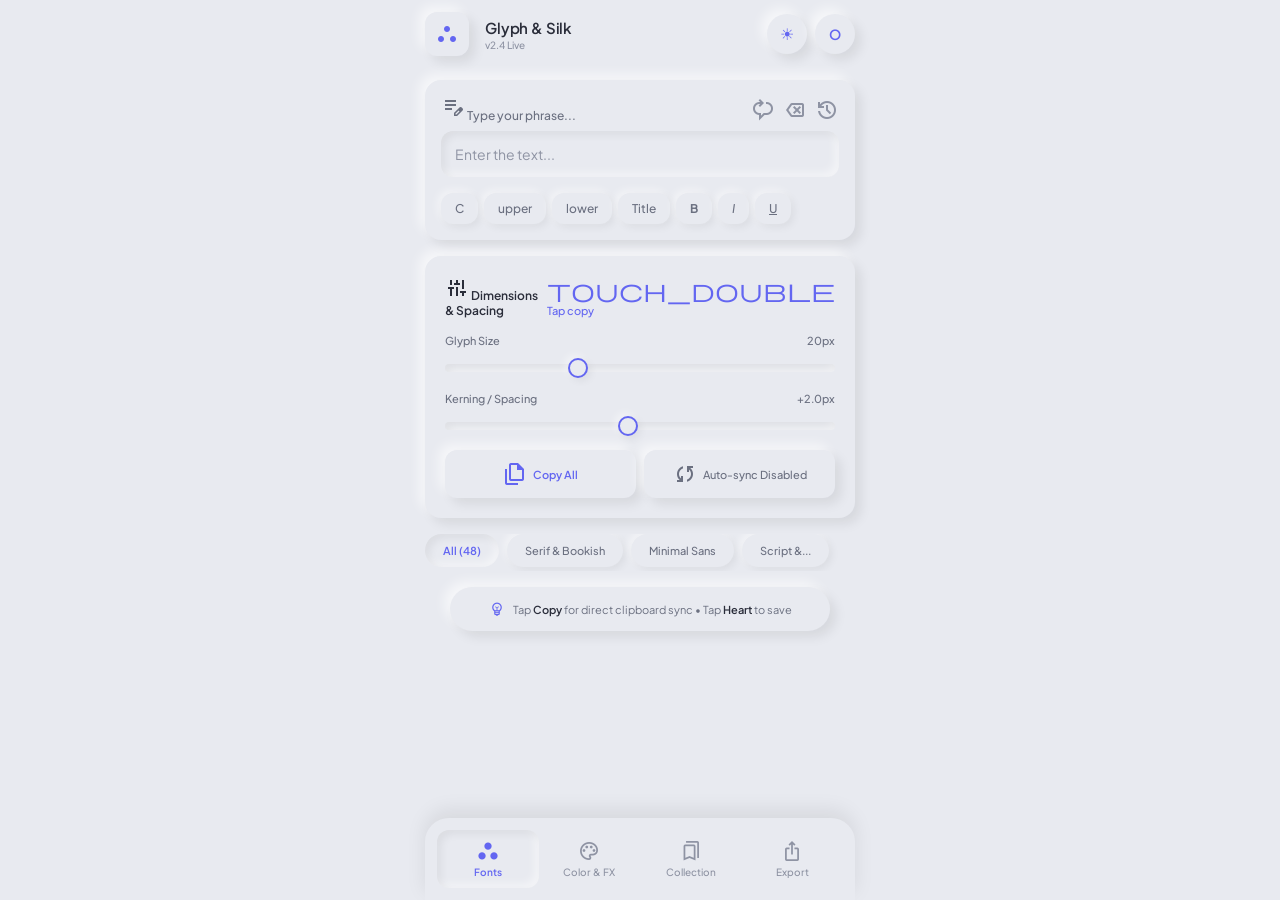
==== index.html @ 68646d67 "adding the theme modification option to all the pages" ====
<!doctype html>
<html lang="en" data-theme="dark">
  <head>
    <meta charset="UTF-8" />
    <meta name="viewport" content="width=device-width, initial-scale=1.0" />
    <title>Glyph & Silk</title>
    <link rel="stylesheet" href="style.css" />
    <!-- Google Fonts -->
    <link
      rel="stylesheet"
      href="https://fonts.googleapis.com/css2?family=Material+Symbols+Outlined:opsz,wght,FILL,GRAD@24,400,0,0"
    />
    <link rel="preconnect" href="https://fonts.googleapis.com" />
    <link rel="preconnect" href="https://fonts.gstatic.com" crossorigin />
    <link
      href="https://fonts.googleapis.com/css2?family=Plus+Jakarta+Sans:wght@400;500;600;700&family=Playfair+Display:ital,wght@0,400;0,700;1,400&family=Fira+Code:wght@400;500&family=Dancing+Script:wght@400;700&family=DM+Serif+Display:ital@0;1&family=Space+Grotesk:wght@400;700&display=swap"
      rel="stylesheet"
    />
  </head>
  <body>
    <div class="app">
      <!-- HEADER -->
      <header class="header">
        <div class="header-left">
          <div class="logo">
            <span class="material-symbols-outlined">atr</span>
          </div>
          <div>
            <h1>Glyph & Silk</h1>
            <p>v2.4 Live</p>
          </div>
        </div>
        <div class="header-right">
          <button class="theme-btn" id="themeToggle">☾</button>
          <div class="avatar">O</div>
        </div>
      </header>

      <!-- INPUT SECTION -->
      <div class="input-section">
        <div class="label-row">
          <span>
            <span class="material-symbols-outlined">edit_note</span>
            Type your phrase...
          </span>
          <div class="icons">
            <span class="material-symbols-outlined">quick_phrases</span>
            <span class="material-symbols-outlined">backspace</span>
            <span class="material-symbols-outlined">history</span>
          </div>
        </div>

        <input type="text" class="input-box" placeholder="Enter the text..." />

        <div class="formatting-row">
          <button id="c" class="cole">C</button>
          <button id="up" class="cole">upper</button>
          <button id="l" class="cole">lower</button>
          <button id="t" class="cole">Title</button>
          <button id="b" class="cole"><b>B</b></button>
          <button id="i" class="cole"><i>I</i></button>
          <button id="u" class="cole"><u>U</u></button>
        </div>
      </div>

      <!-- DIMENSIONS & SPACING -->
      <div class="card dimensions-card">
        <div class="card-header">
          <span>
            <span class="material-symbols-outlined">instant_mix</span>
            Dimensions & Spacing
          </span>
          <span class="tap-copy">
            <span class="material-symbols-outlined">touch_double</span>
            Tap copy
          </span>
        </div>

        <div class="slider-group">
          <div class="slider-label">
            <span>Glyph Size</span>
            <span>20px</span>
          </div>
          <input type="range" min="10" max="40" value="20" class="slider" />
        </div>

        <div class="slider-group">
          <div class="slider-label">
            <span>Kerning / Spacing</span>
            <span>+2.0px</span>
          </div>
          <input type="range" min="-5" max="10" value="2" class="slider" />
        </div>

        <div class="button-row">
          <button class="copy-all-btn">
            <span class="material-symbols-outlined">file_copy</span>
            Copy All
          </button>
          <button class="auto-sync-btn">
            <span class="material-symbols-outlined">sync</span>
            Auto-sync Disabled
          </button>
        </div>
      </div>

      <!-- FILTER TABS -->
      <div class="filter-tabs">
        <button class="active">All (48)</button>
        <button>Serif & Bookish</button>
        <button>Minimal Sans</button>
        <button>Script &...</button>
      </div>

      <!-- FONT LIST -->
      <div class="font-list" id="fontList"></div>

      <!-- BOTTOM TIP -->
      <div class="bottom-tip">
        <span class="material-symbols-outlined">emoji_objects</span>
        <span>
          Tap <b>Copy</b> for direct clipboard sync • Tap <b>Heart</b> to save
        </span>
      </div>

      <!-- BOTTOM NAV -->
      <nav class="bottom-nav">
        <a href="index.html" class="nav-item active">
          <span>
            <span class="material-symbols-outlined">atr</span>
          </span>
          <p>Fonts</p>
        </a>

        <a href="indexTheme.html" class="nav-item">
          <span>
            <span class="material-symbols-outlined">palette</span>
          </span>
          <p>Color & FX</p>
        </a>

        <a href="indexCollection.html" class="nav-item">
          <span>
            <span class="material-symbols-outlined">bookmarks</span>
          </span>
          <p>Collection</p>
        </a>
        <div class="nav-item">
          <span>
            <span class="material-symbols-outlined">ios_share</span>
          </span>
          <p>Export</p>
        </div>
      </nav>
    </div>

    <script src="script.js"></script>
  </body>
</html>
---- style.css ----
/* RESET */
* {
  margin: 0;
  padding: 0;
  box-sizing: border-box;
}

/* ============================================================
   LIGHT THEME (default) — Neomorphic / Soft UI
   ============================================================ */
:root {
  --surface-base: #e8eaf0;
  --surface-raised: #e8eaf0;
  --surface-pressed: #e8eaf0;

  --text-primary: #2a2d3a;
  --text-secondary: #6b7080;
  --text-tertiary: #8e93a3;

  --primary: #6366f1;
  --secondary: #7c3aed;
  --tertiary: #7c3aed;
  --success: #10b981;
  --danger: #dc2626;

  --shadow-raised:
    6px 6px 12px rgba(0, 0, 0, 0.08), -6px -6px 12px rgba(255, 255, 255, 0.6);
  --shadow-inset:
    inset 4px 4px 8px rgba(0, 0, 0, 0.06),
    inset -4px -4px 8px rgba(255, 255, 255, 0.5);
  --shadow-soft:
    3px 3px 8px rgba(0, 0, 0, 0.06), -3px -3px 8px rgba(255, 255, 255, 0.5);

  --r-sm: 0.25rem;
  --r-md: 0.75rem;
  --r-lg: 1rem;
  --r-xl: 1.5rem;
  --r-full: 9999px;

  --space-xs: 0.25rem;
  --space-sm: 0.5rem;
  --space-md: 1rem;
  --space-lg: 1.5rem;
  --space-xl: 2.5rem;
}

/* ============================================================
   DARK THEME — Neomorphic / Soft UI
   ============================================================ */
[data-theme="dark"] {
  --surface-base: #1a1d26;
  --surface-raised: #1a1d26;
  --surface-pressed: #1a1d26;

  --text-primary: #e8eaf0;
  --text-secondary: #9aa0b0;
  --text-tertiary: #6b7080;

  --primary: #818cf8;
  --secondary: #a855f7;
  --tertiary: #a855f7;
  --success: #34d399;
  --danger: #f87171;

  --shadow-raised:
    6px 6px 12px rgba(0, 0, 0, 0.6), -6px -6px 12px rgba(255, 255, 255, 0.04);
  --shadow-inset:
    inset 4px 4px 8px rgba(0, 0, 0, 0.65),
    inset -4px -4px 8px rgba(255, 255, 255, 0.03);
  --shadow-soft:
    3px 3px 8px rgba(0, 0, 0, 0.5), -3px -3px 8px rgba(255, 255, 255, 0.03);
}

/* ============================================================
   BASE
   ============================================================ */
body {
  background: var(--surface-base);
  color: var(--text-primary);
  font-family: "Plus Jakarta Sans", sans-serif;
  min-height: 100vh;
  display: flex;
  justify-content: center;
  padding: 12px;
  transition:
    background 0.3s ease,
    color 0.3s ease;
}

.app {
  width: 100%;
  max-width: 430px;
  padding-bottom: 100px;
}

/* ============================================================
   HEADER
   ============================================================ */
.header {
  display: flex;
  justify-content: space-between;
  align-items: center;
  margin-bottom: var(--space-lg);
}

.header-left {
  display: flex;
  align-items: center;
  gap: var(--space-md);
}

.material-symbols-outlined {
  font-size: 16px;
  display: flex;
  justify-content: center;
  align-items: center;
}

.logo {
  width: 44px;
  height: 44px;
  background: var(--surface-raised);
  border-radius: var(--r-md);
  display: flex;
  align-items: center;
  justify-content: center;
  color: var(--primary);
  font-size: 14px;
  font-weight: 700;
  box-shadow: var(--shadow-raised);
}

.header h1 {
  font-size: 15px;
  font-weight: 600;
  color: var(--text-primary);
  letter-spacing: -0.01em;
}

.header p {
  font-size: 10px;
  color: var(--text-tertiary);
  margin-top: 2px;
  font-weight: 500;
}

.header-right {
  display: flex;
  align-items: center;
  gap: var(--space-sm);
}

.theme-btn {
  width: 40px;
  height: 40px;
  border-radius: var(--r-full);
  border: none;
  background: var(--surface-raised);
  color: var(--primary);
  font-size: 16px;
  cursor: pointer;
  box-shadow: var(--shadow-raised);
  transition: all 0.15s ease;
}

.theme-btn:active {
  box-shadow: var(--shadow-inset);
}

.avatar {
  width: 40px;
  height: 40px;
  background: var(--surface-raised);
  border-radius: var(--r-full);
  display: flex;
  align-items: center;
  justify-content: center;
  font-weight: 600;
  color: var(--primary);
  font-size: 14px;
  box-shadow: var(--shadow-raised);
}

/* ============================================================
   INPUT SECTION
   ============================================================ */
.input-section {
  background: var(--surface-raised);
  border-radius: var(--r-lg);
  box-shadow: var(--shadow-raised);
  padding: var(--space-md);
  margin-bottom: var(--space-md);
}

.label-row {
  display: flex;
  justify-content: space-between;
  align-items: center;
  font-size: 12px;
  color: var(--text-secondary);
  margin-bottom: var(--space-sm);
  font-weight: 500;
}

.icons {
  display: flex;
  gap: var(--space-sm);
  color: var(--text-tertiary);
}

.input-box {
  width: 100%;
  background: var(--surface-base);
  border: none;
  border-radius: var(--r-md);
  padding: 14px;
  font-size: 14px;
  color: var(--text-primary);
  margin-bottom: var(--space-md);
  box-shadow: var(--shadow-inset);
  font-family: inherit;
}

.input-box:focus {
  outline: none;
  box-shadow: var(--shadow-inset);
}

.input-box::placeholder {
  color: var(--text-tertiary);
}

.formatting-row {
  display: flex;
  gap: 6px;
  flex-wrap: wrap;
}

.formatting-row button {
  background: var(--surface-raised);
  border: none;
  color: var(--text-secondary);
  padding: 8px 14px;
  border-radius: var(--r-md);
  font-size: 12px;
  cursor: pointer;
  font-family: inherit;
  font-weight: 500;
  box-shadow: var(--shadow-soft);
  transition: all 0.15s ease;
}

.formatting-row button:active {
  box-shadow: var(--shadow-inset);
  color: var(--primary);
}

.formatting-row .as-btn {
  background: var(--surface-raised);
  color: var(--primary);
  box-shadow: var(--shadow-inset);
}

/* ============================================================
   CARD
   ============================================================ */
.card {
  background: var(--surface-raised);
  border-radius: var(--r-lg);
  padding: 20px;
  margin-bottom: var(--space-md);
  box-shadow: var(--shadow-raised);
}

.card-header {
  display: flex;
  justify-content: space-between;
  align-items: center;
  font-size: 12px;
  font-weight: 600;
  color: var(--text-primary);
  margin-bottom: var(--space-md);
}

.tap-copy {
  font-size: 11px;
  color: var(--primary);
  font-weight: 500;
}

.slider-group {
  margin-bottom: var(--space-md);
}

.slider-label {
  display: flex;
  justify-content: space-between;
  font-size: 11px;
  color: var(--text-secondary);
  margin-bottom: var(--space-sm);
  font-weight: 500;
}

.slider {
  width: 100%;
  height: 8px;
  -webkit-appearance: none;
  background: var(--surface-base);
  border-radius: var(--r-full);
  outline: none;
  box-shadow: var(--shadow-inset);
}

.slider::-webkit-slider-thumb {
  -webkit-appearance: none;
  width: 20px;
  height: 20px;
  background: var(--surface-raised);
  border-radius: 50%;
  cursor: pointer;
  box-shadow: var(--shadow-soft);
  border: 2px solid var(--primary);
}

.button-row {
  display: flex;
  gap: var(--space-sm);
}

.copy-all-btn {
  flex: 1;
  background: var(--surface-raised);
  color: var(--primary);
  border: none;
  padding: 12px;
  border-radius: var(--r-md);
  font-size: 11px;
  font-weight: 600;
  cursor: pointer;
  font-family: inherit;
  box-shadow: var(--shadow-raised);
  display: flex;
  align-items: center;
  justify-content: center;
  gap: 6px;
}

.copy-all-btn:active {
  box-shadow: var(--shadow-inset);
}

.auto-sync-btn {
  flex: 1;
  background: var(--surface-raised);
  color: var(--text-secondary);
  border: none;
  padding: 12px;
  border-radius: var(--r-md);
  font-size: 11px;
  font-weight: 500;
  cursor: pointer;
  font-family: inherit;
  box-shadow: var(--shadow-raised);
  display: flex;
  align-items: center;
  justify-content: center;
  gap: 6px;
}

.auto-sync-btn:active {
  box-shadow: var(--shadow-inset);
}

/* ============================================================
   FILTER TABS
   ============================================================ */
.filter-tabs {
  display: flex;
  gap: var(--space-sm);
  margin-bottom: var(--space-md);
  overflow-x: auto;
  padding-bottom: var(--space-xs);
}

.filter-tabs button {
  white-space: nowrap;
  background: var(--surface-raised);
  border: none;
  color: var(--text-secondary);
  padding: 10px 18px;
  border-radius: var(--r-full);
  font-size: 11px;
  font-weight: 500;
  cursor: pointer;
  font-family: inherit;
  box-shadow: var(--shadow-soft);
  transition: all 0.15s ease;
}

.filter-tabs button.active {
  color: var(--primary);
  box-shadow: var(--shadow-inset);
  font-weight: 600;
}

/* ============================================================
   FONT CARDS
   ============================================================ */
.font-card {
  background: var(--surface-raised);
  border-radius: var(--r-lg);
  padding: 20px;
  margin-bottom: var(--space-md);
  box-shadow: var(--shadow-raised);
}

.font-card-header {
  display: flex;
  align-items: center;
  gap: var(--space-sm);
  margin-bottom: var(--space-sm);
  font-size: 11px;
}

.font-title {
  display: flex;
  align-items: center;
  gap: 6px;
  color: var(--text-primary);
  font-weight: 600;
}

.dot {
  width: 6px;
  height: 6px;
  background: var(--primary);
  border-radius: 50%;
  display: inline-block;
}

.font-meta {
  color: var(--text-tertiary);
  margin-left: auto;
  font-size: 10px;
  font-weight: 500;
}

.font-actions {
  display: flex;
  gap: 4px;
}

.font-actions button {
  background: transparent;
  border: none;
  color: var(--text-tertiary);
  font-size: 14px;
  cursor: pointer;
  padding: 2px;
}

.font-actions button:hover {
  color: var(--primary);
}

.font-preview {
  background: var(--surface-base);
  border-radius: var(--r-md);
  padding: var(--space-md);
  margin-bottom: var(--space-md);
  font-size: 18px;
  color: var(--text-primary);
  box-shadow: var(--shadow-inset);
  text-align: center;
  line-height: 1.5;
  min-height: 80px;
  display: flex;
  align-items: center;
  justify-content: center;
}

/* ============================================================
   FONT STYLES
   ============================================================ */
.editorial-serif {
  font-family: "Playfair Display", serif;
  font-style: italic;
}

.silk-monospace {
  font-family: "Fira Code", monospace;
  font-size: 16px;
}

.whispering-script {
  font-family: "Dancing Script", cursive;
  font-size: 22px;
  color: var(--tertiary);
}

.small-caps-spaced {
  font-family: "Space Grotesk", sans-serif;
  font-weight: 500;
  letter-spacing: 2px;
  font-size: 14px;
}

.circled-minimal {
  font-family: "Plus Jakarta Sans", sans-serif;
  font-size: 14px;
  line-height: 1.8;
}

.fraktur-archival {
  font-family: "DM Serif Display", serif;
  font-size: 16px;
}

.double-struck {
  font-family: "Fira Code", monospace;
  font-size: 16px;
  font-weight: 500;
}

.font-footer {
  display: flex;
  justify-content: space-between;
  align-items: center;
  font-size: 10px;
  color: var(--text-tertiary);
}

.font-footer button {
  background: var(--surface-raised);
  border: none;
  color: var(--primary);
  padding: 8px 14px;
  border-radius: var(--r-md);
  font-size: 10px;
  font-weight: 600;
  cursor: pointer;
  font-family: inherit;
  box-shadow: var(--shadow-soft);
  transition: all 0.15s ease;
}

.font-footer button:active {
  box-shadow: var(--shadow-inset);
}

/* ============================================================
   BOTTOM TIP
   ============================================================ */
.bottom-tip {
  display: flex;
  align-items: center;
  justify-content: center;
  gap: var(--space-sm);
  padding: 14px 20px;
  margin: var(--space-md) auto;
  max-width: 380px;
  background: var(--surface-raised);
  color: var(--text-secondary);
  box-shadow: var(--shadow-raised);
  border-radius: var(--r-full);
  font-size: 11px;
  text-align: center;
}

.bottom-tip b {
  color: var(--text-primary);
  font-weight: 600;
}

.bottom-tip .material-symbols-outlined {
  color: var(--primary);
  font-size: 16px;
}

/* ============================================================
   BOTTOM NAV
   ============================================================ */
.bottom-nav {
  position: fixed;
  bottom: 0;
  left: 0;
  right: 0;
  display: grid;
  grid-template-columns: repeat(4, 1fr);
  background: var(--surface-raised);
  border-radius: var(--r-xl) var(--r-xl) 0 0;
  padding: 12px;
  z-index: 100;
  max-width: 430px;
  margin: 0 auto;
  box-shadow: 0 -8px 20px rgba(0, 0, 0, 0.08);
}

[data-theme="dark"] .bottom-nav {
  box-shadow: 0 -8px 20px rgba(0, 0, 0, 0.5);
}

.nav-item {
  text-align: center;
  padding: 10px 8px;
  border-radius: var(--r-md);
  cursor: pointer;
  transition: all 0.15s ease;
  text-decoration: none;
  color: inherit;
  display: block;
}

.nav-item span .material-symbols-outlined {
  font-size: 22px;
  display: block;
  margin-bottom: 4px;
  color: var(--text-tertiary);
}

.nav-item p {
  font-size: 10px;
  color: var(--text-tertiary);
  font-weight: 500;
}

.nav-item.active {
  box-shadow: var(--shadow-inset);
}

.nav-item.active span .material-symbols-outlined,
.nav-item.active p {
  color: var(--primary);
  font-weight: 600;
}
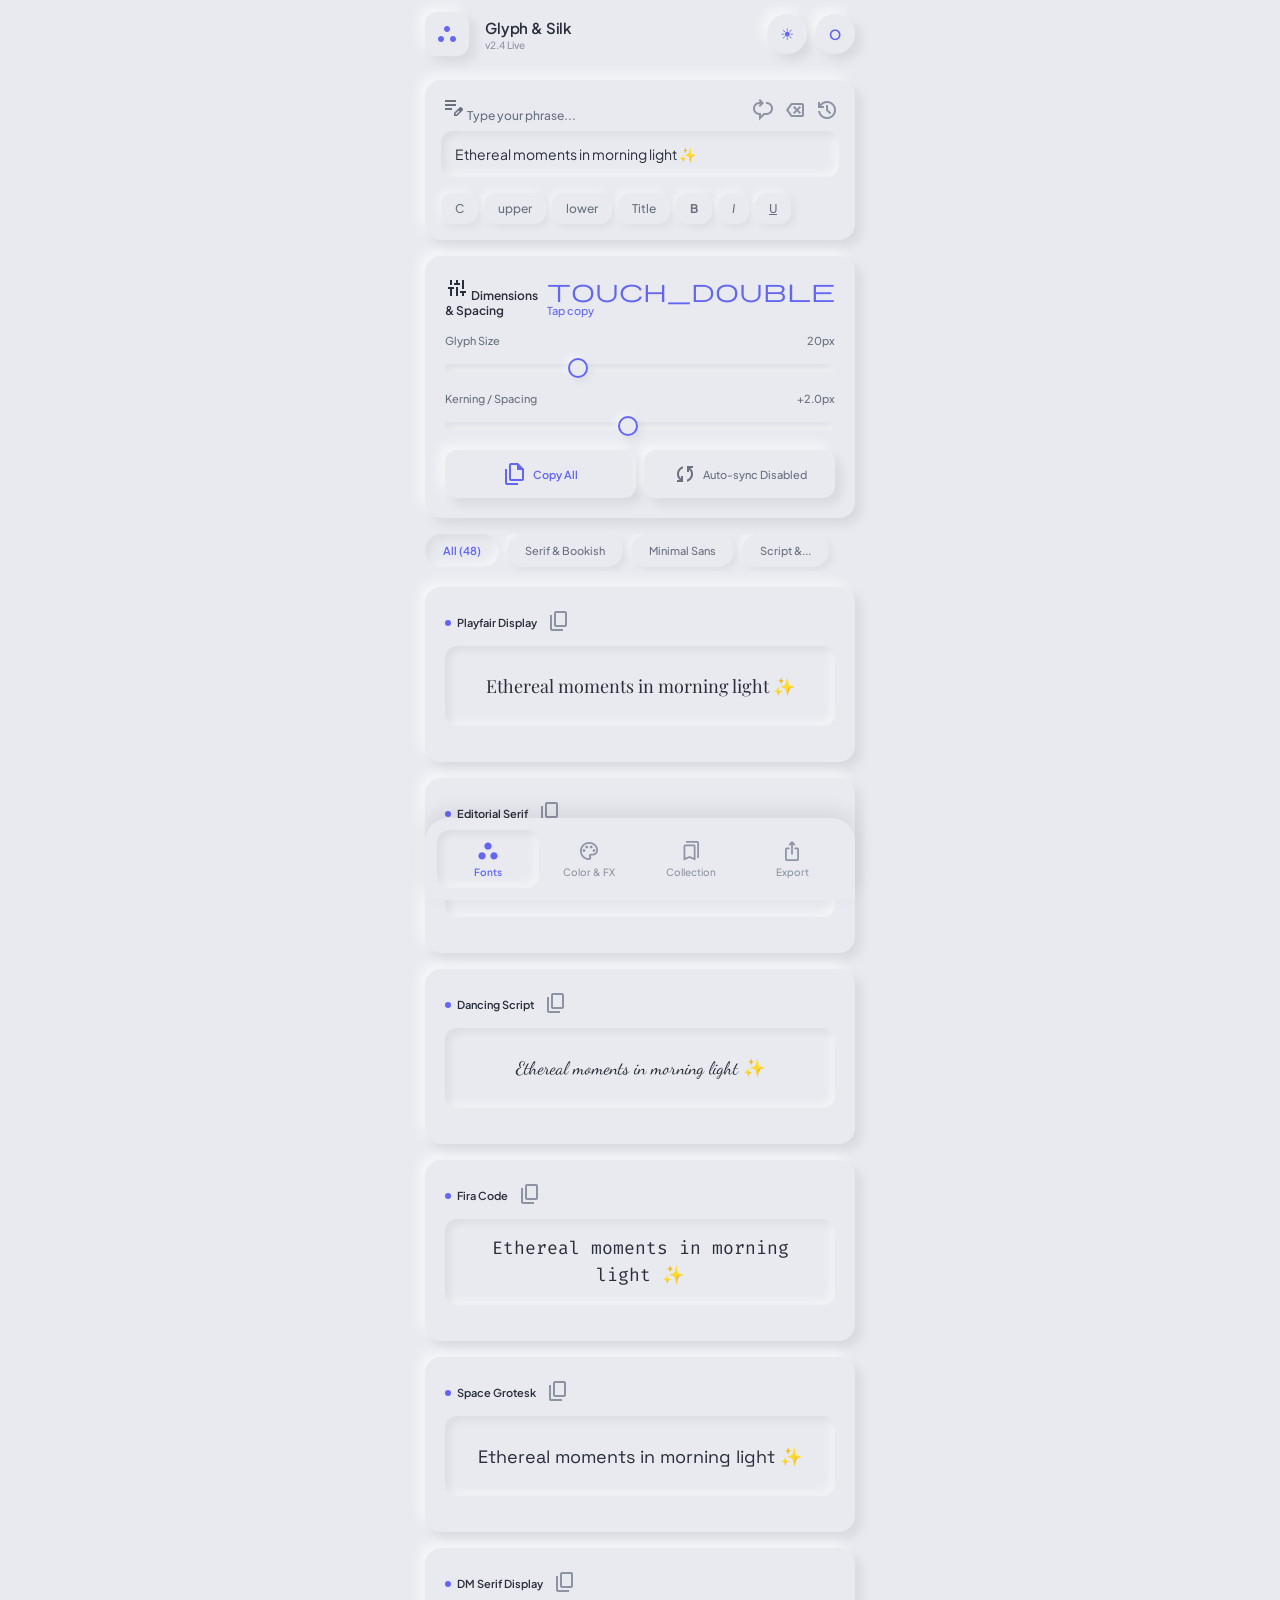
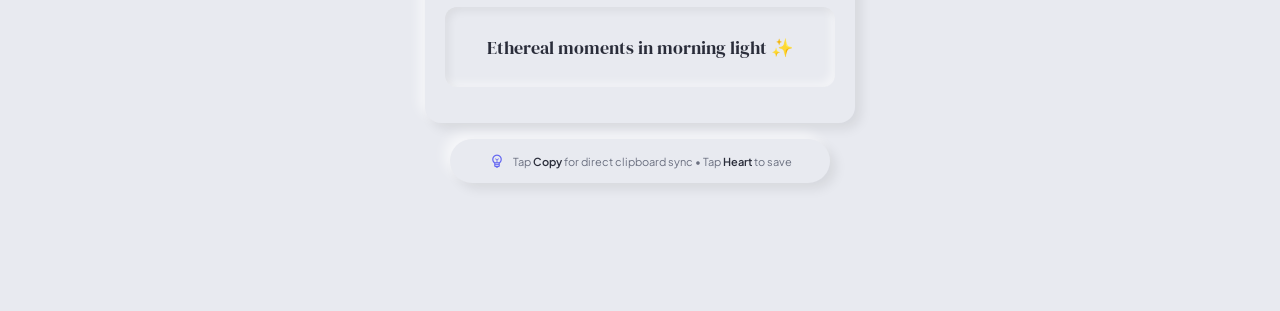
==== commit 75bf5836: "adding multiple fonts" ====
--- a/index.html
+++ b/index.html
@@ -50,7 +50,12 @@
           </div>
         </div>
 
-        <input type="text" class="input-box" placeholder="Enter the text..." />
+        <input
+          type="text"
+          id="textInput"
+          class="input-box"
+          placeholder="Enter the text..."
+        />
 
         <div class="formatting-row">
           <button id="c" class="cole">C</button>
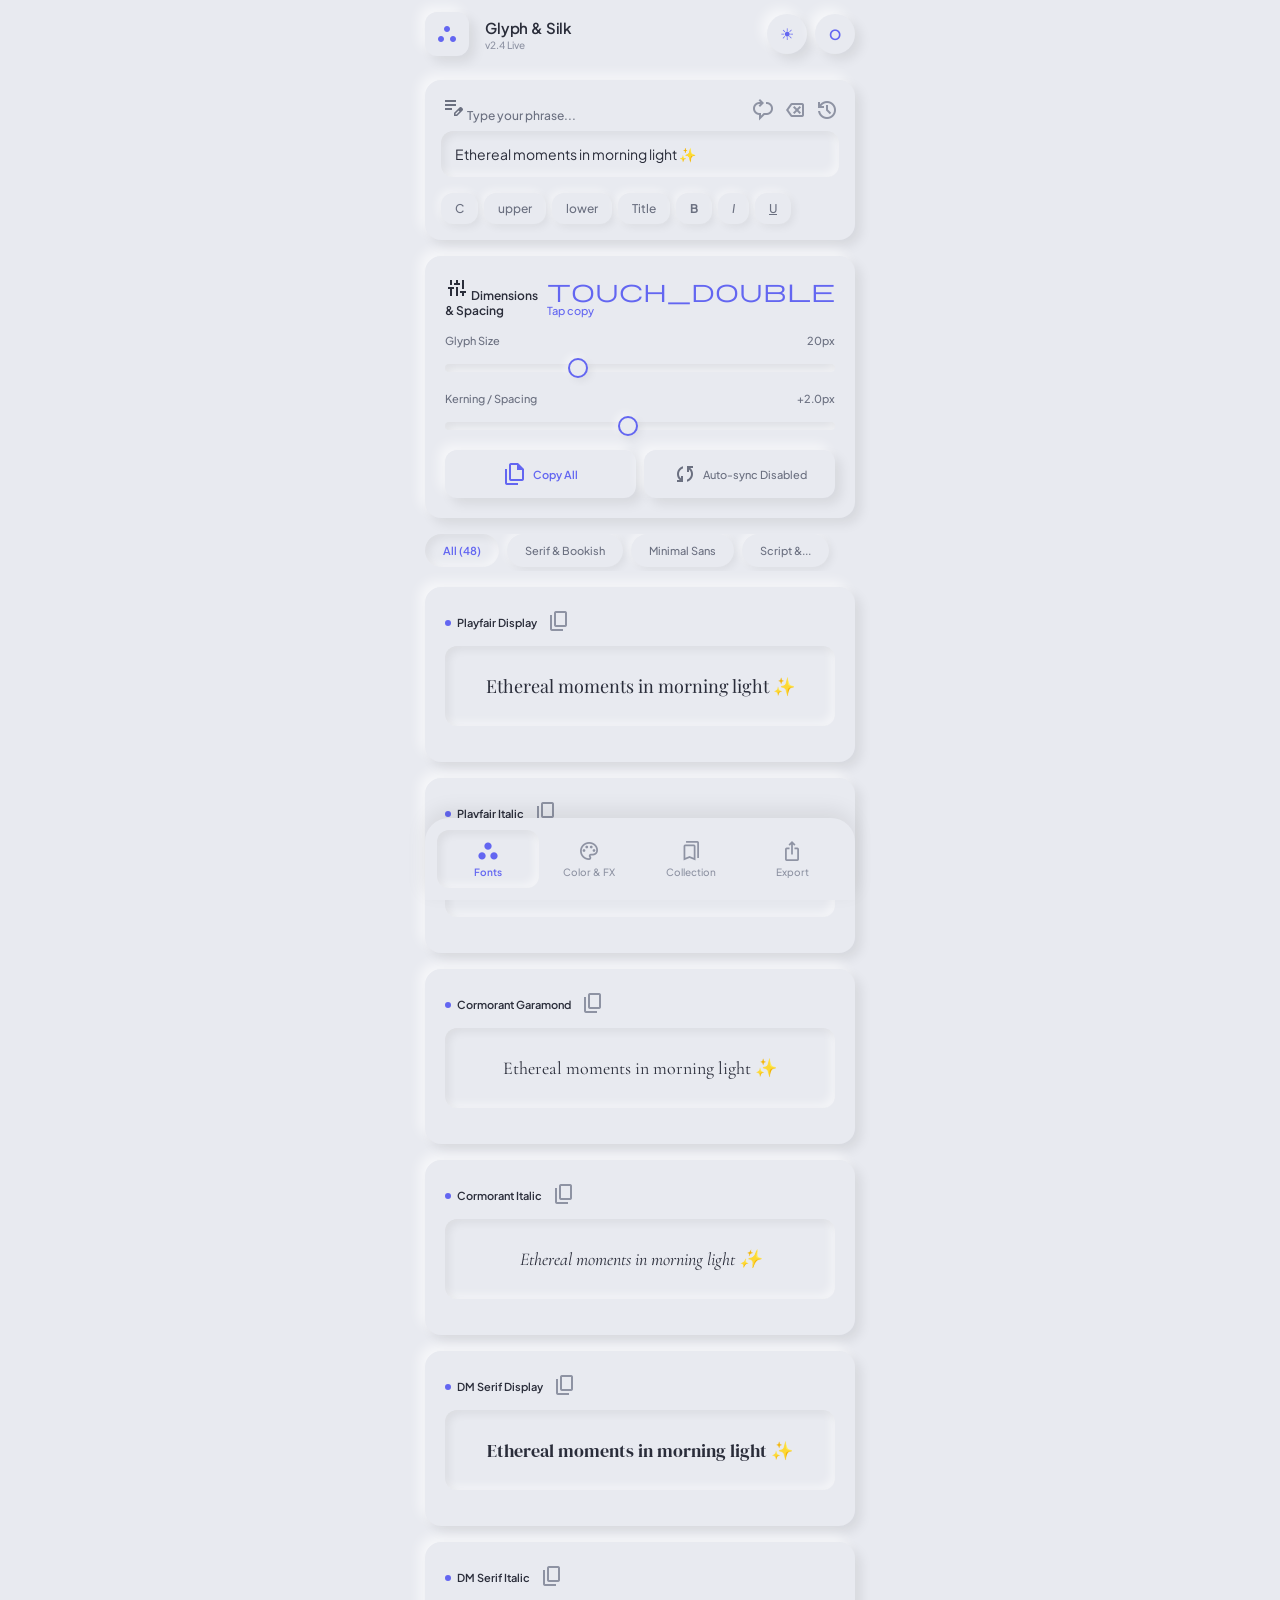
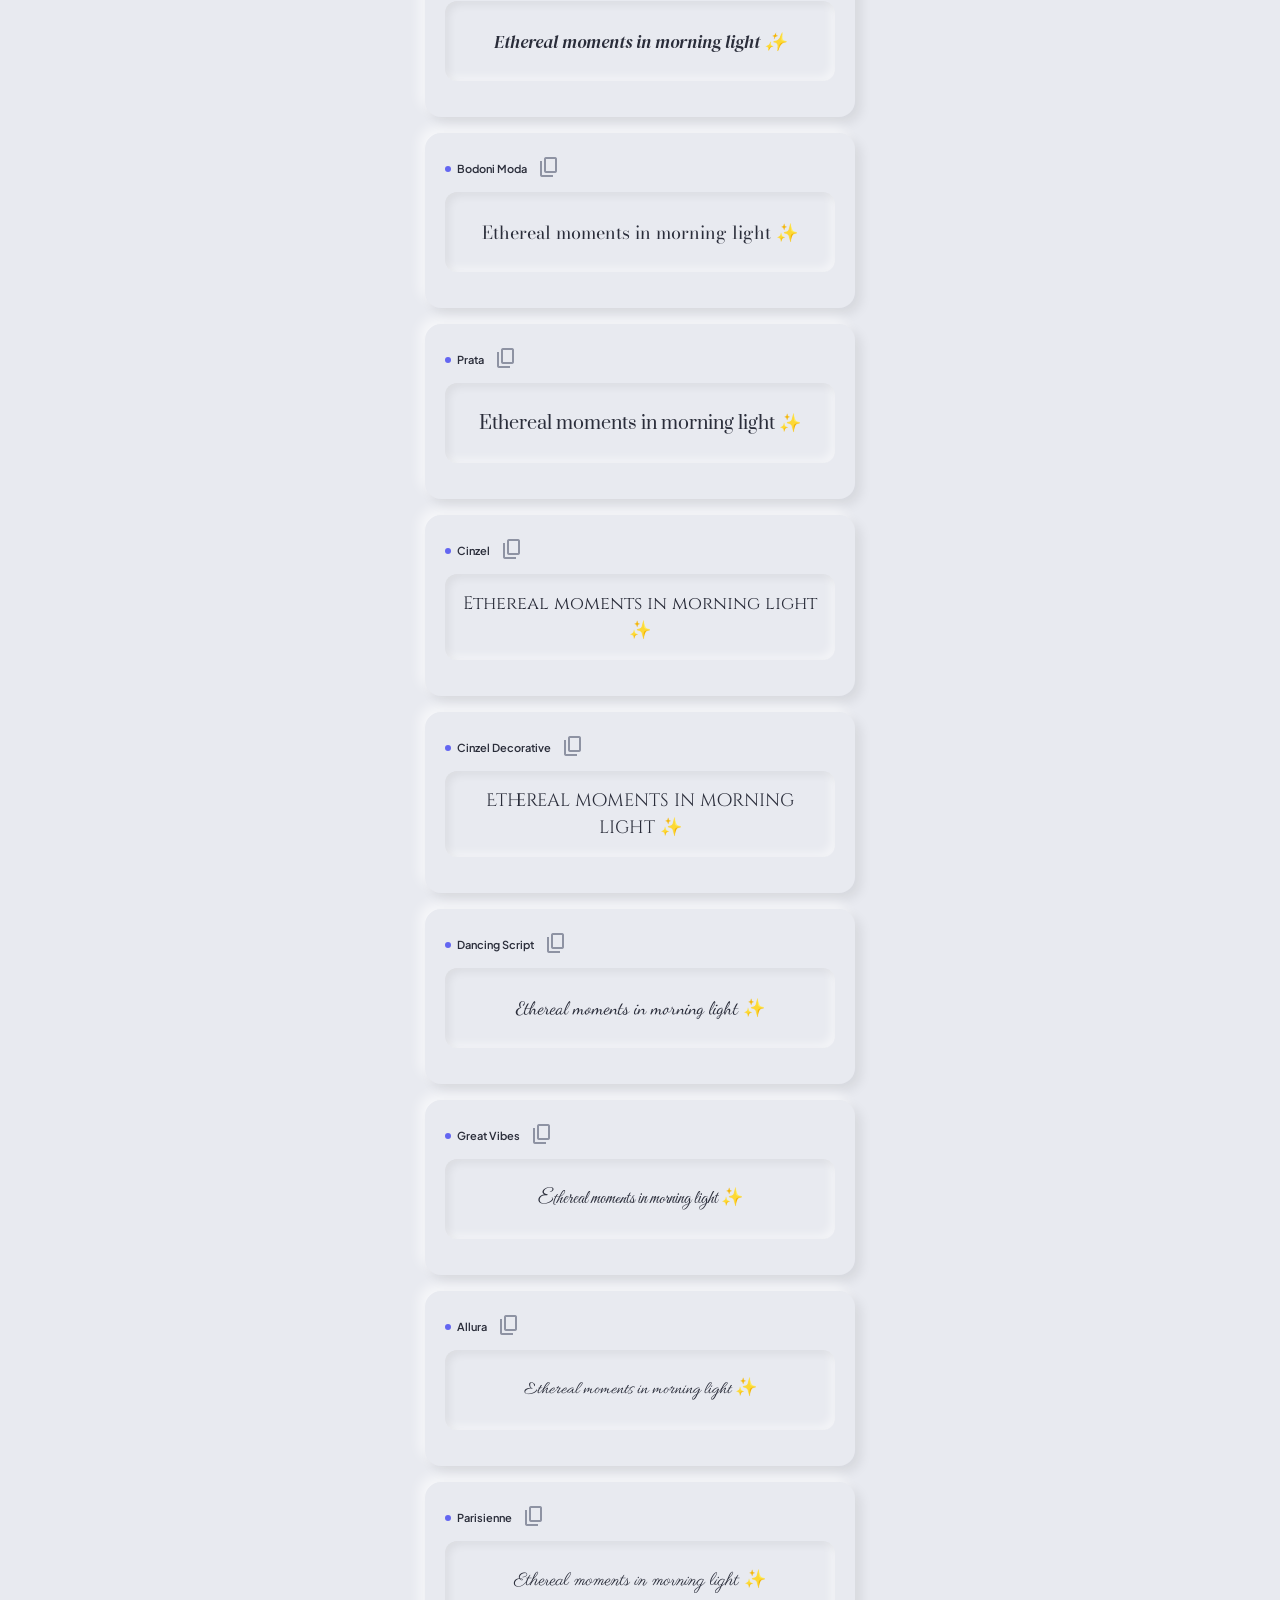
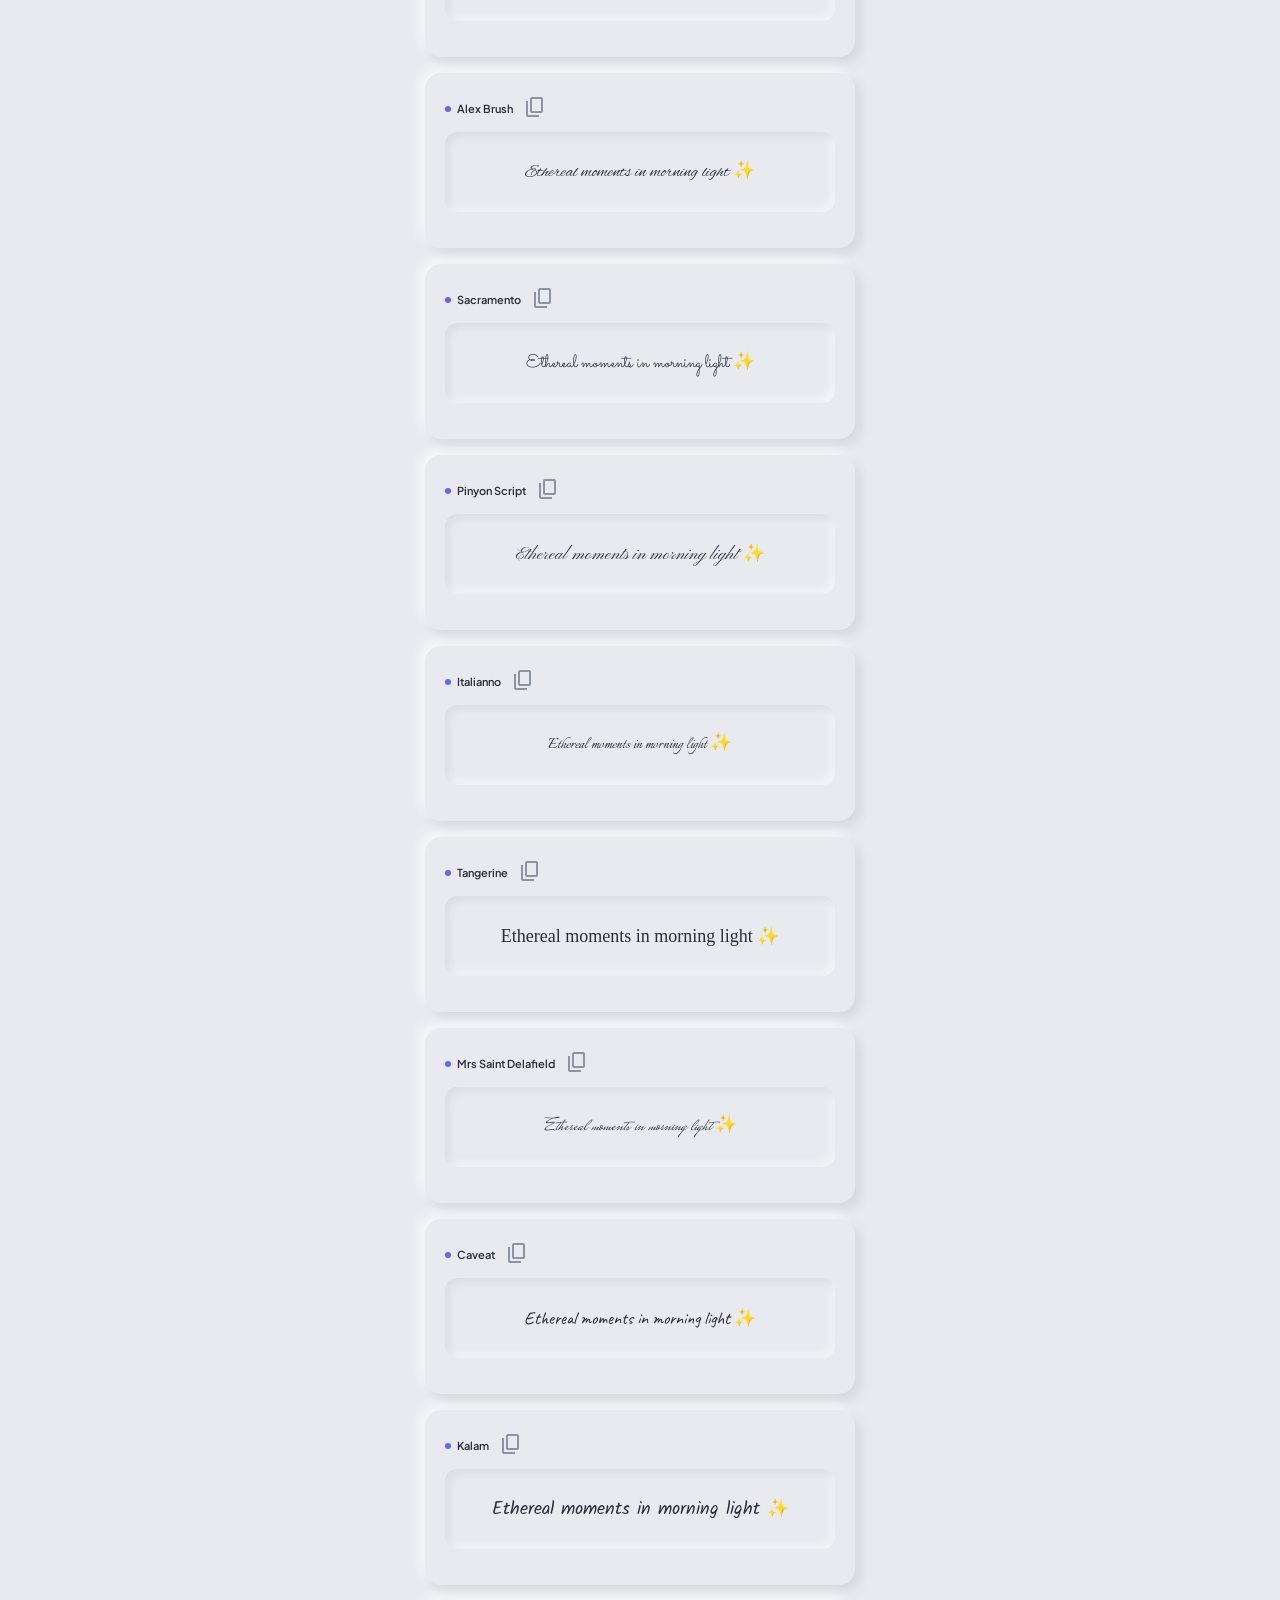
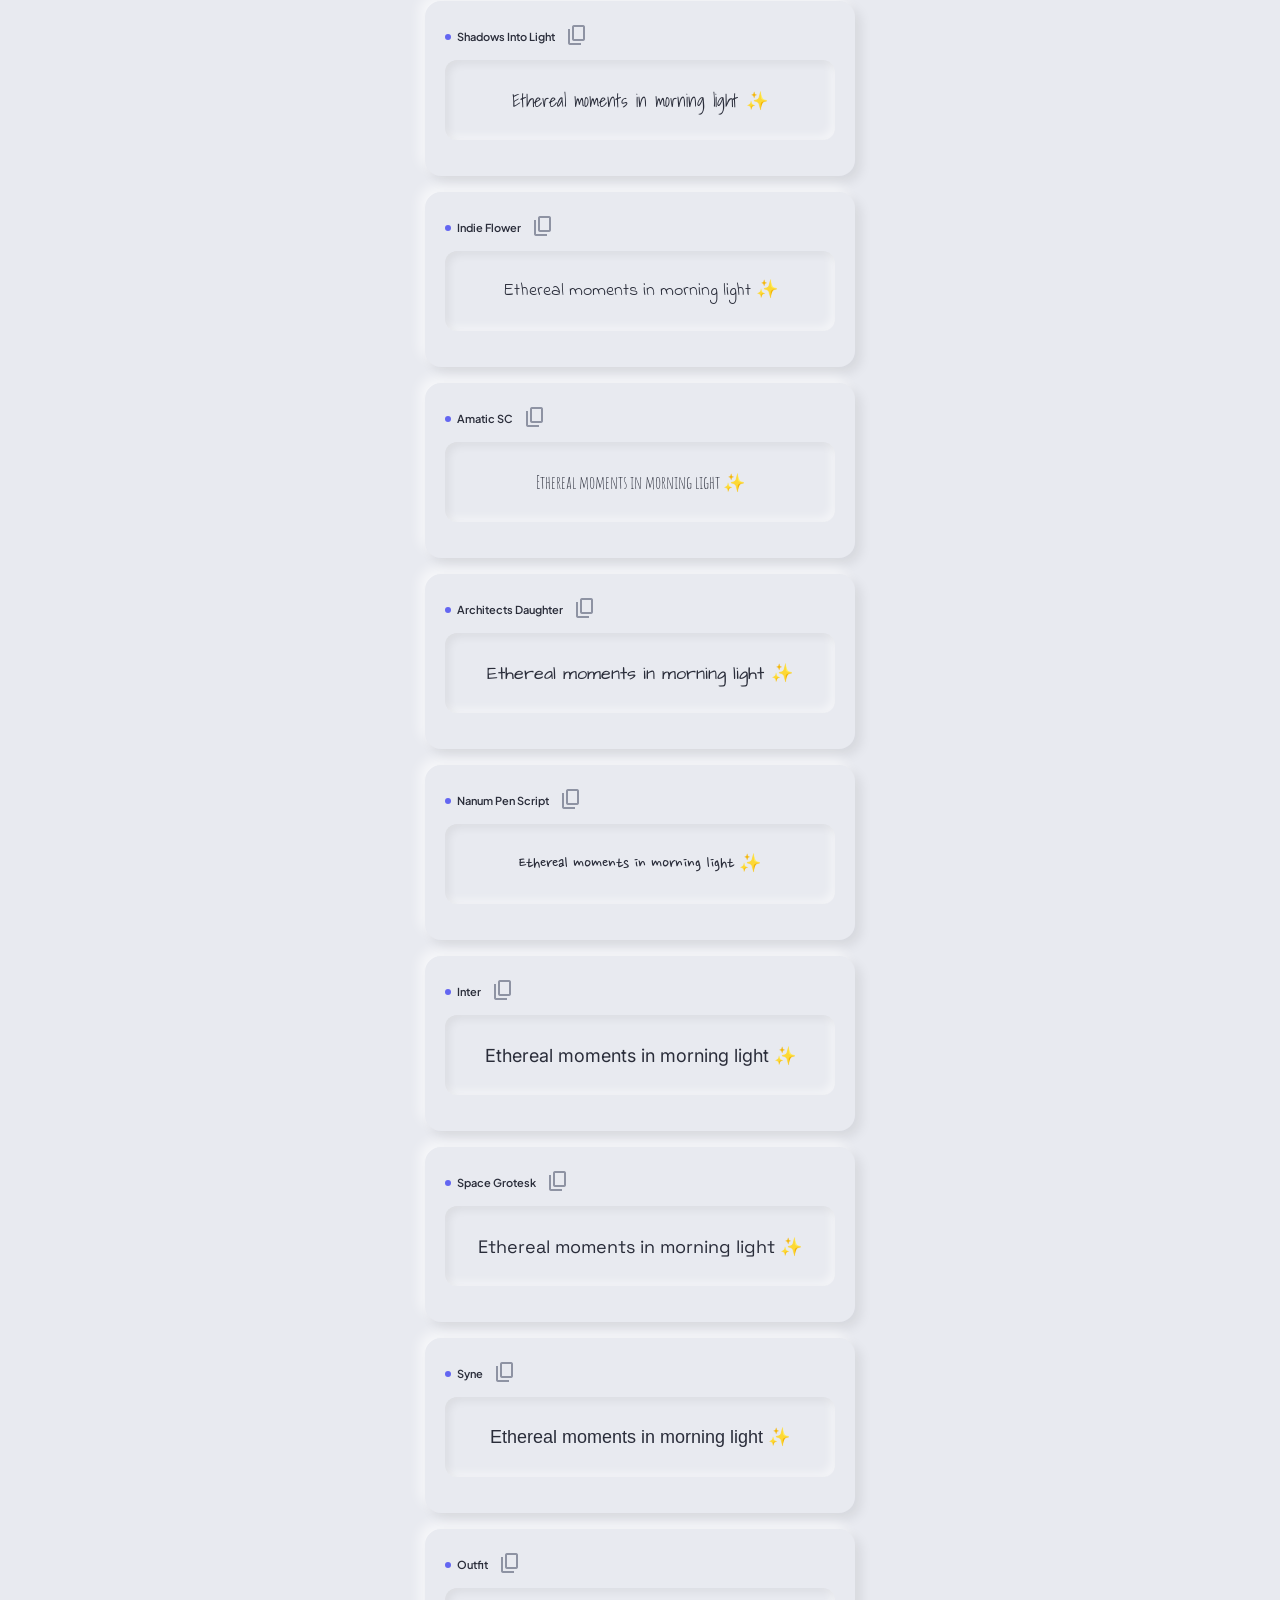
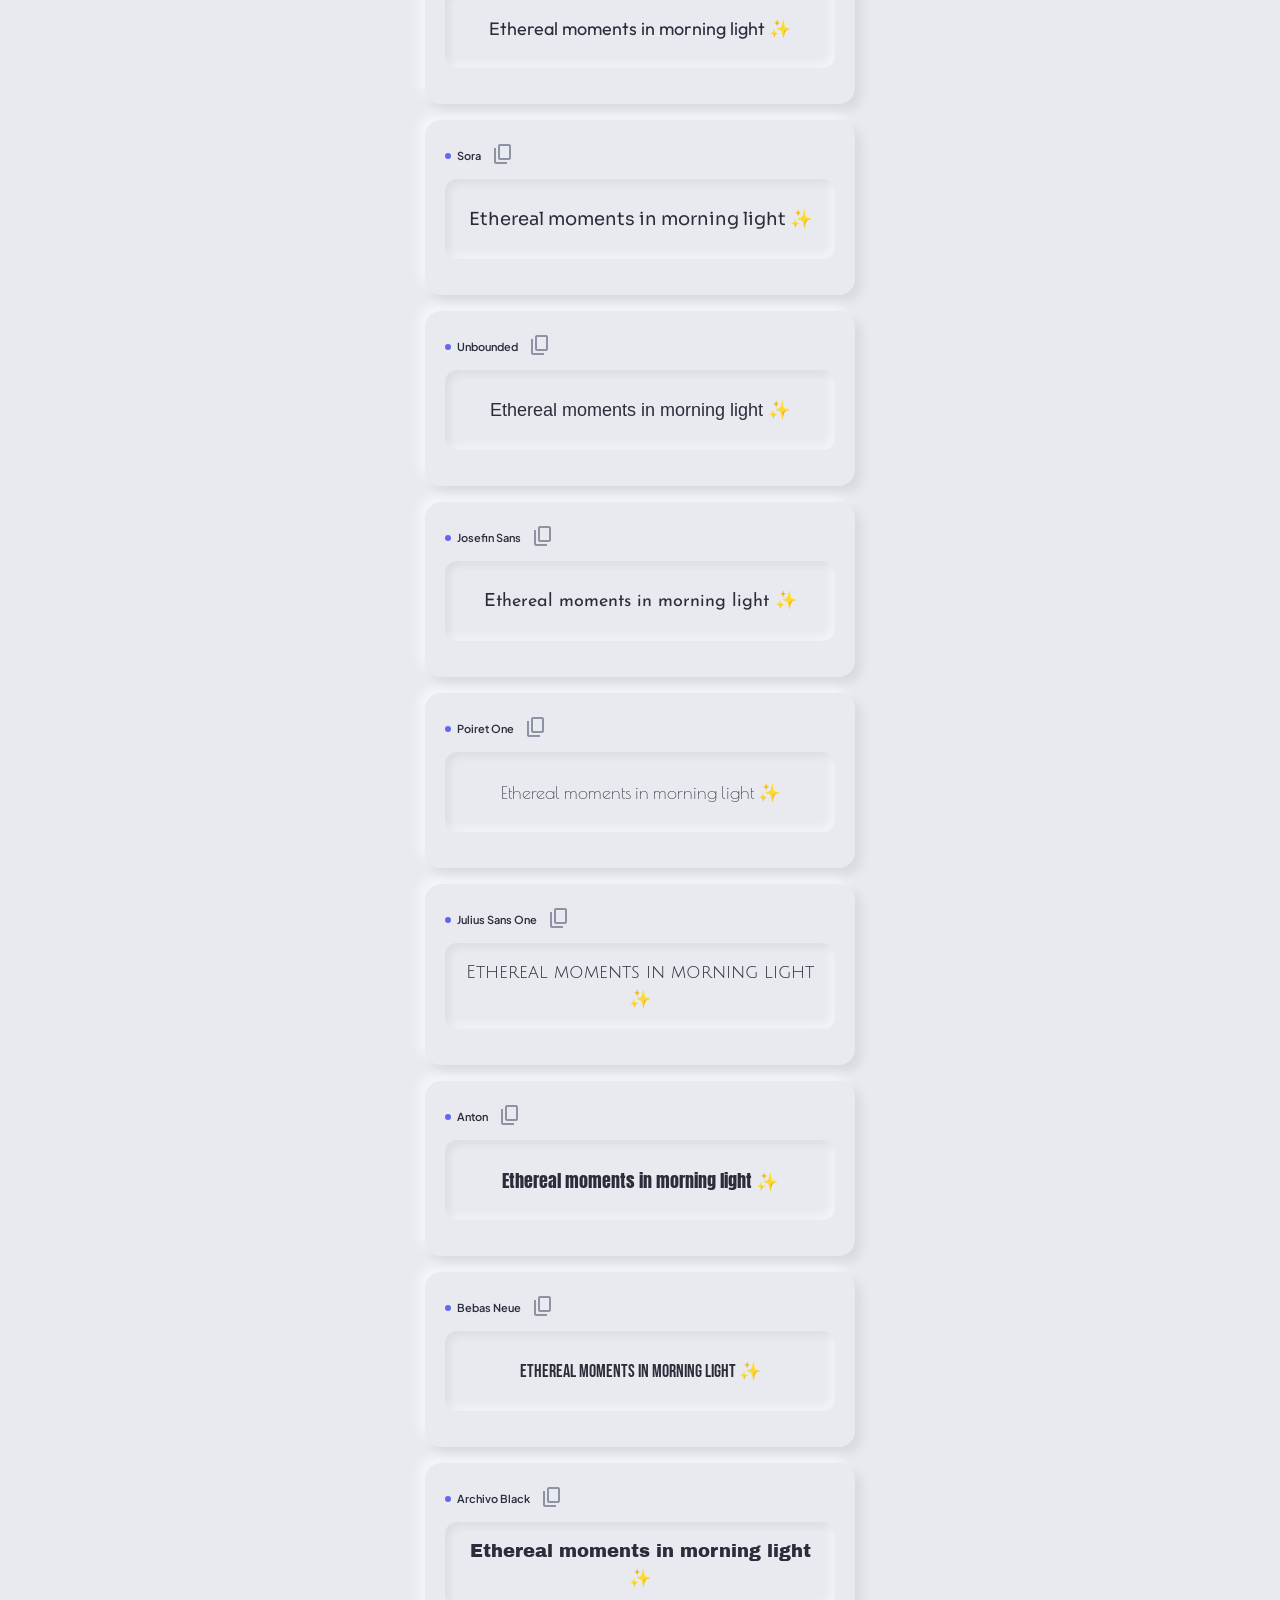
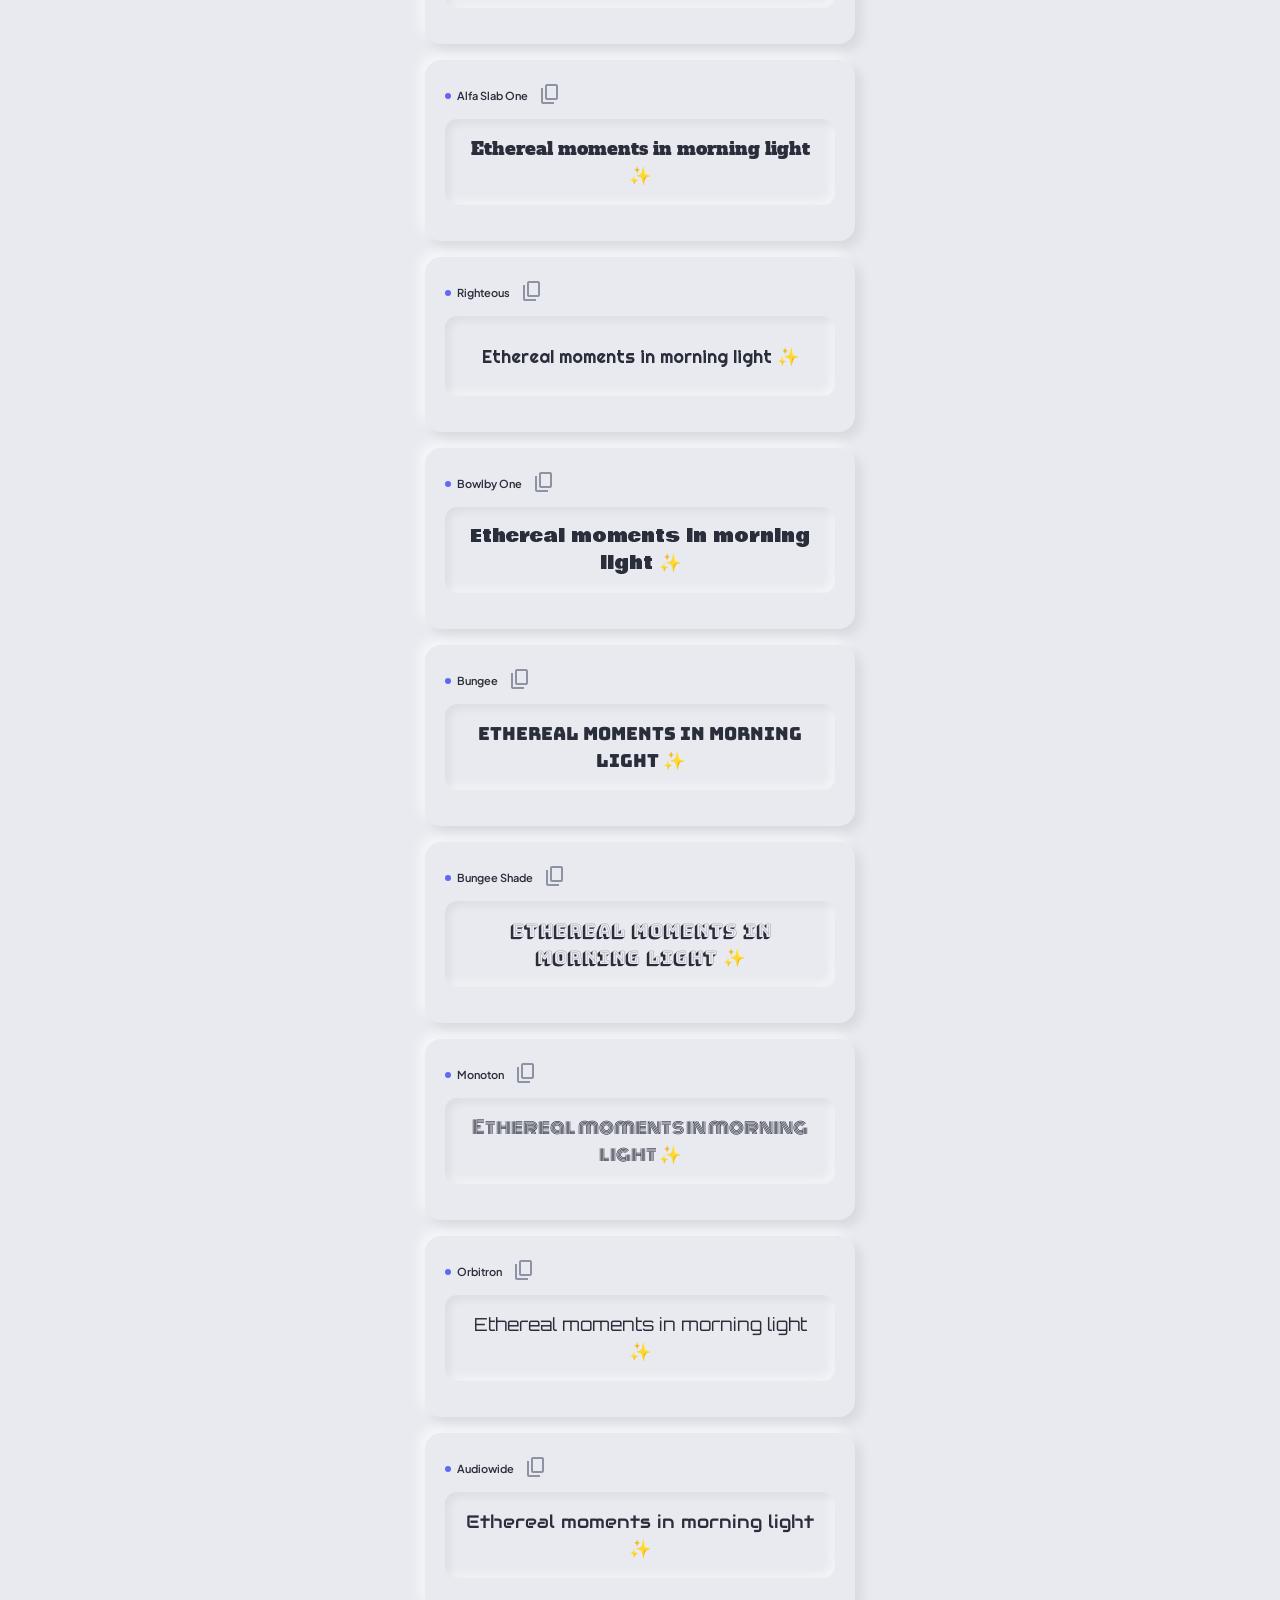
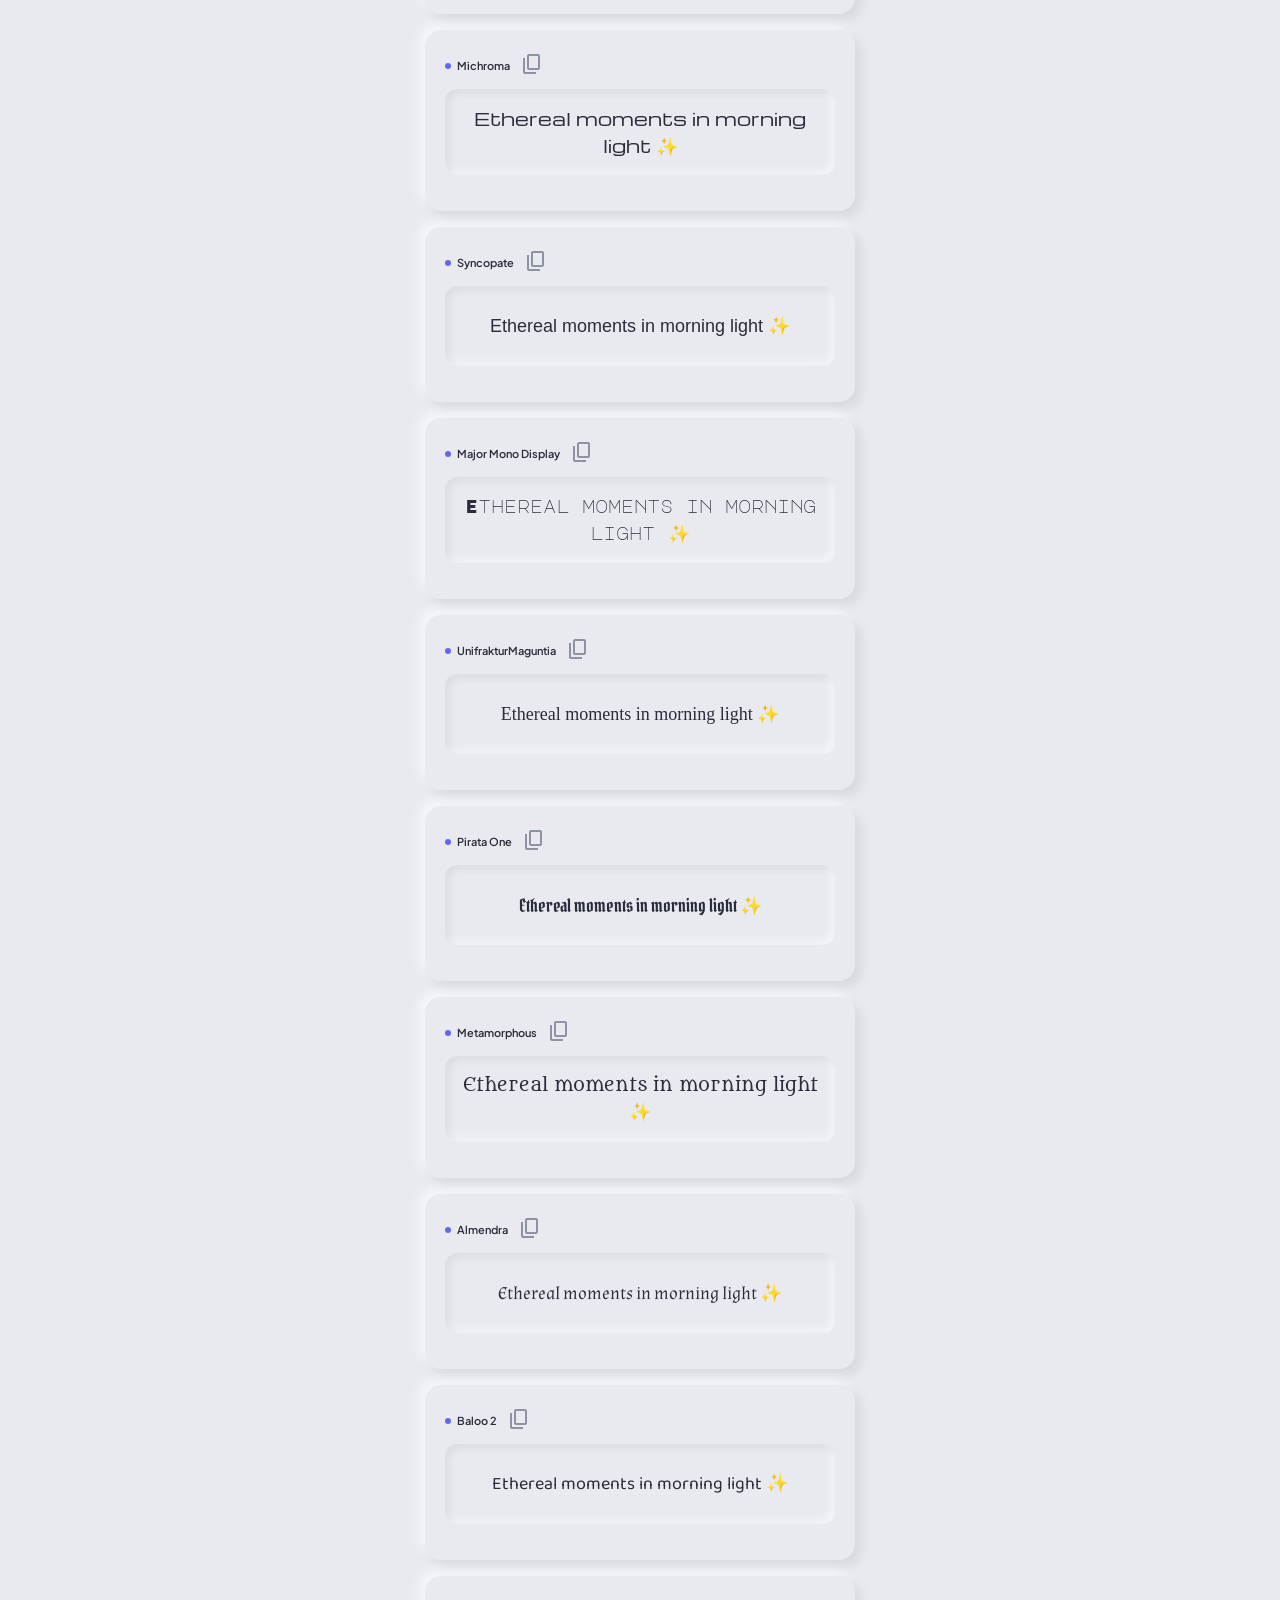
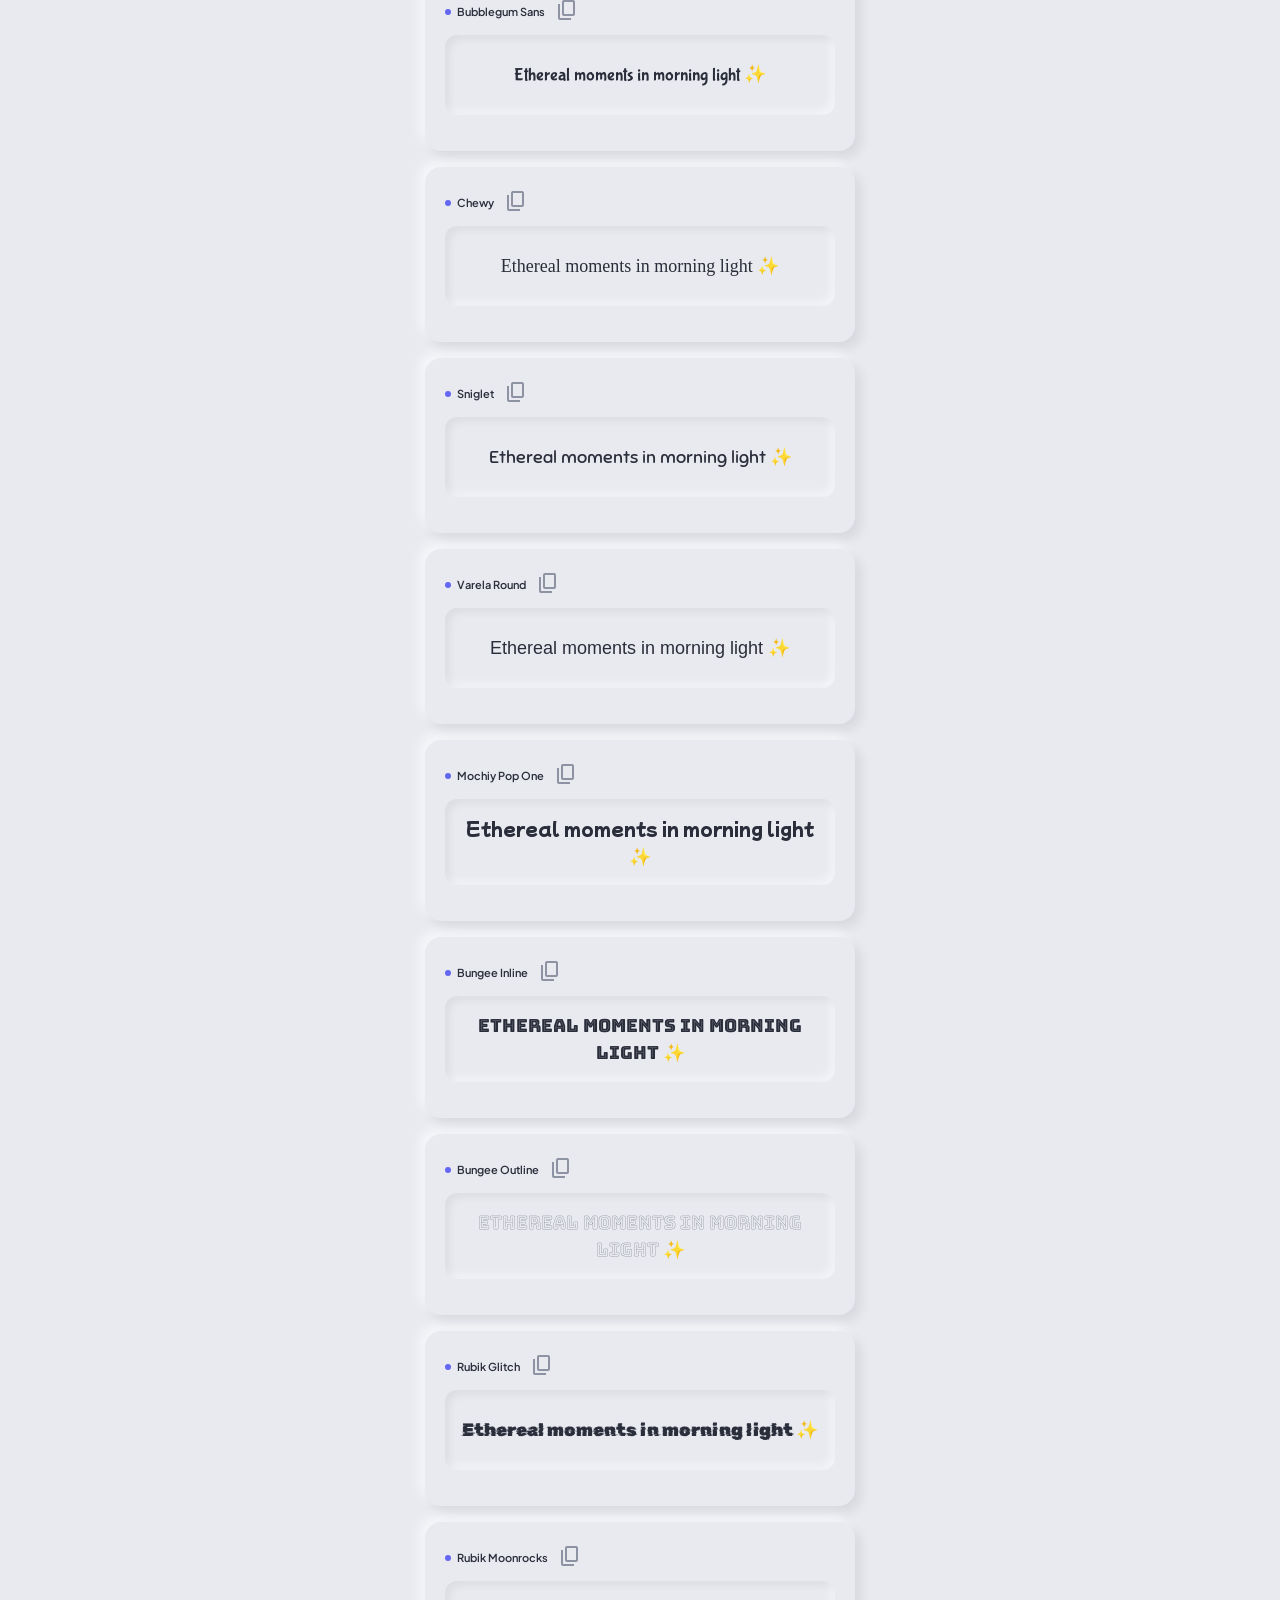
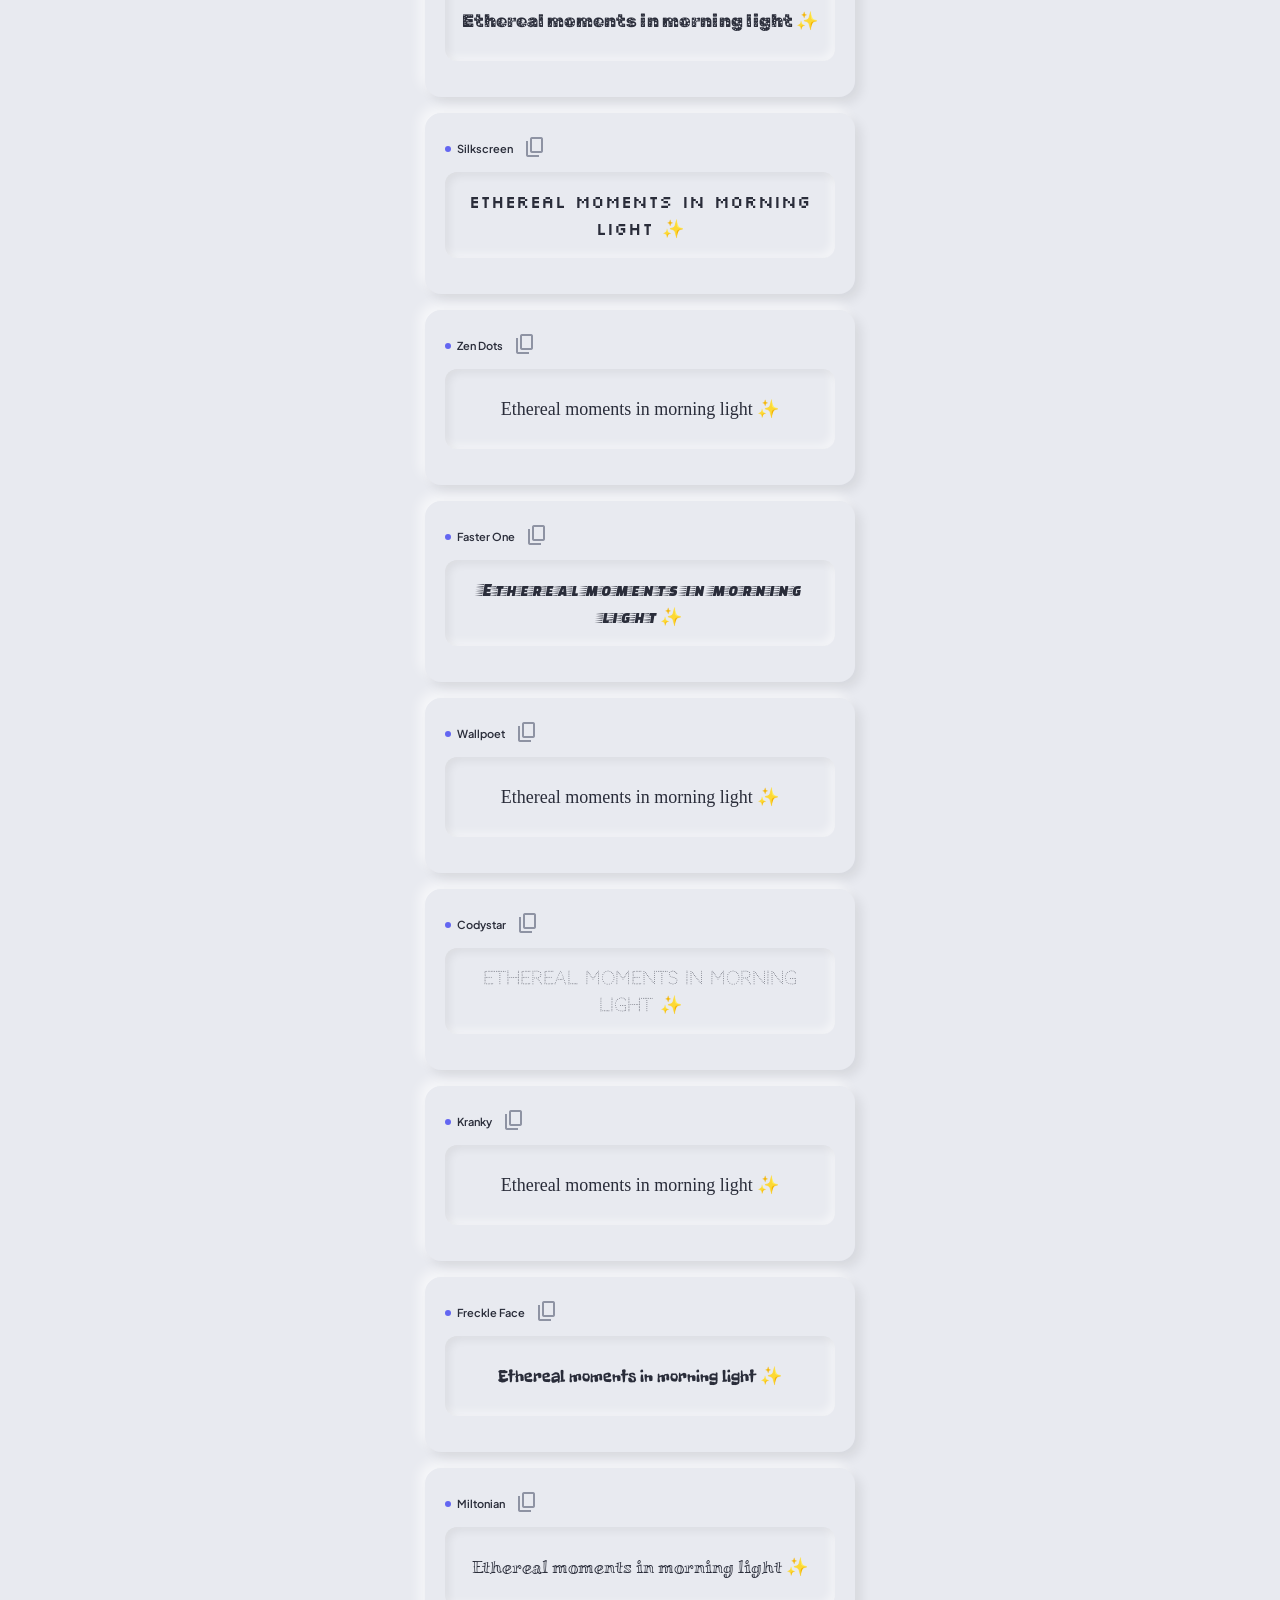
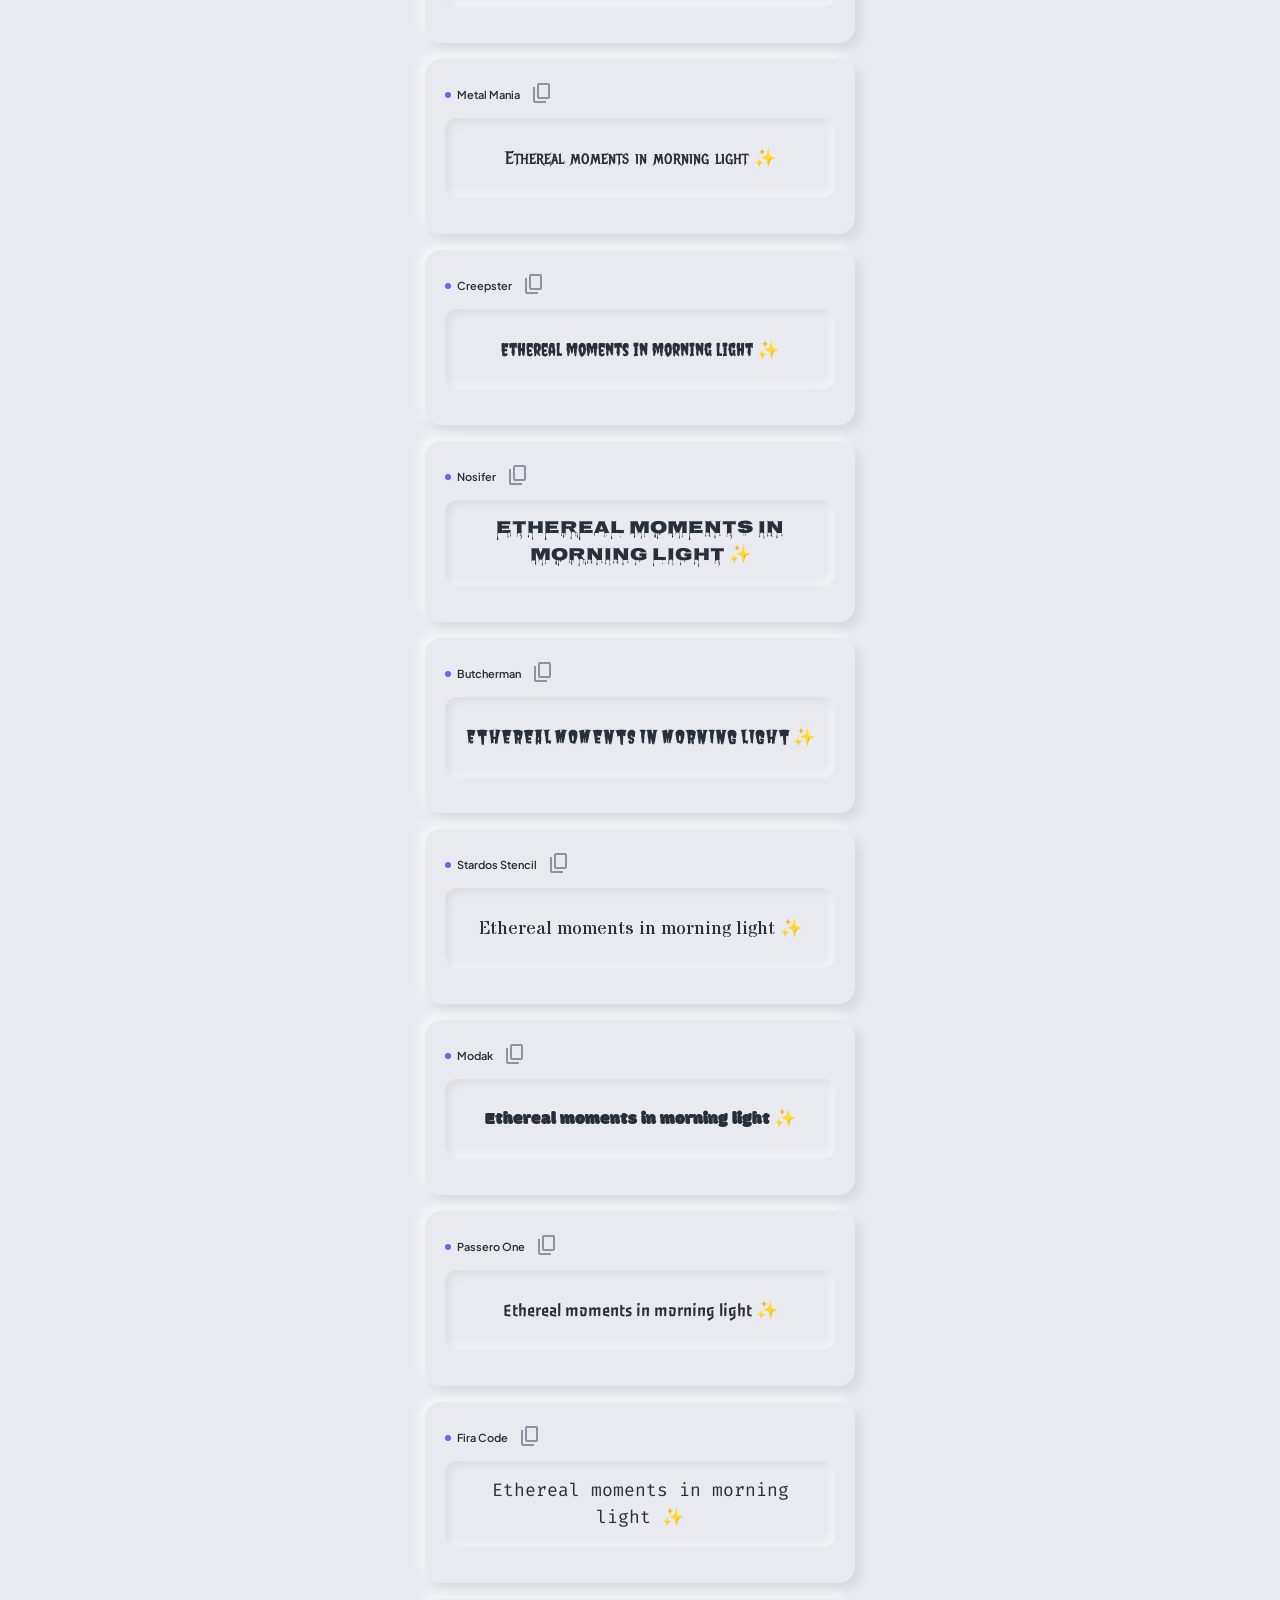
==== commit 738f3d95: "adding new fonts" ====
--- a/index.html
+++ b/index.html
@@ -14,6 +14,12 @@
     <link rel="preconnect" href="https://fonts.gstatic.com" crossorigin />
     <link
       href="https://fonts.googleapis.com/css2?family=Plus+Jakarta+Sans:wght@400;500;600;700&family=Playfair+Display:ital,wght@0,400;0,700;1,400&family=Fira+Code:wght@400;500&family=Dancing+Script:wght@400;700&family=DM+Serif+Display:ital@0;1&family=Space+Grotesk:wght@400;700&display=swap"
+      rel="stylesheet"
+    />
+    <link rel="preconnect" href="https://fonts.googleapis.com" />
+    <link rel="preconnect" href="https://fonts.gstatic.com" crossorigin />
+    <link
+      href="https://fonts.googleapis.com/css2?family=Alex+Brush&family=Alfa+Slab+One&family=Allura&family=Almendra&family=Amatic+SC&family=Anton&family=Architects+Daughter&family=Archivo+Black&family=Audiowide&family=Baloo+2&family=Bebas+Neue&family=Bodoni+Moda:ital@0;1&family=Bowlby+One&family=Bubblegum+Sans&family=Bungee&family=Bungee+Inline&family=Bungee+Outline&family=Bungee+Shade&family=Butcherman&family=Caveat&family=Chewy&family=Cinzel&family=Cinzel+Decorative&family=Codystar&family=Cormorant+Garamond:ital@0;1&family=Creepster&family=DM+Serif+Display:ital@0;1&family=Dancing+Script&family=Faster+One&family=Fira+Code&family=Freckle+Face&family=Great+Vibes&family=Indie+Flower&family=Inter&family=Italianno&family=JetBrains+Mono&family=Josefin+Sans&family=Julius+Sans+One&family=Kalam&family=Kranky&family=Major+Mono+Display&family=Metal+Mania&family=Metamorphous&family=Michroma&family=Miltonian&family=Mochiy+Pop+One&family=Modak&family=Monoton&family=Mrs+Saint+Delafield&family=Nanum+Pen+Script&family=Nosifer&family=Nova+Mono&family=Orbitron&family=Outfit&family=Parisienne&family=Passero+One&family=Pinyon+Script&family=Pirata+One&family=Playfair+Display:ital@0;1&family=Poiret+One&family=Prata&family=Righteous&family=Rubik+Glitch&family=Rubik+Moonrocks&family=Sacramento&family=Shadows+Into+Light&family=Silkscreen&family=Sniglet&family=Sora&family=Space+Grotesk&family=Space+Mono&family=Stardos+Stencil&family=Syncopate&family=Syne&family=Tangerine&family=Unbounded&family=UnifrakturMaguntia&family=Varela+Round&family=Wallpoet&family=Zen+Dots&display=swap"
       rel="stylesheet"
     />
   </head>
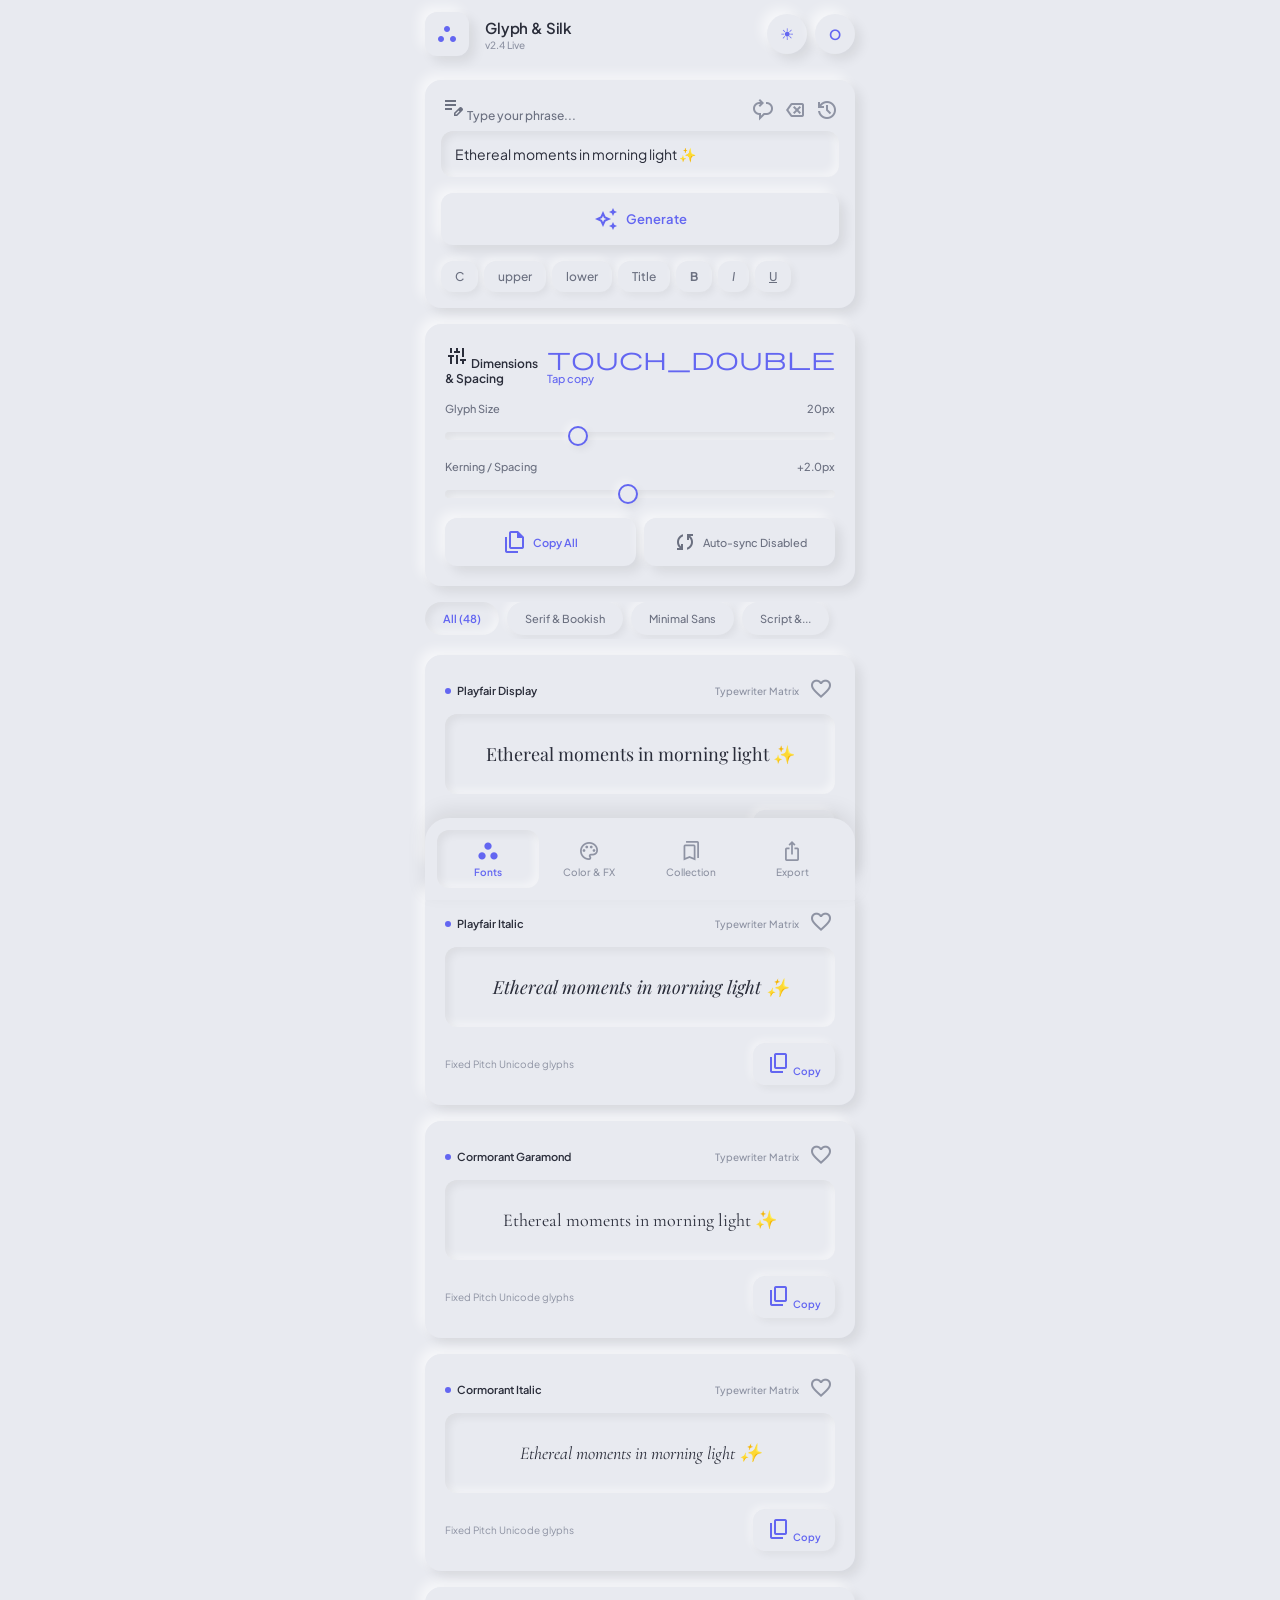
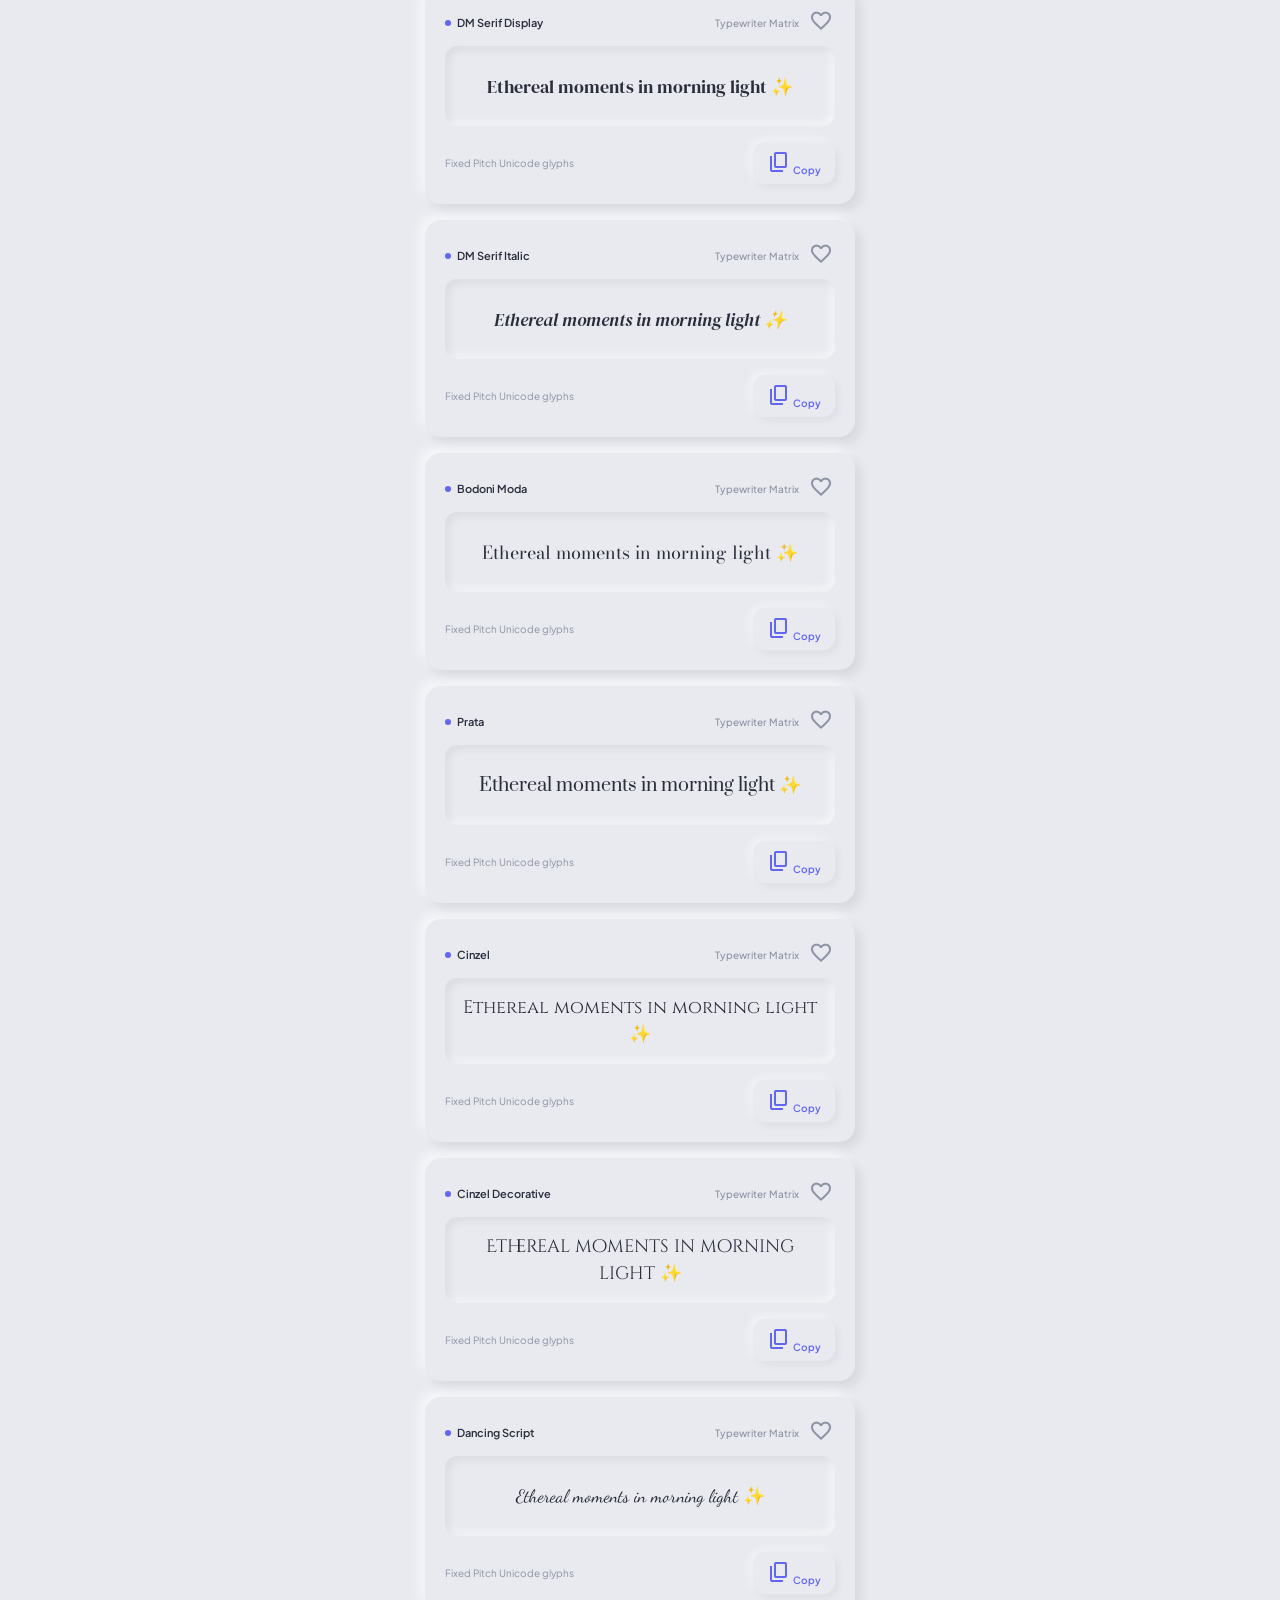
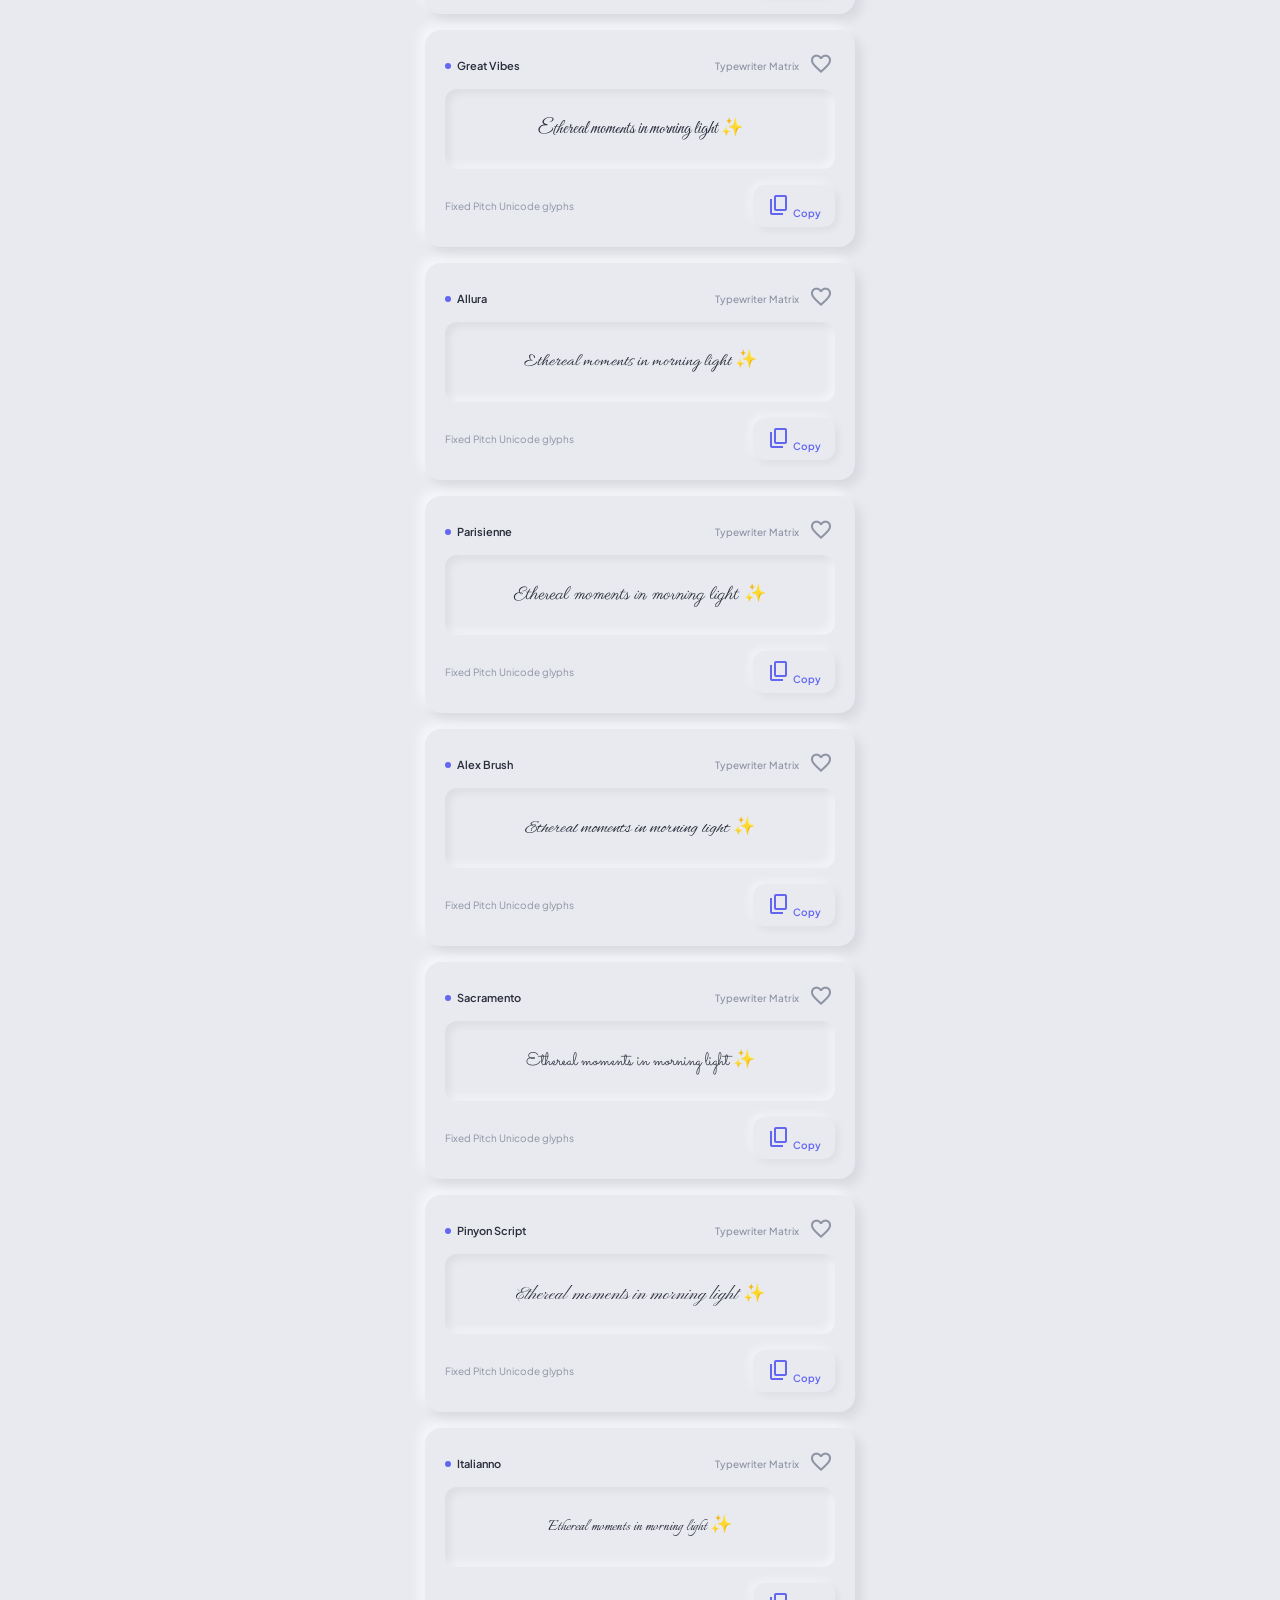
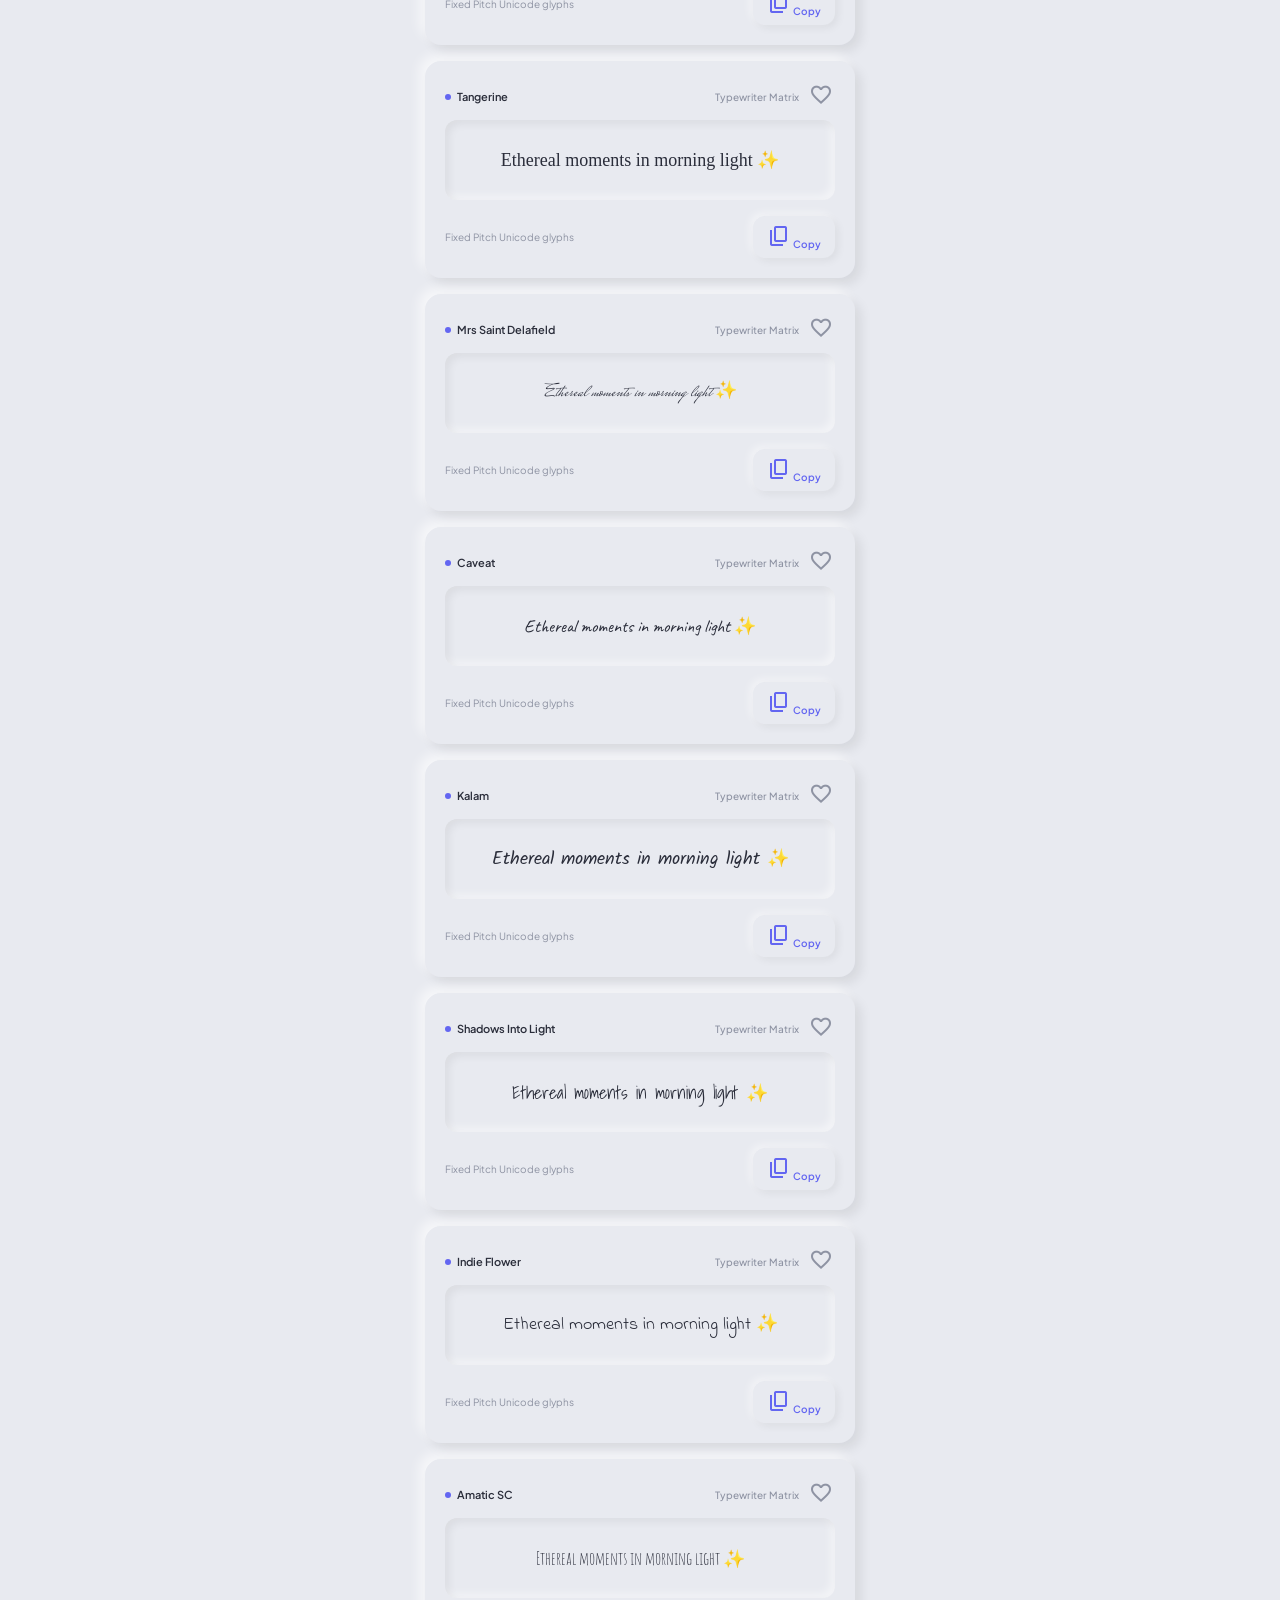
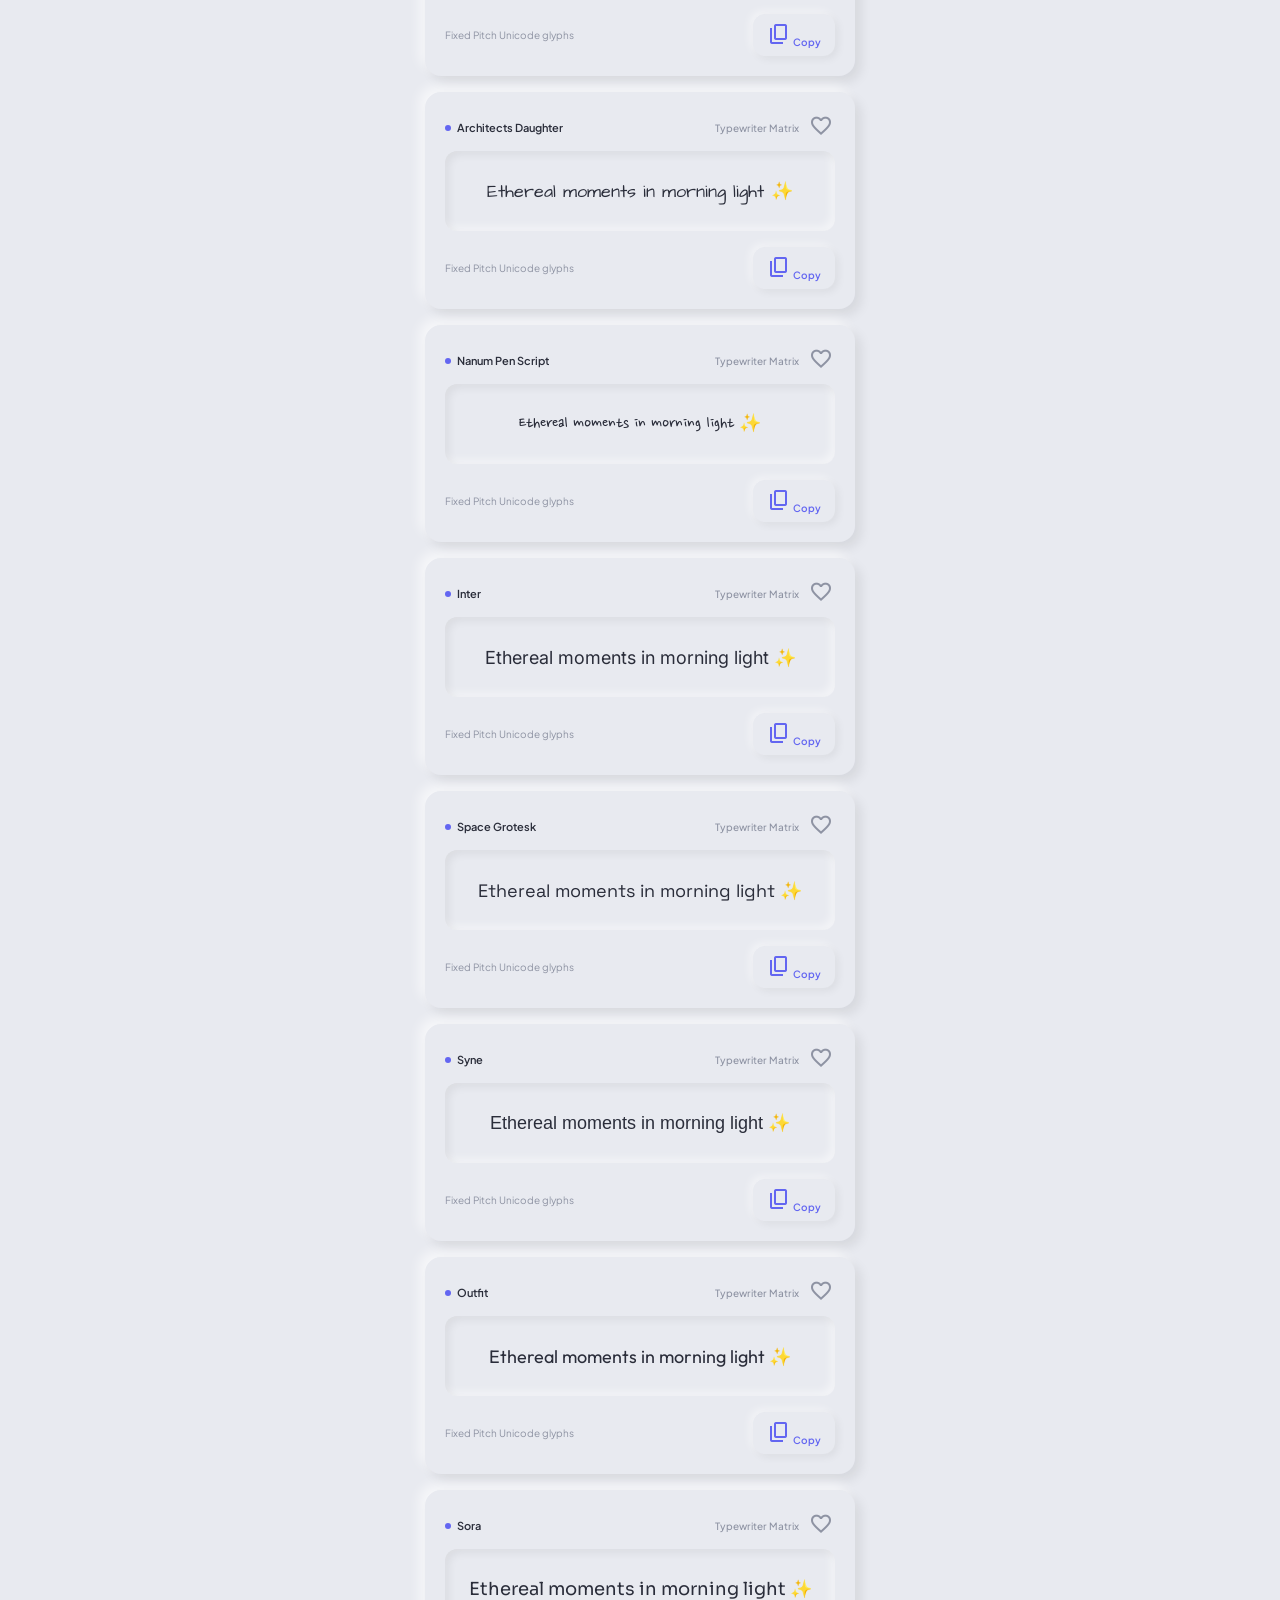
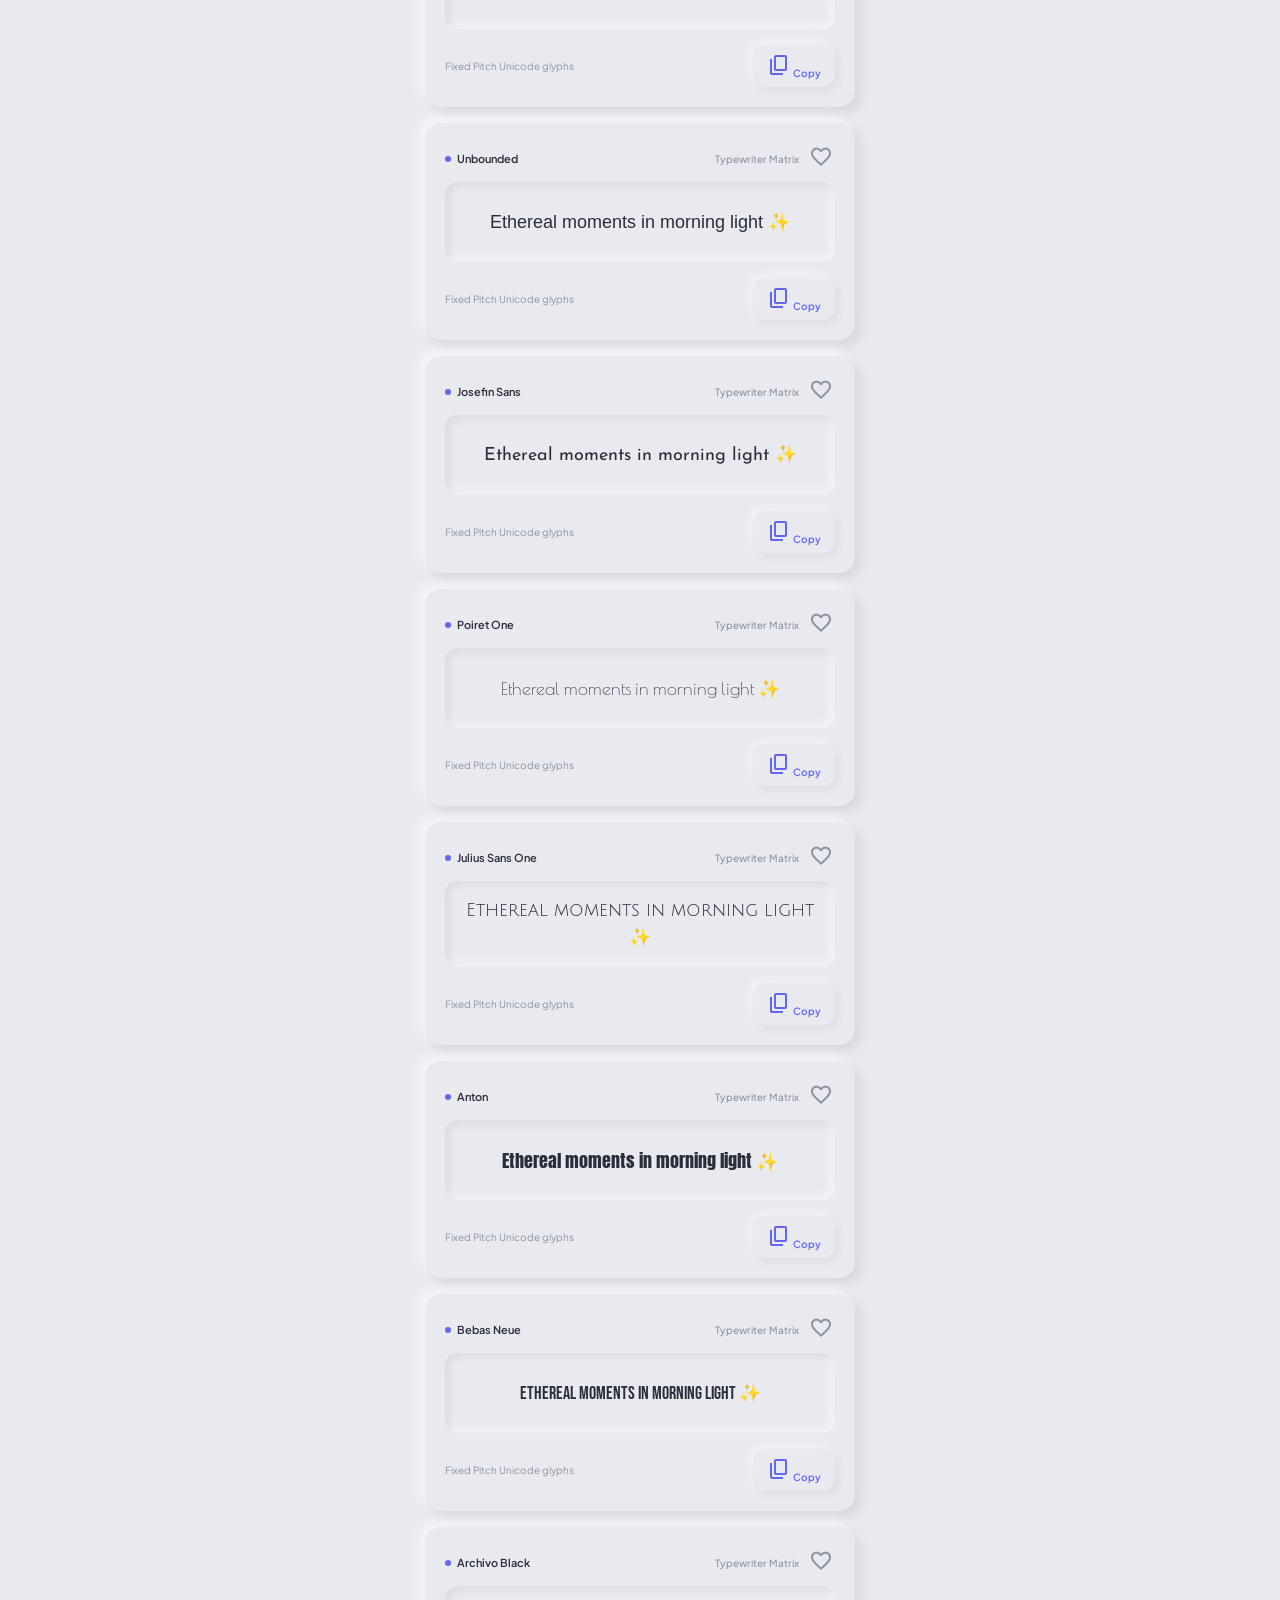
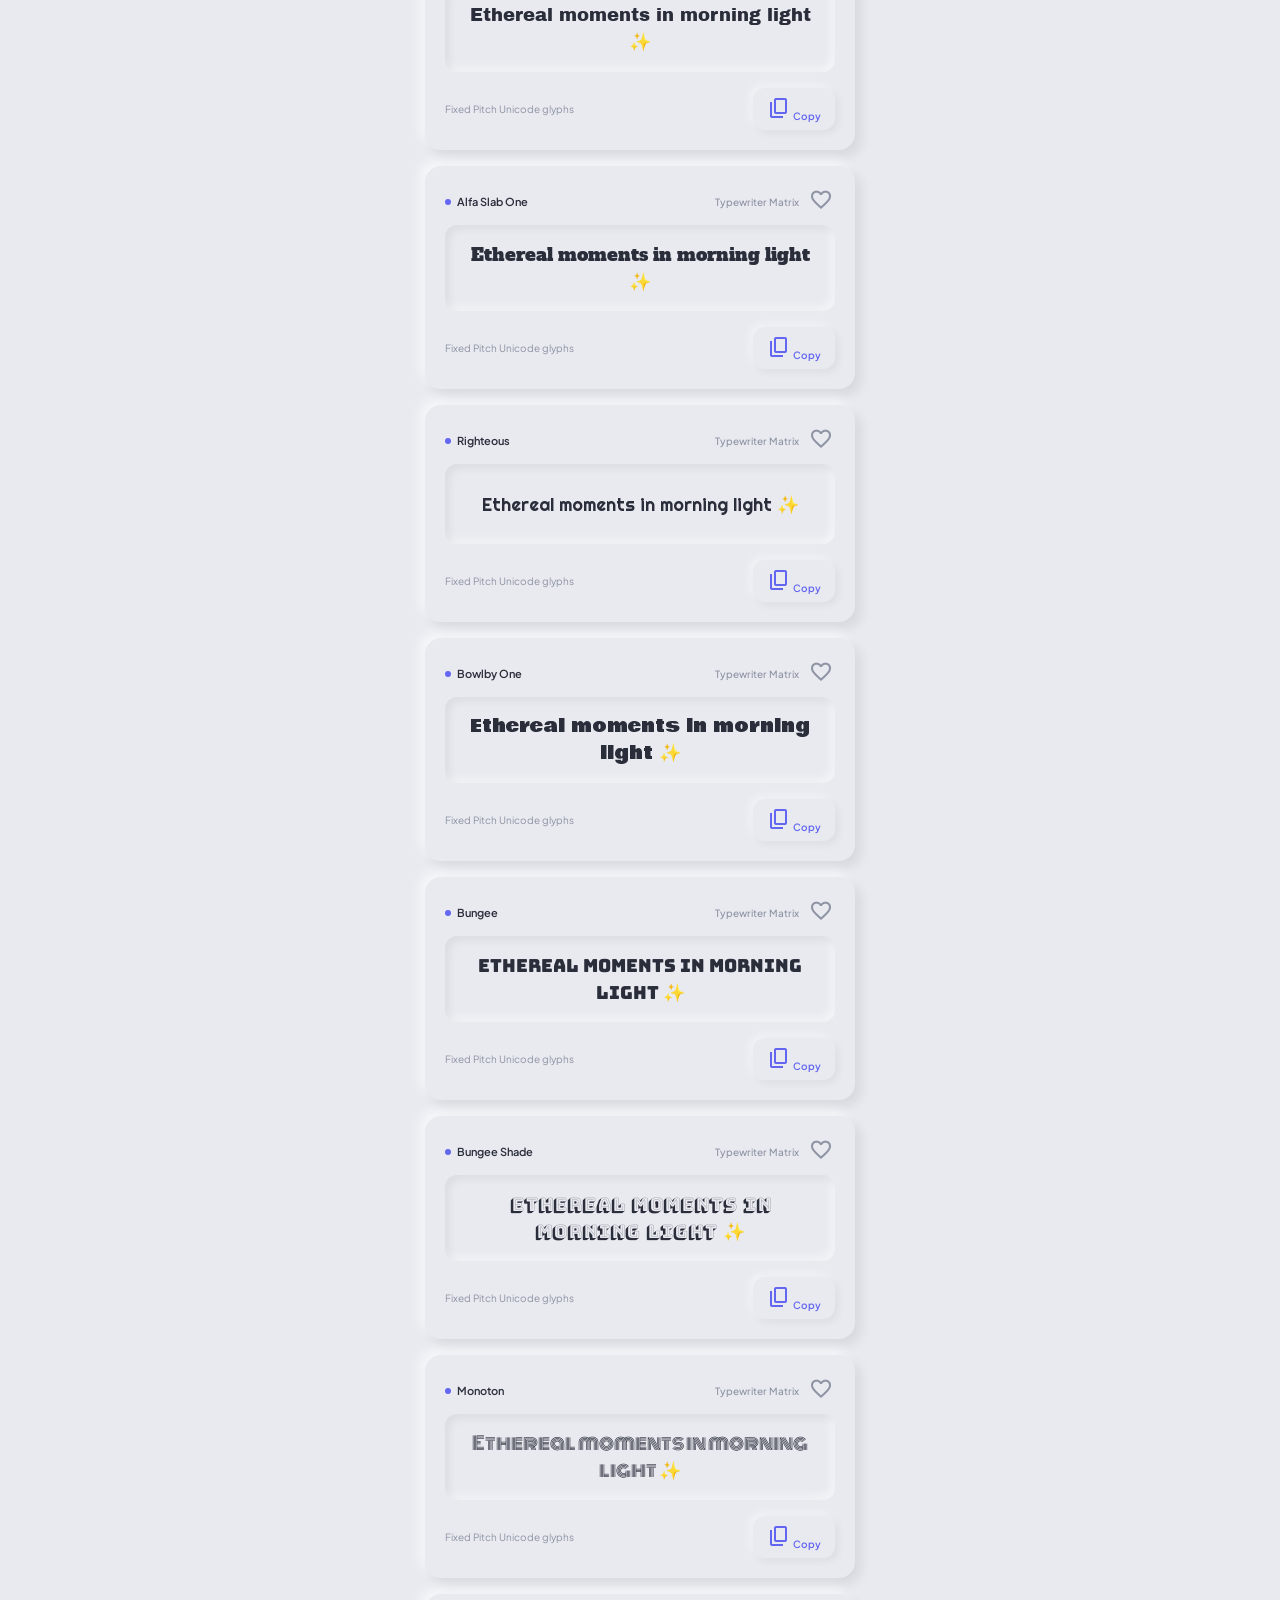
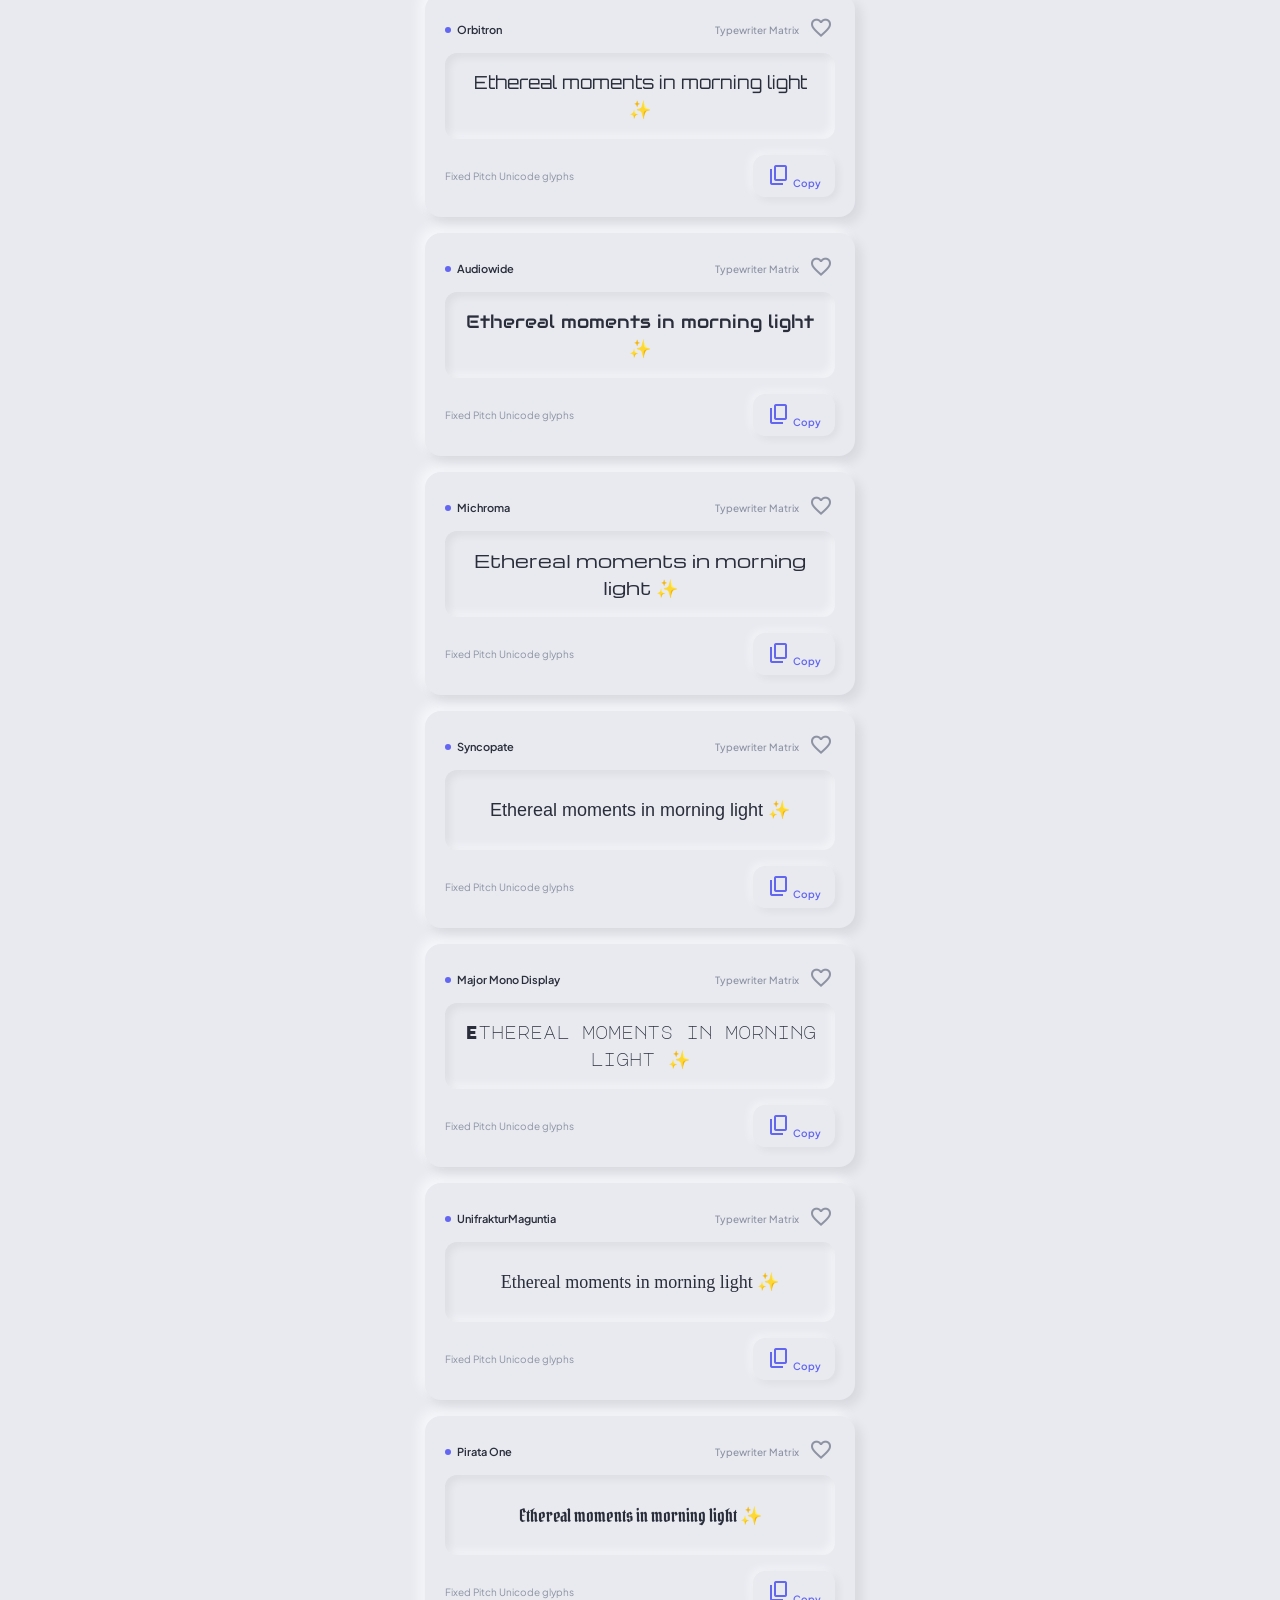
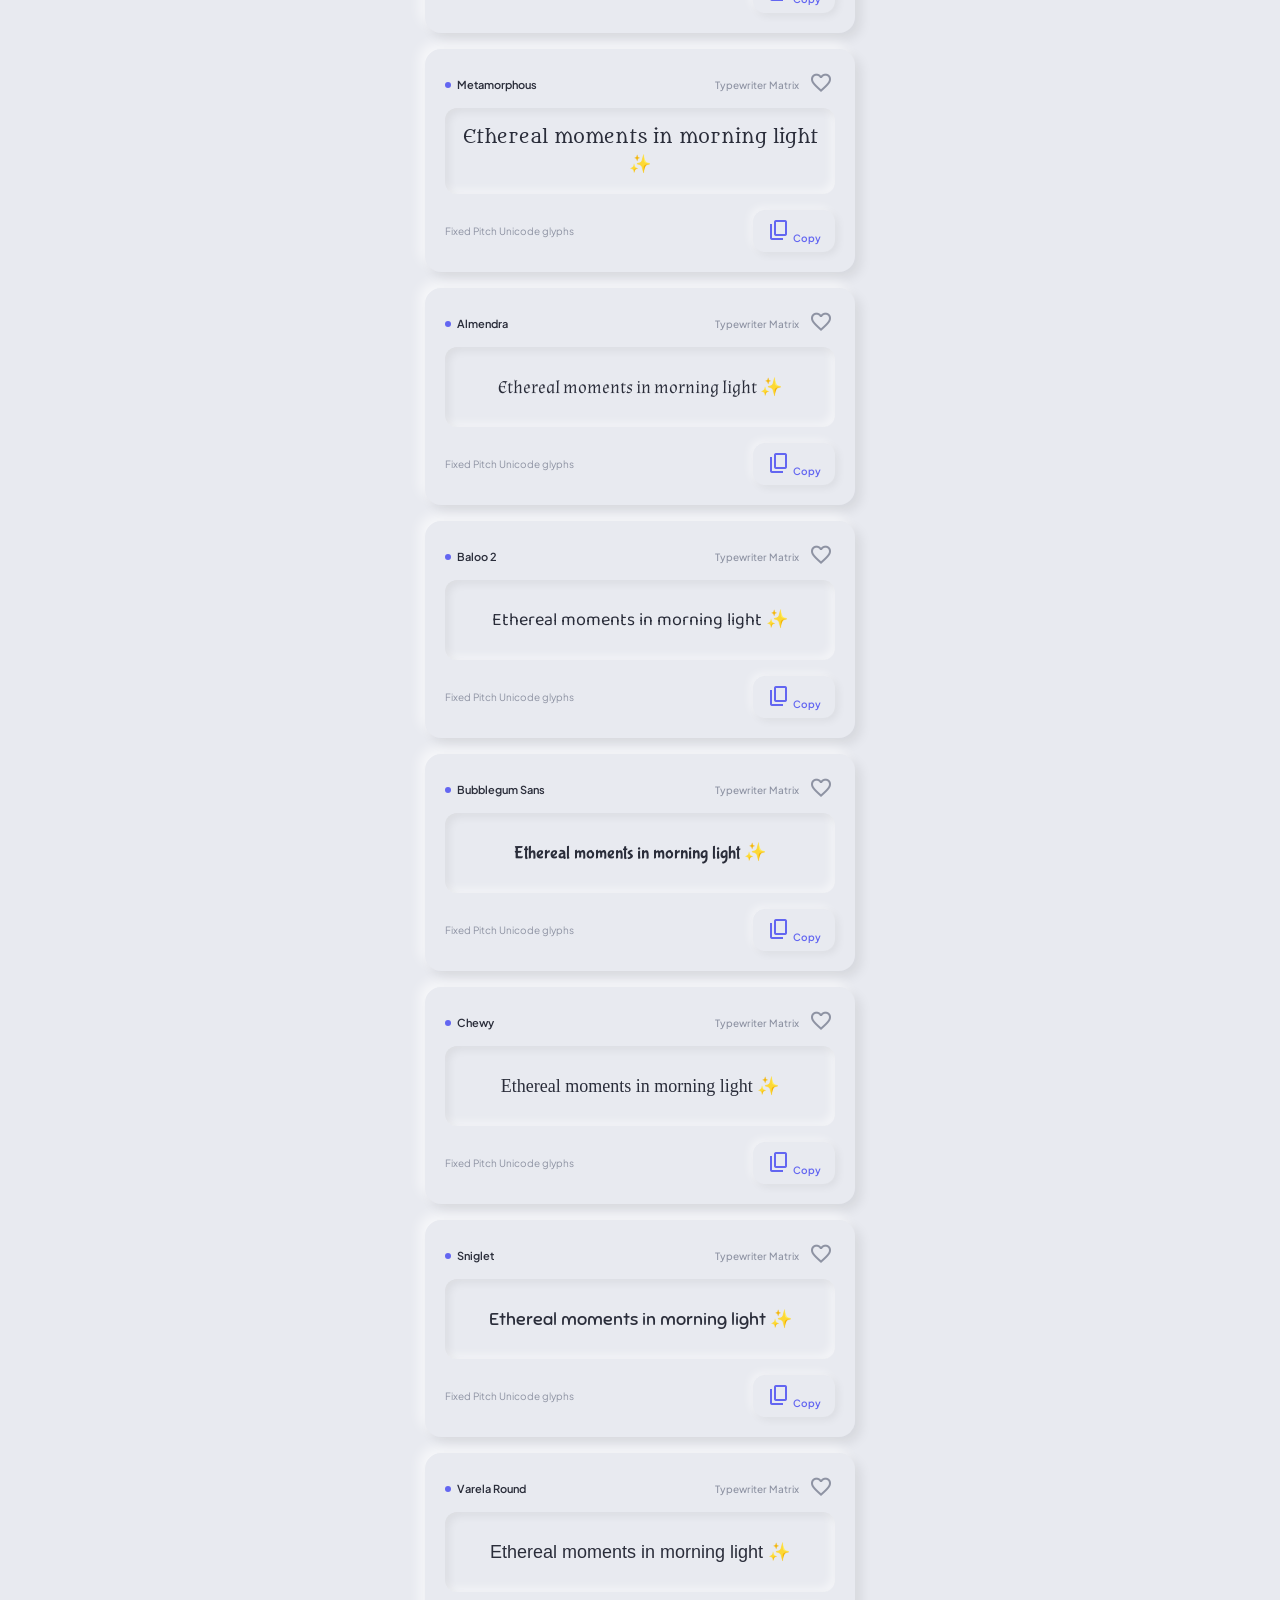
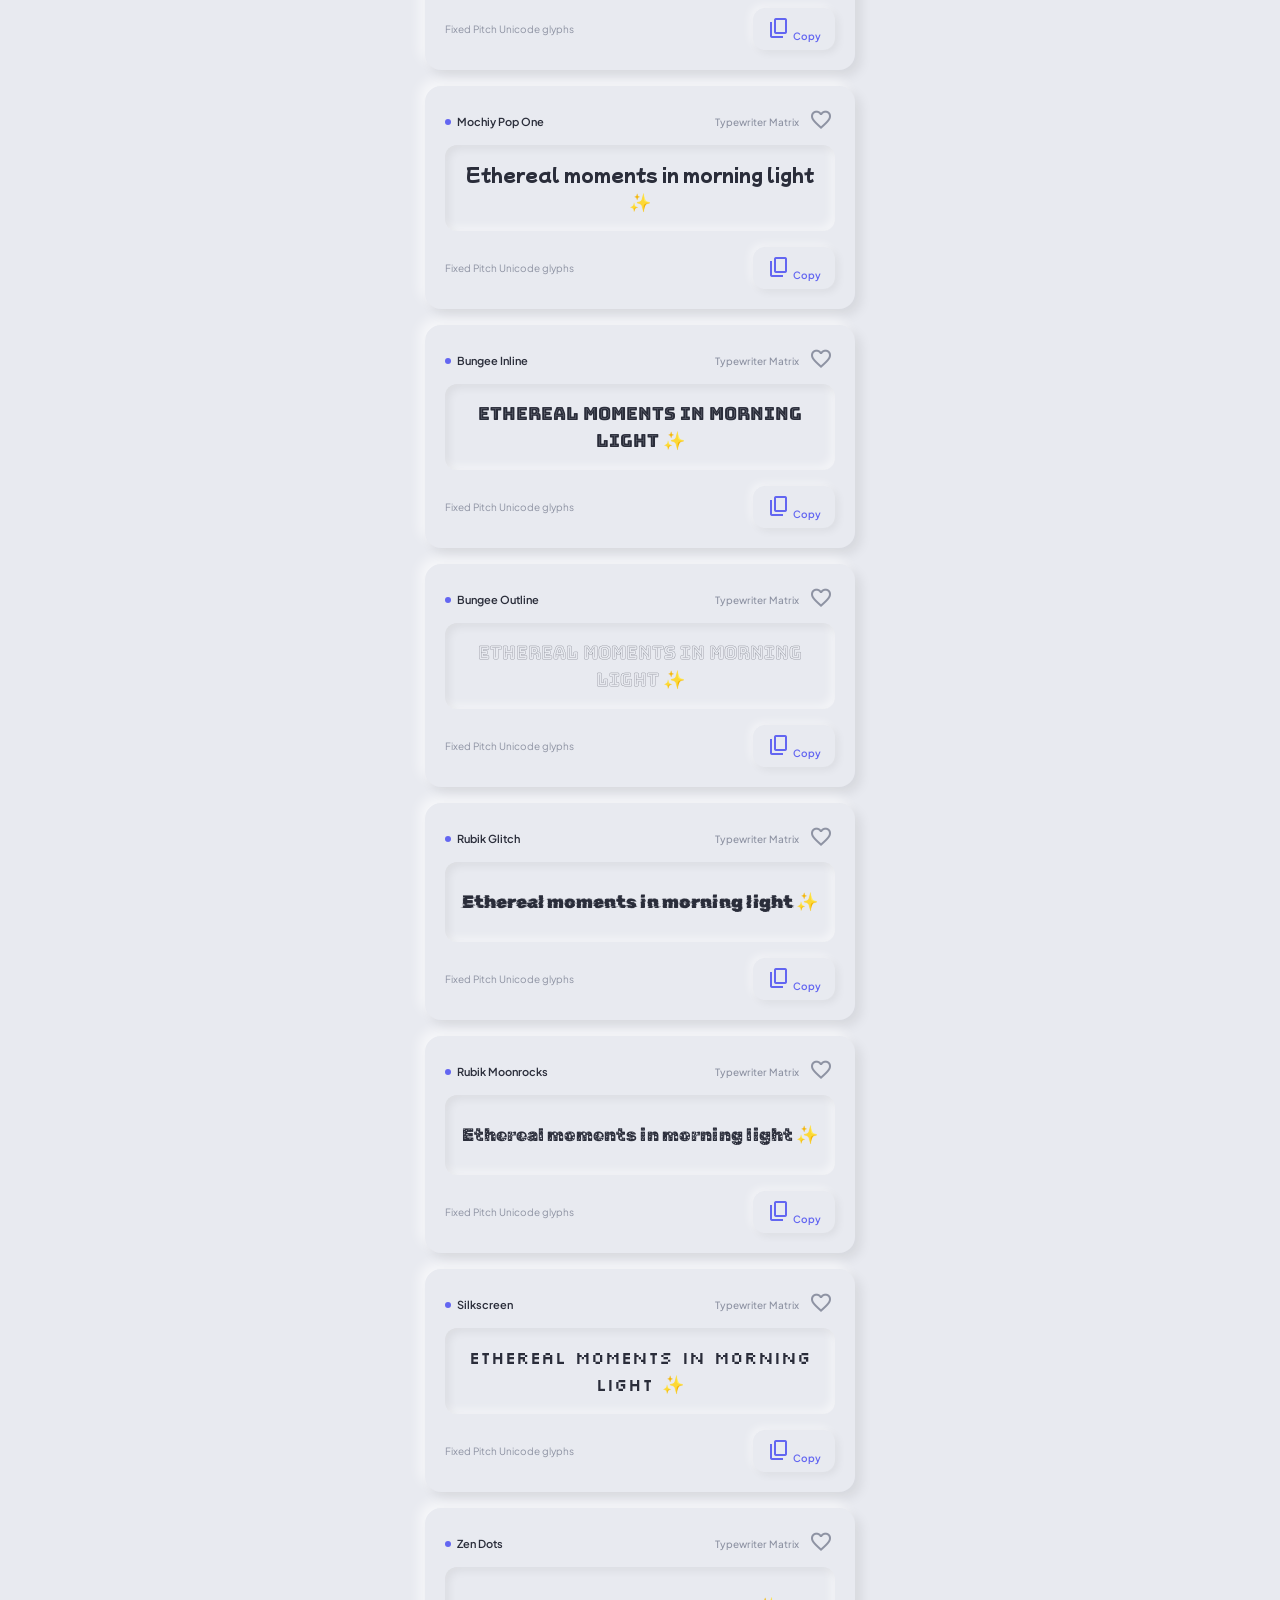
==== commit 1fbec348: "adding the enter botton and action on buttons" ====
--- a/index.html
+++ b/index.html
@@ -63,14 +63,19 @@
           placeholder="Enter the text..."
         />
 
+        <button class="generate-btn" id="generateBtn">
+          <span class="material-symbols-outlined">auto_awesome</span>
+          Generate
+        </button>
+
         <div class="formatting-row">
-          <button id="c" class="cole">C</button>
-          <button id="up" class="cole">upper</button>
-          <button id="l" class="cole">lower</button>
-          <button id="t" class="cole">Title</button>
-          <button id="b" class="cole"><b>B</b></button>
-          <button id="i" class="cole"><i>I</i></button>
-          <button id="u" class="cole"><u>U</u></button>
+          <button class="fmt-btn" data-action="clear">C</button>
+          <button class="fmt-btn" data-action="upper">upper</button>
+          <button class="fmt-btn" data-action="lower">lower</button>
+          <button class="fmt-btn" data-action="title">Title</button>
+          <button class="fmt-btn" data-action="bold"><b>B</b></button>
+          <button class="fmt-btn" data-action="italic"><i>I</i></button>
+          <button class="fmt-btn" data-action="underline"><u>U</u></button>
         </div>
       </div>
 
--- a/style.css
+++ b/style.css
@@ -184,6 +184,35 @@
 /* ============================================================
    INPUT SECTION
    ============================================================ */
+
+.generate-btn {
+  width: 100%;
+  background: var(--surface-raised);
+  color: var(--primary);
+  border: none;
+  padding: 14px;
+  border-radius: var(--r-md);
+  font-size: 13px;
+  font-weight: 600;
+  cursor: pointer;
+  font-family: inherit;
+  margin-bottom: var(--space-md);
+  box-shadow: var(--shadow-raised);
+  display: flex;
+  align-items: center;
+  justify-content: center;
+  gap: 8px;
+  transition: all 0.15s ease;
+}
+.generate-btn:active {
+  box-shadow: var(--shadow-inset);
+  color: var(--text-secondary);
+}
+
+.generate-btn:hover {
+  color: var(--text-secondary);
+}
+
 .input-section {
   background: var(--surface-raised);
   border-radius: var(--r-lg);
@@ -258,7 +287,11 @@
 .formatting-row .as-btn {
   background: var(--surface-raised);
   color: var(--primary);
-  box-shadow: var(--shadow-inset);
+  font-weight: 600;
+  box-shadow: var(--shadow-inset);
+}
+.formatting-row :hover {
+  color: var(--primary);
 }
 
 /* ============================================================
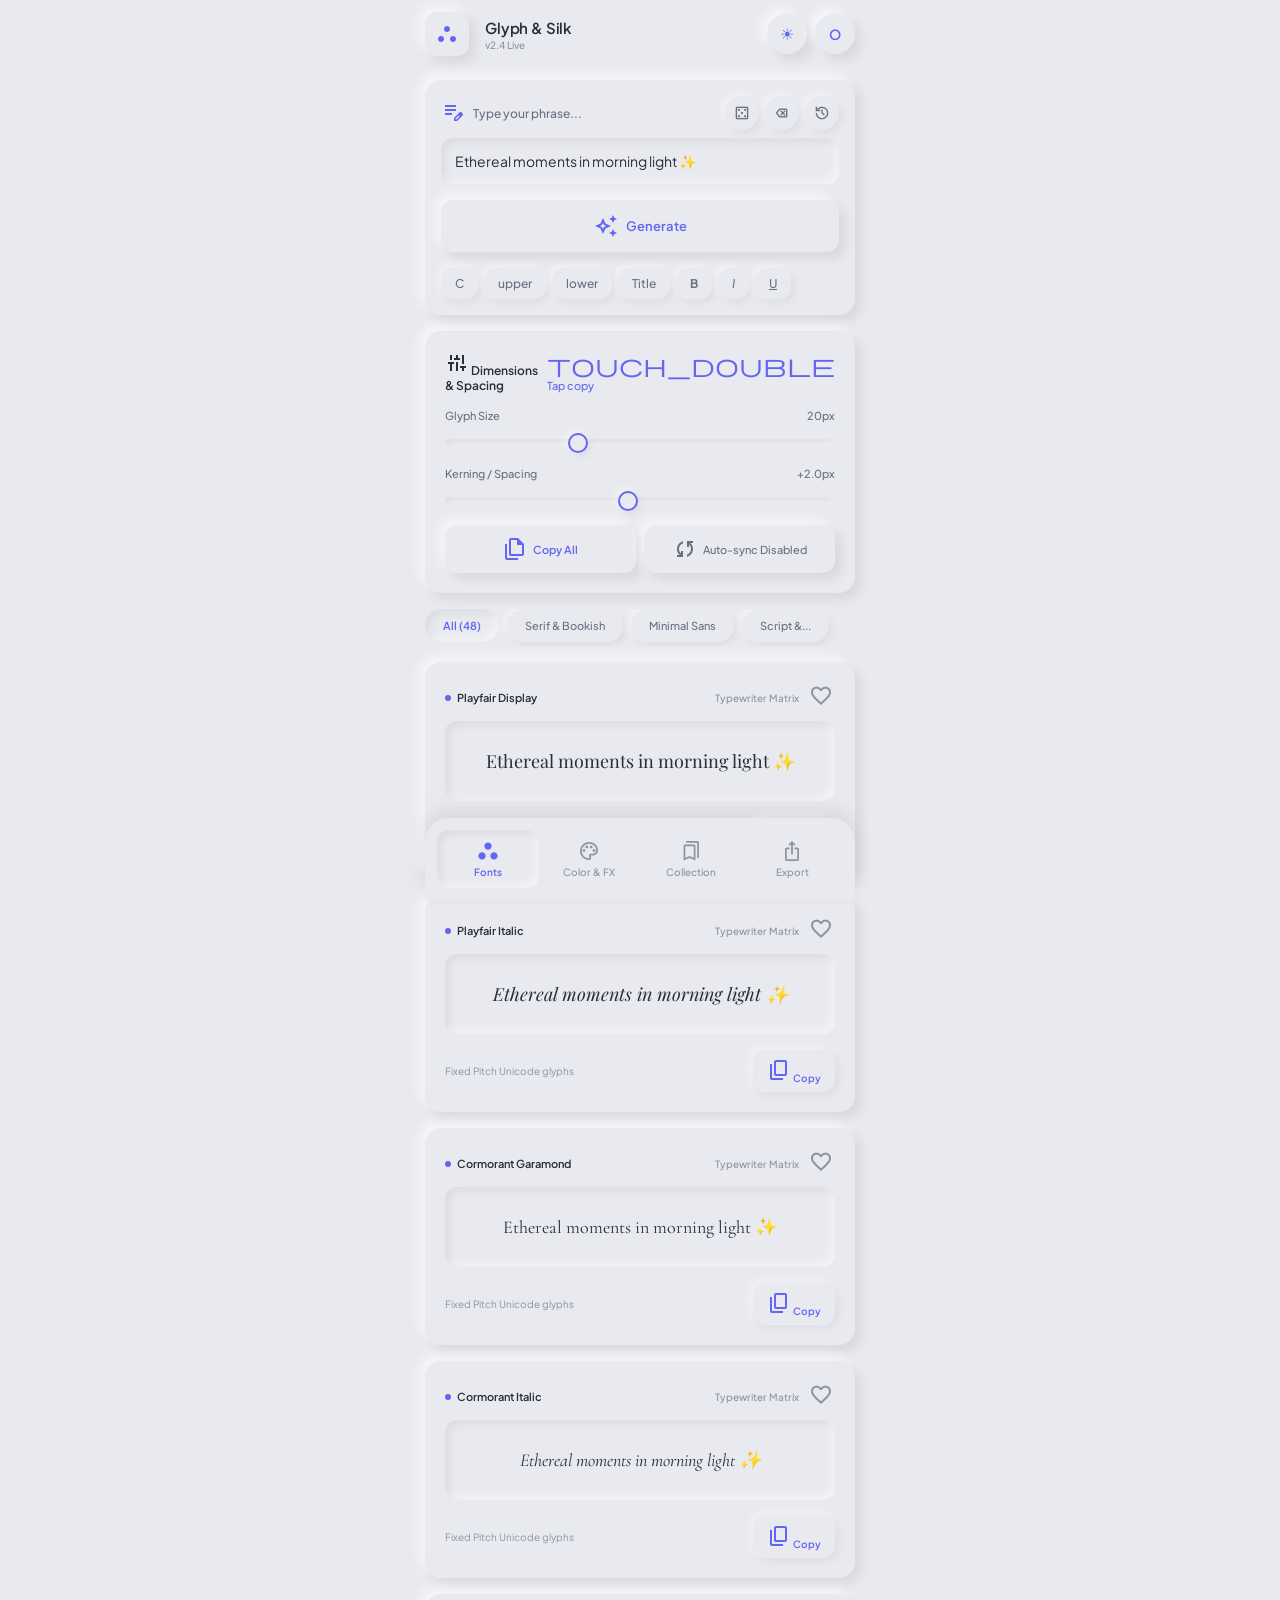
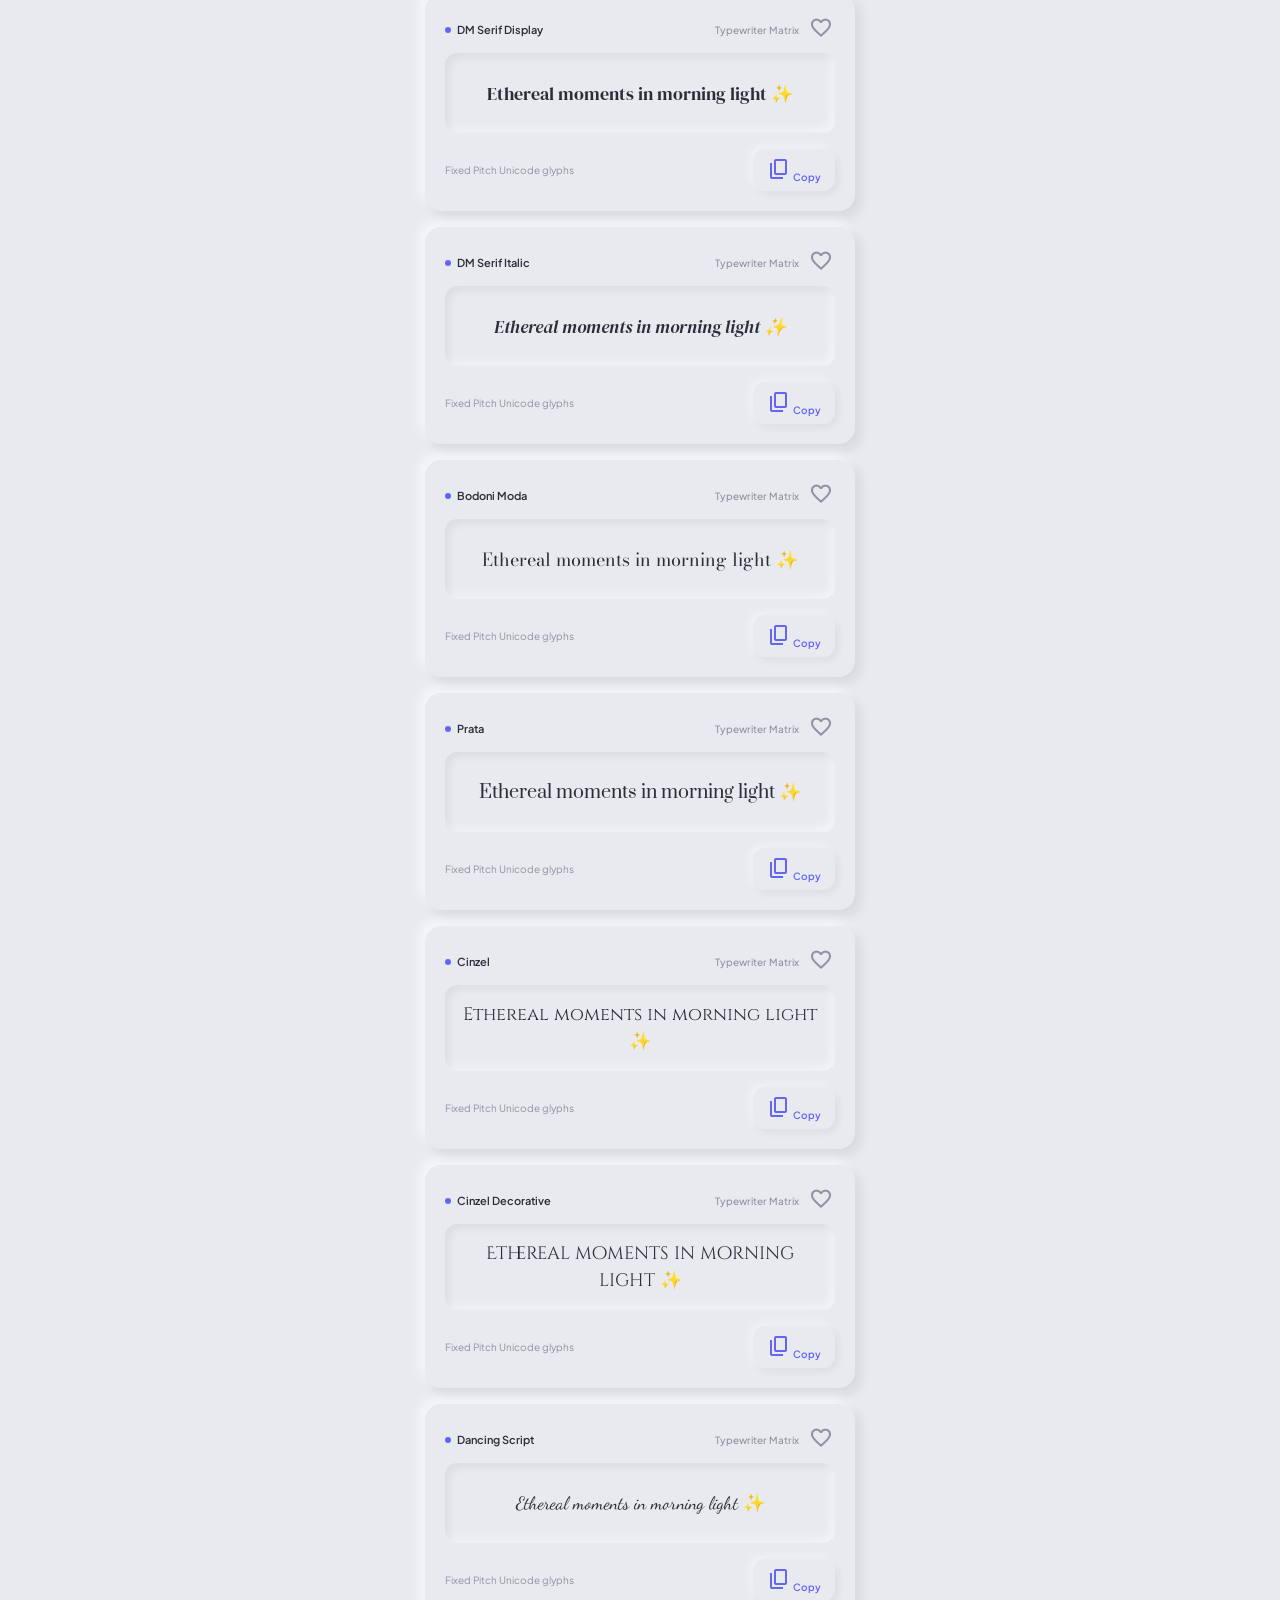
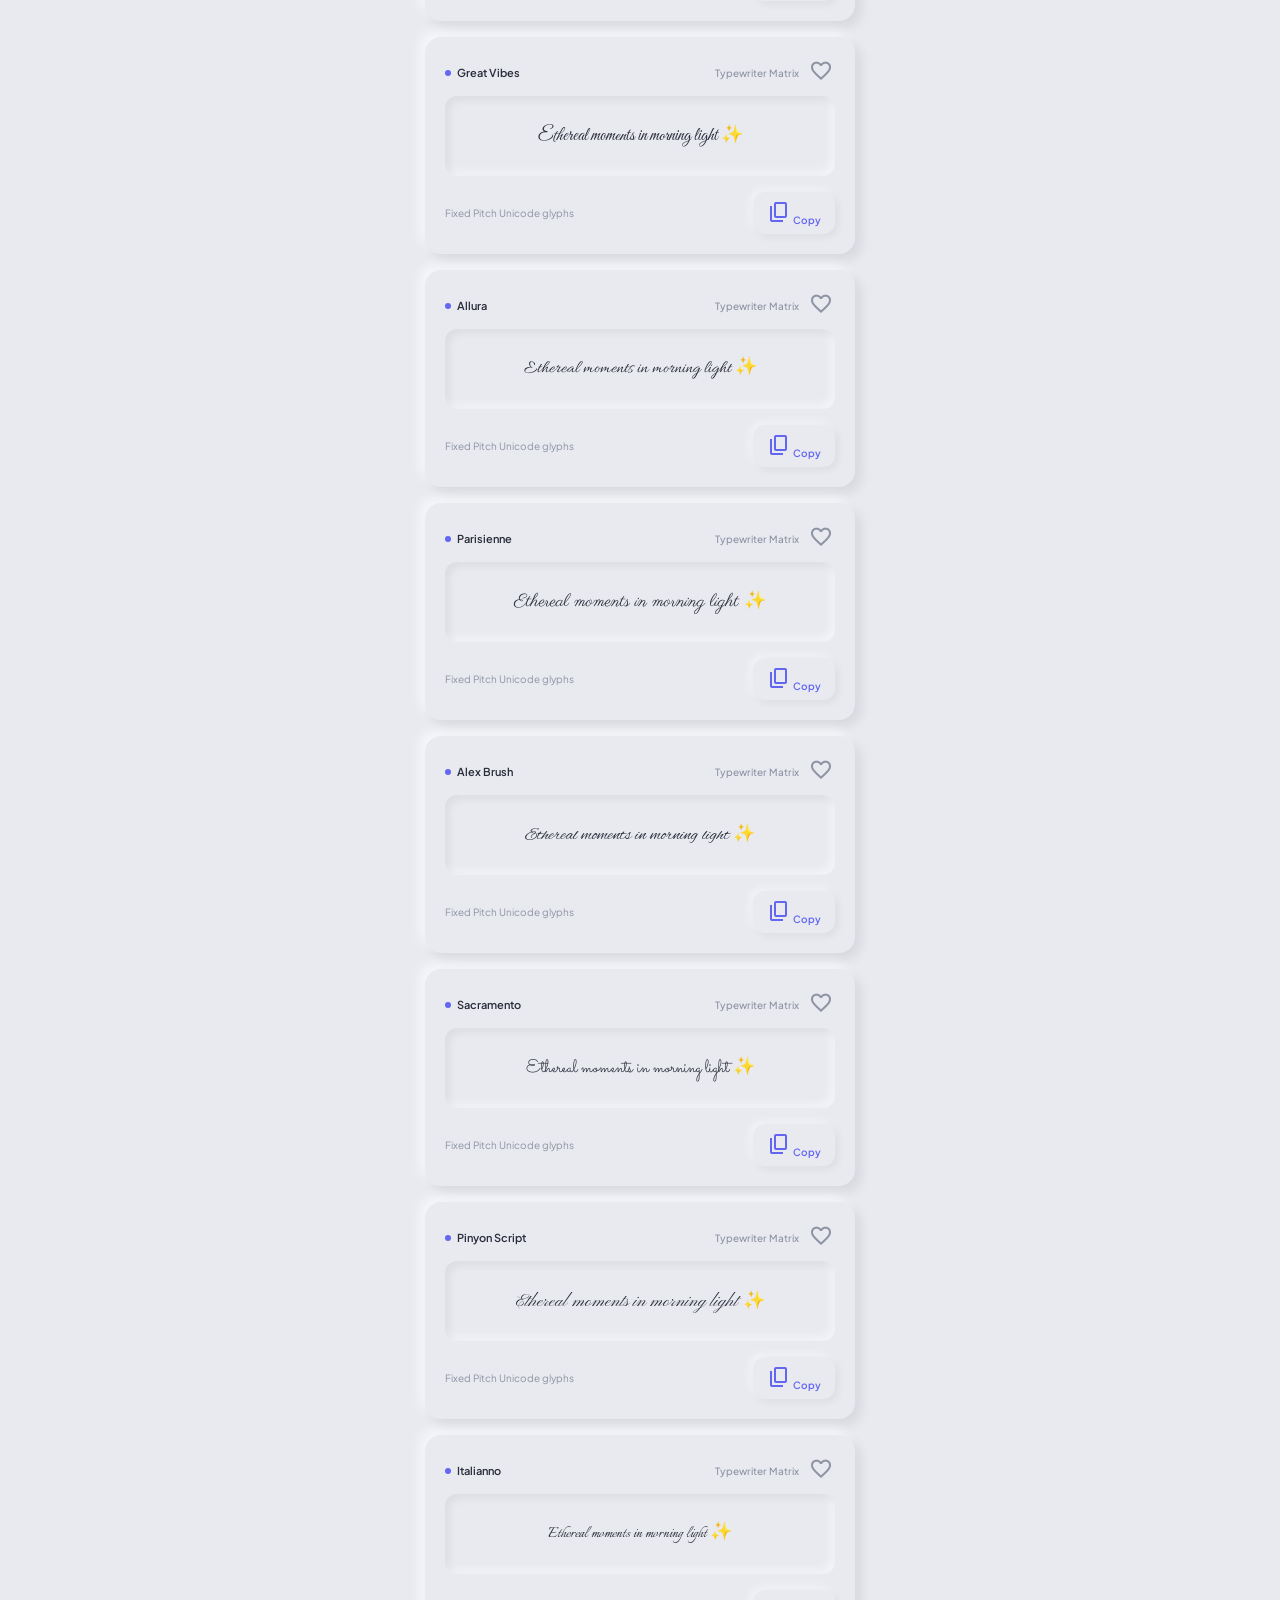
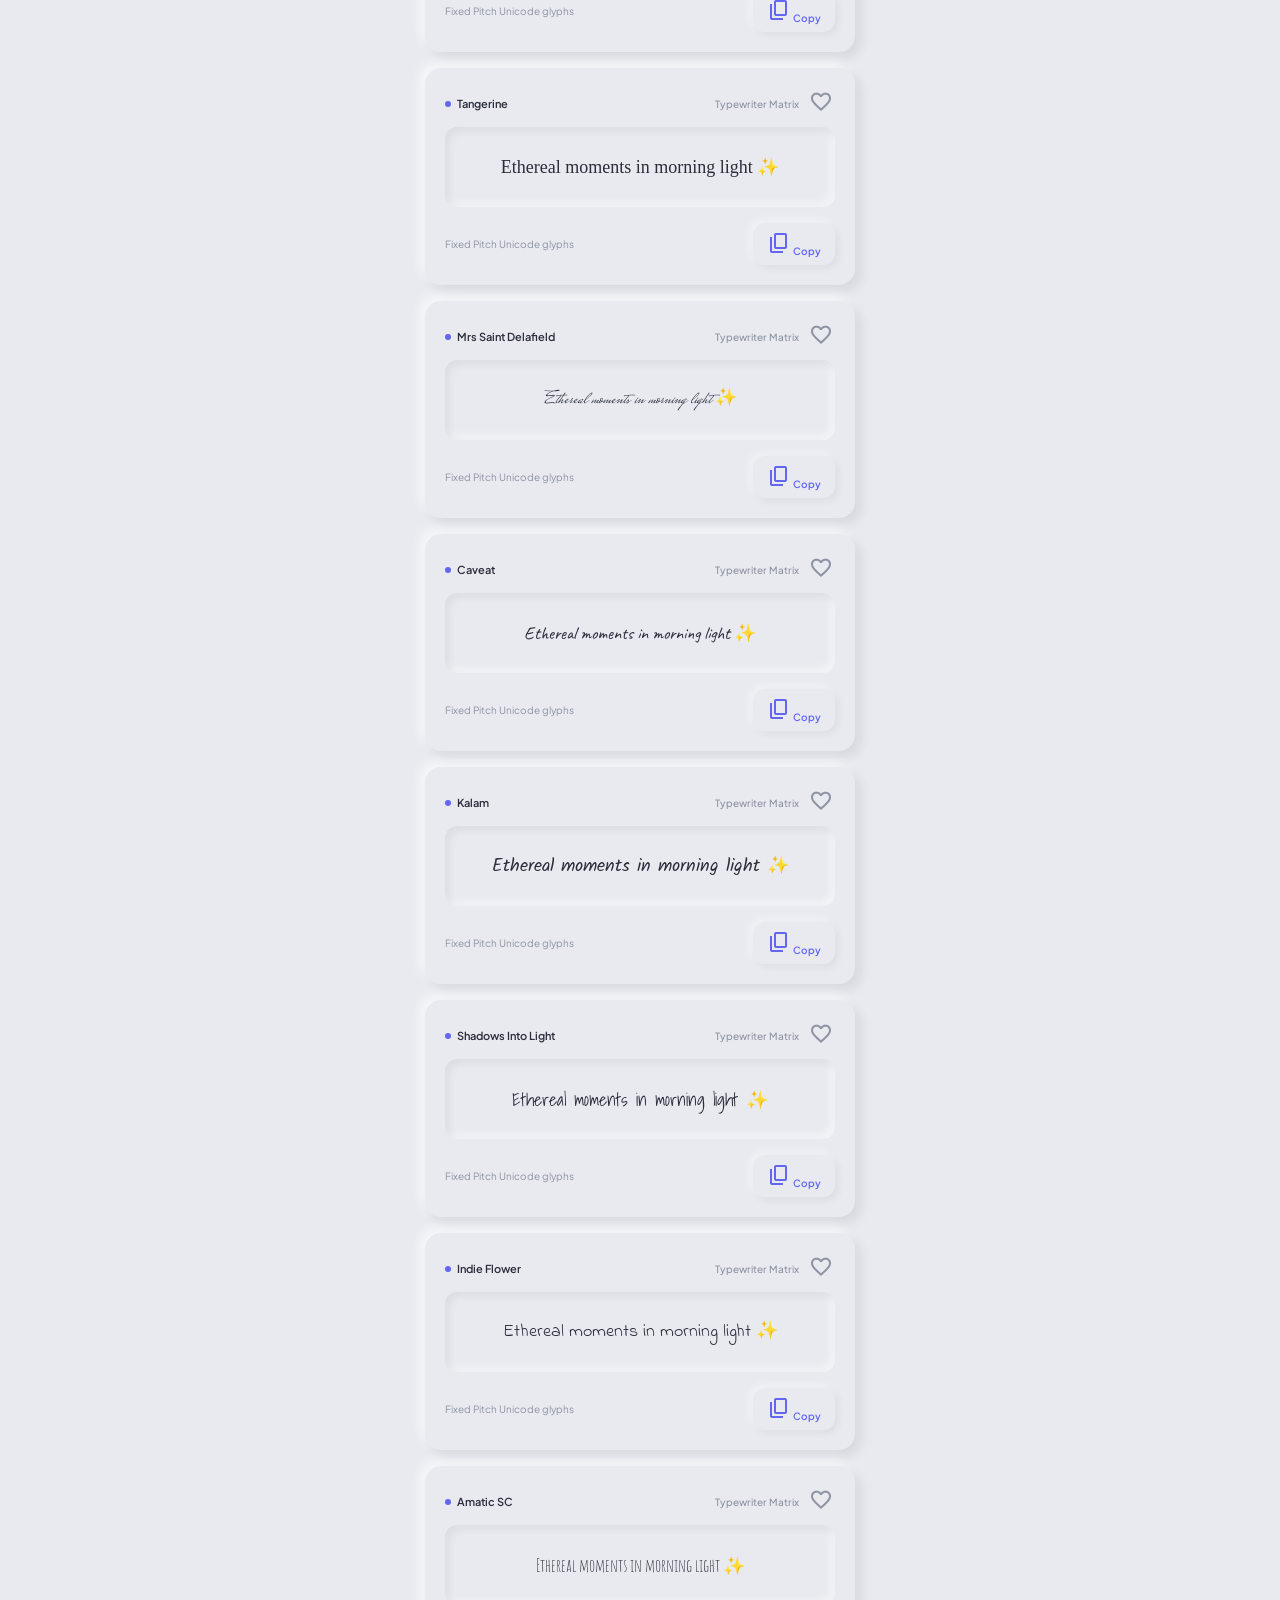
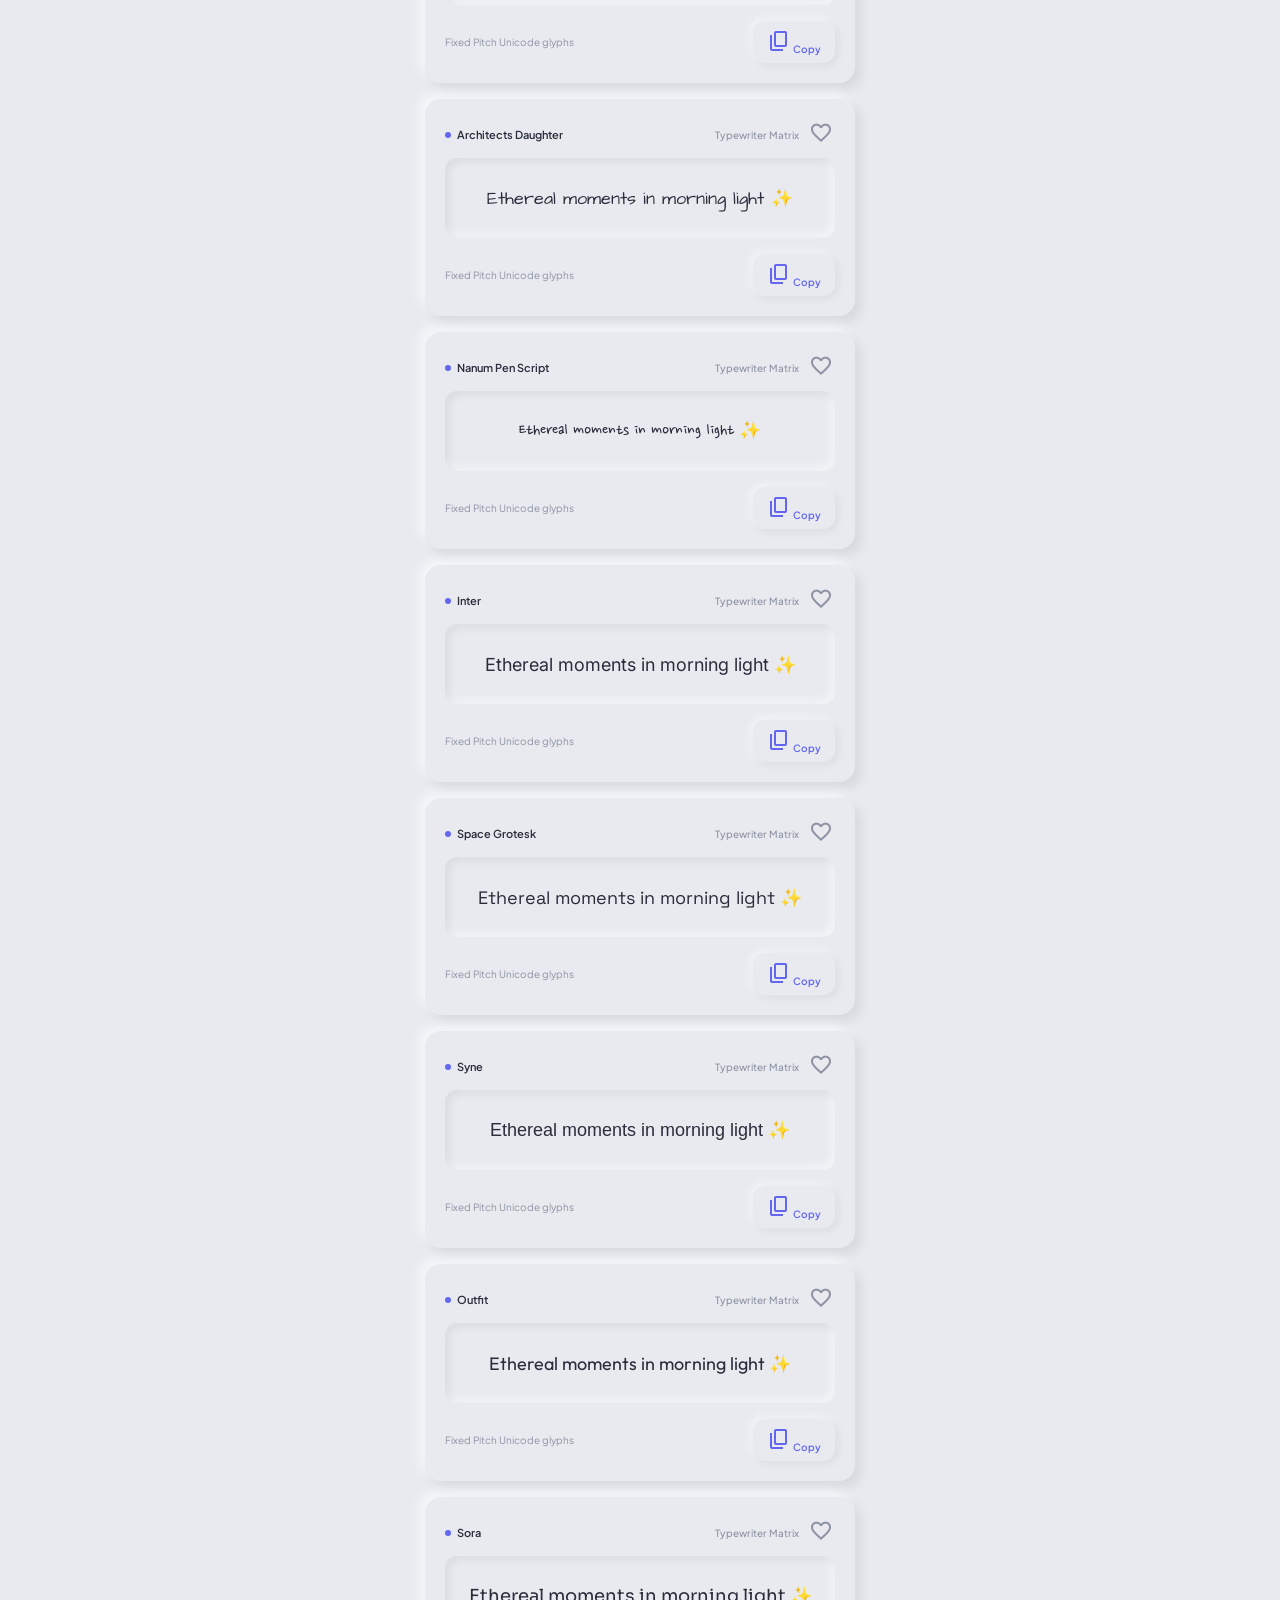
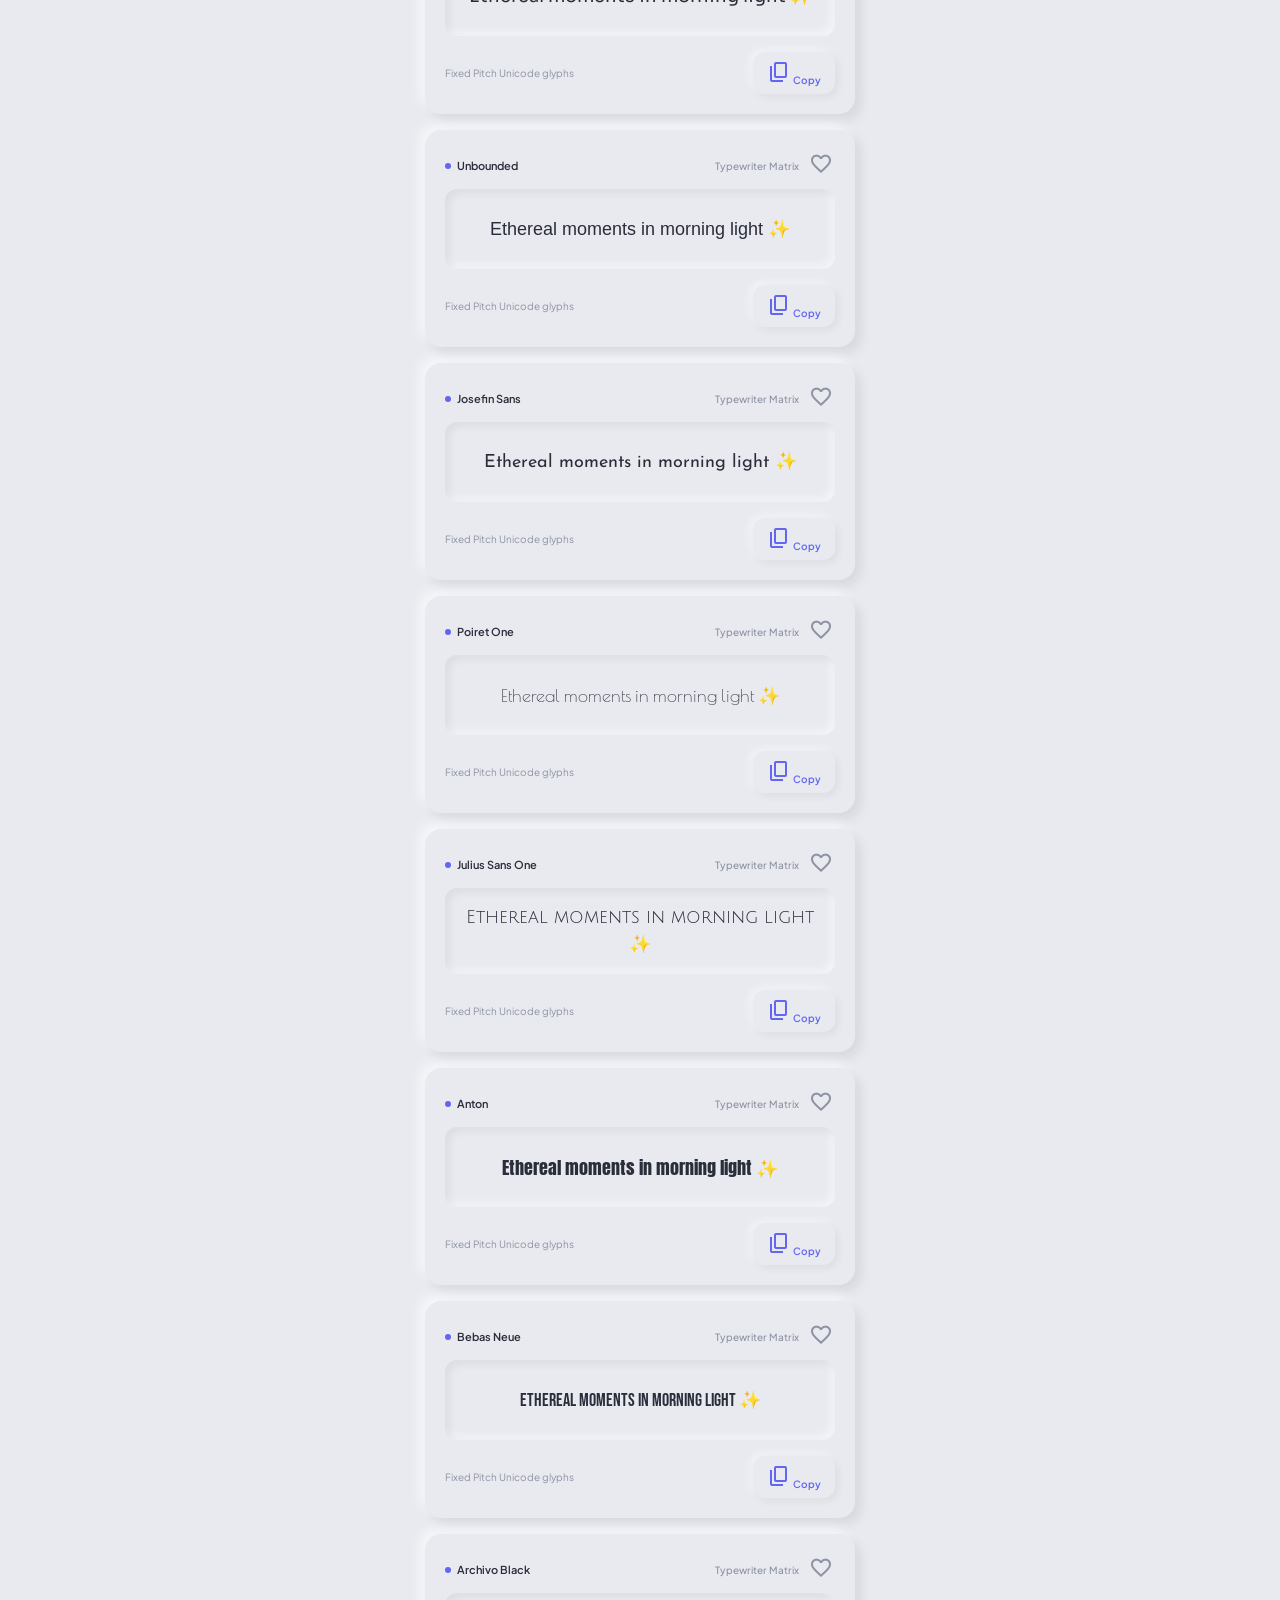
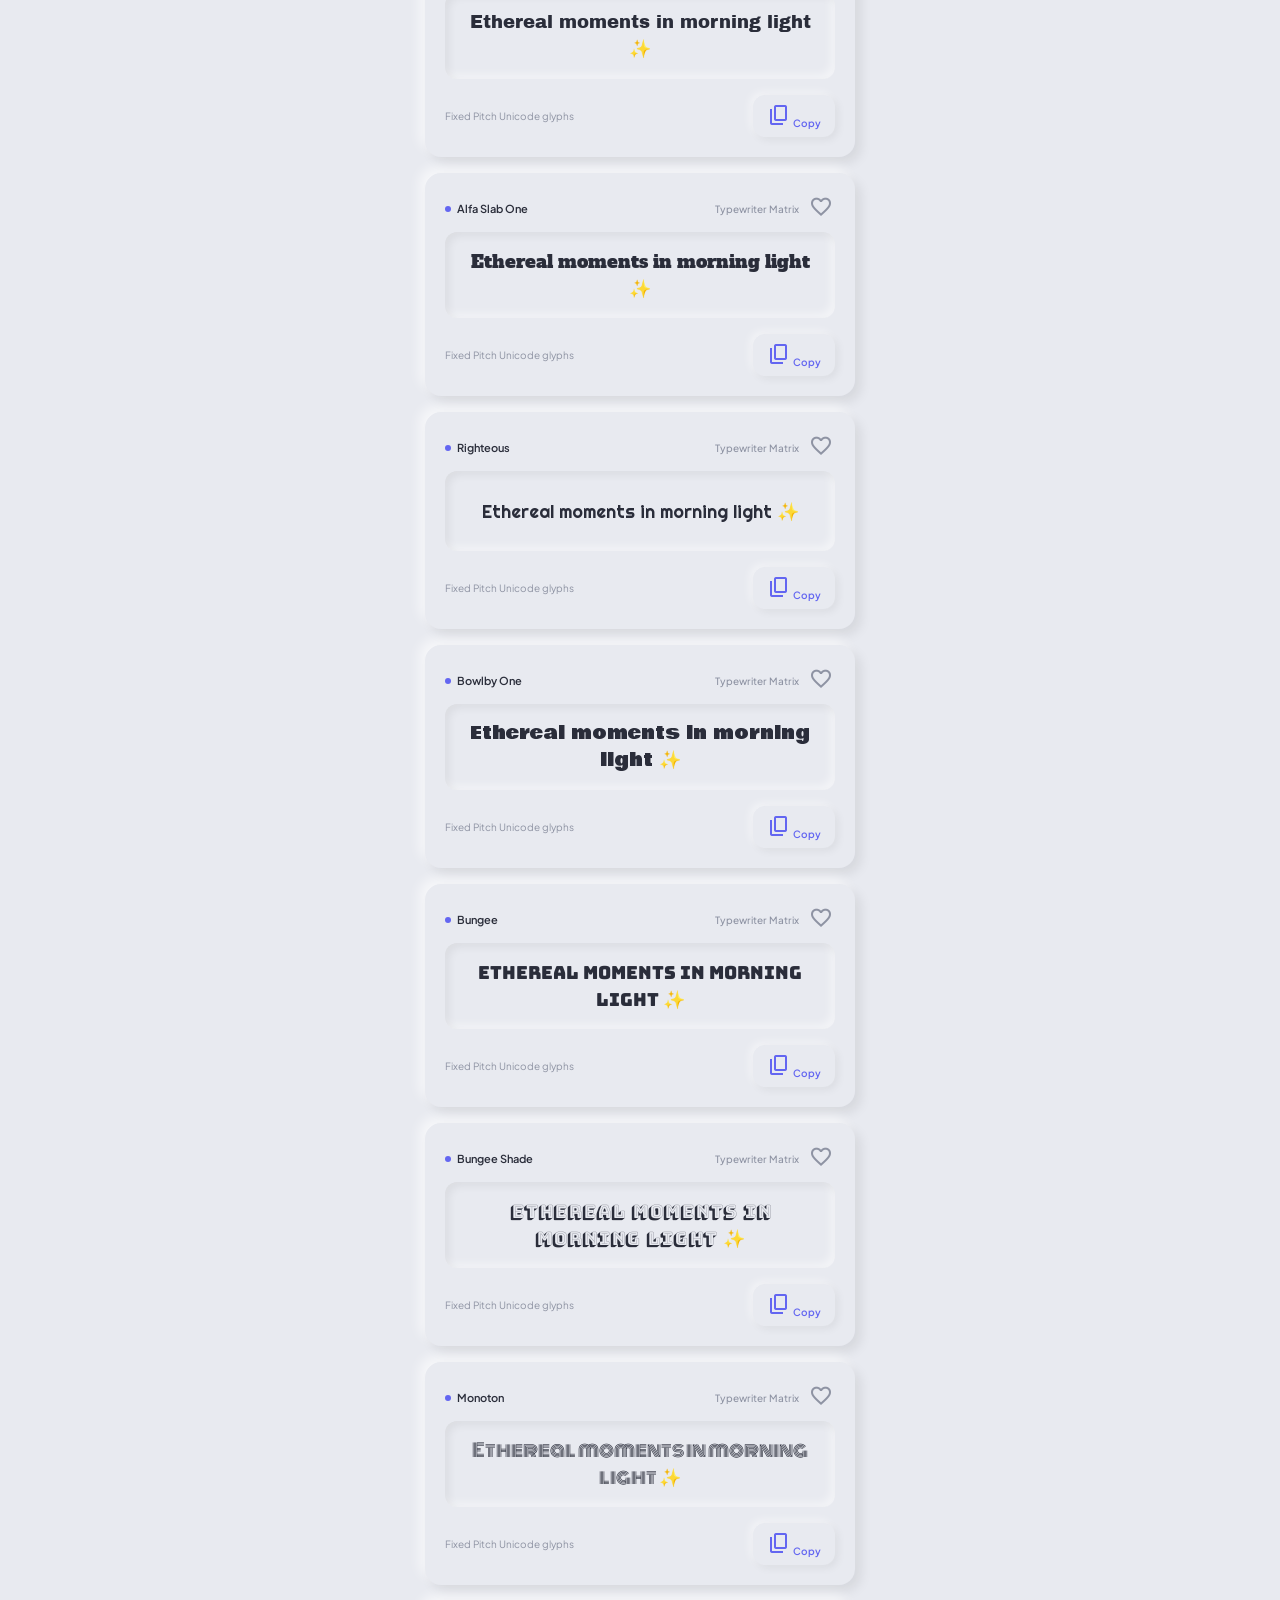
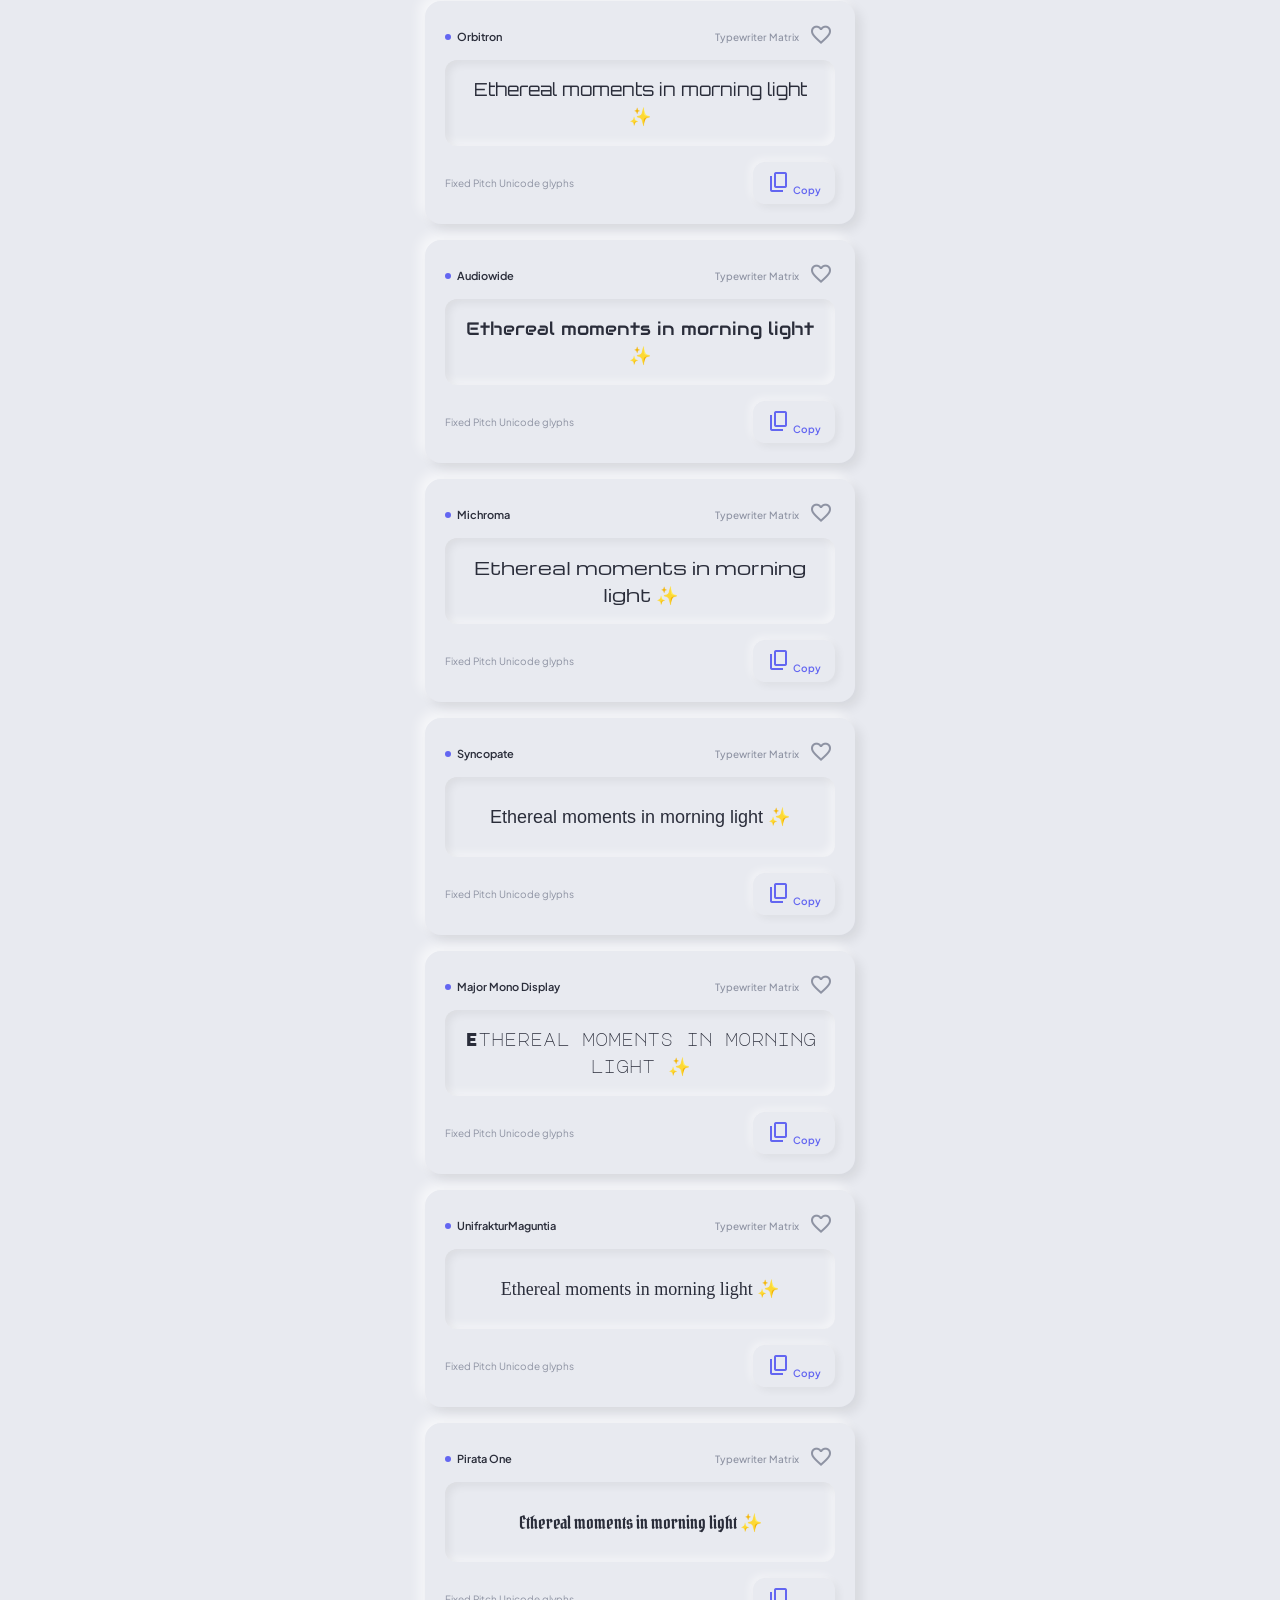
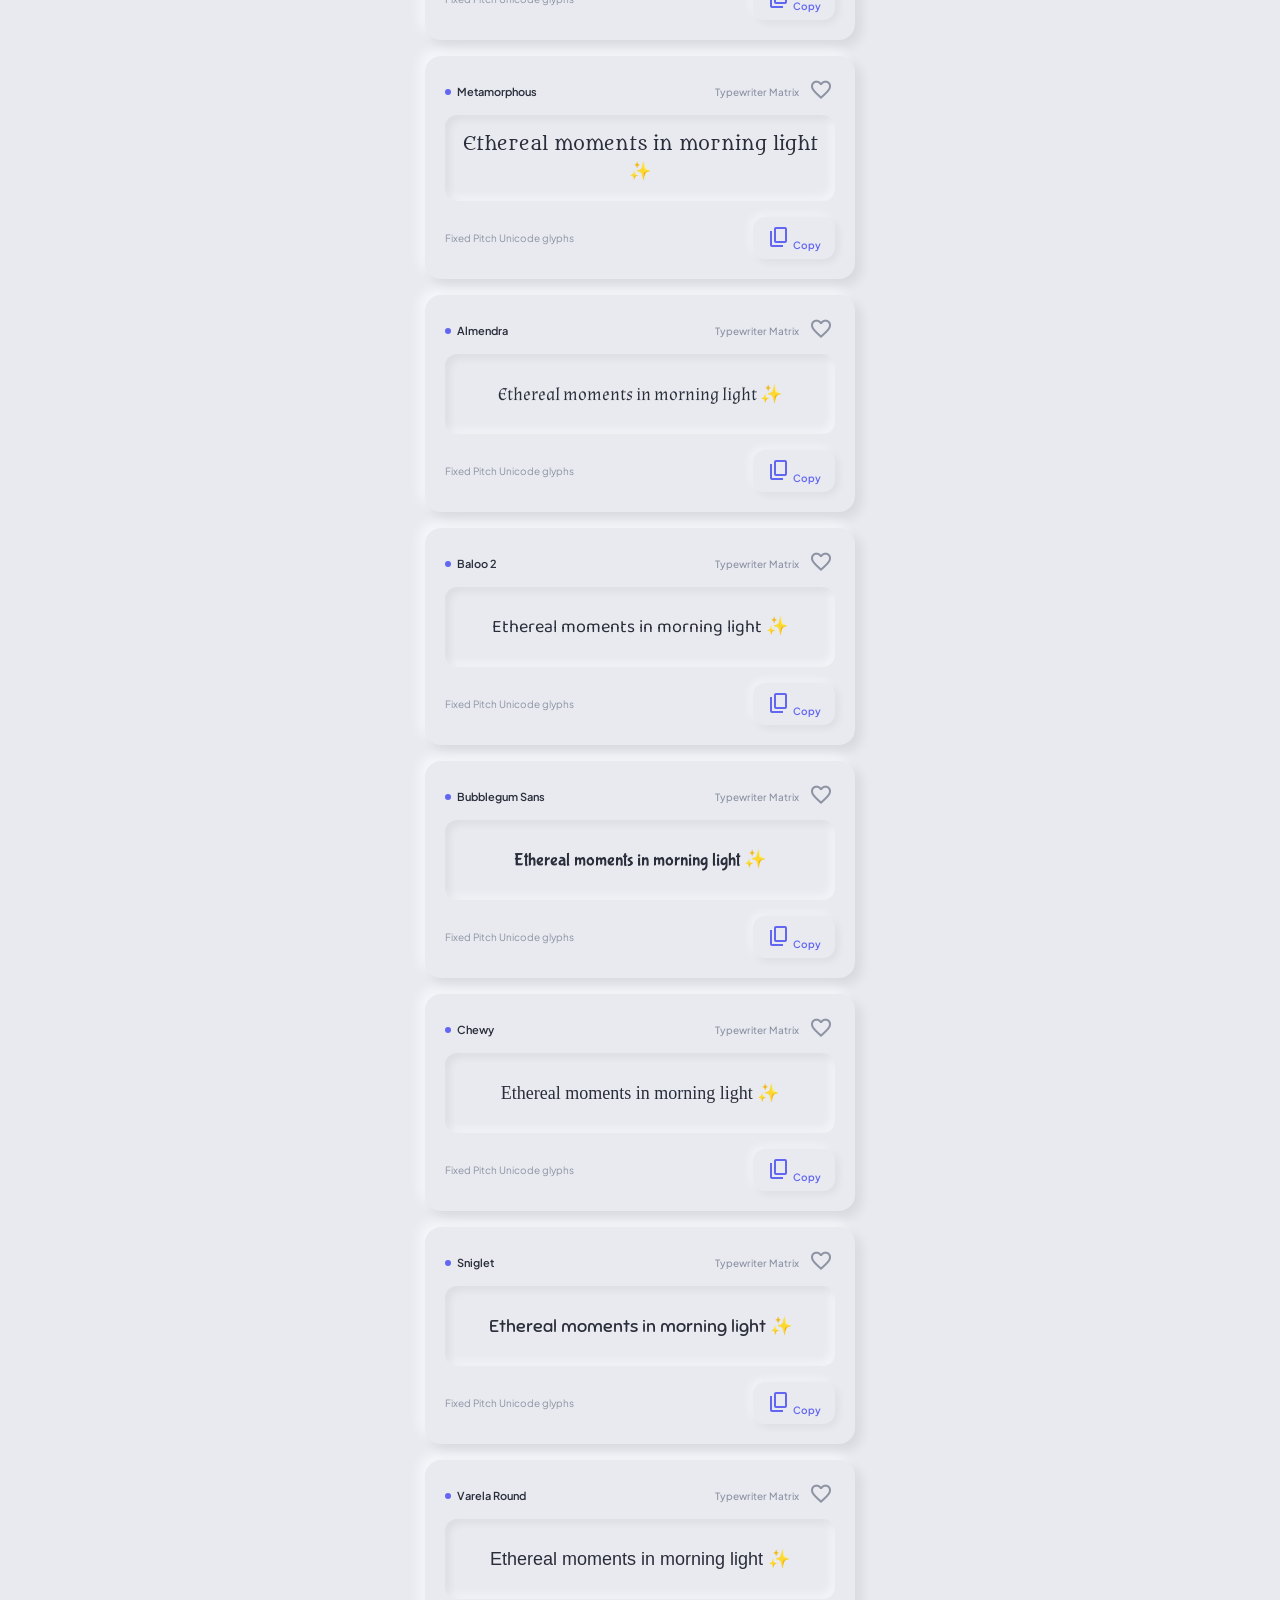
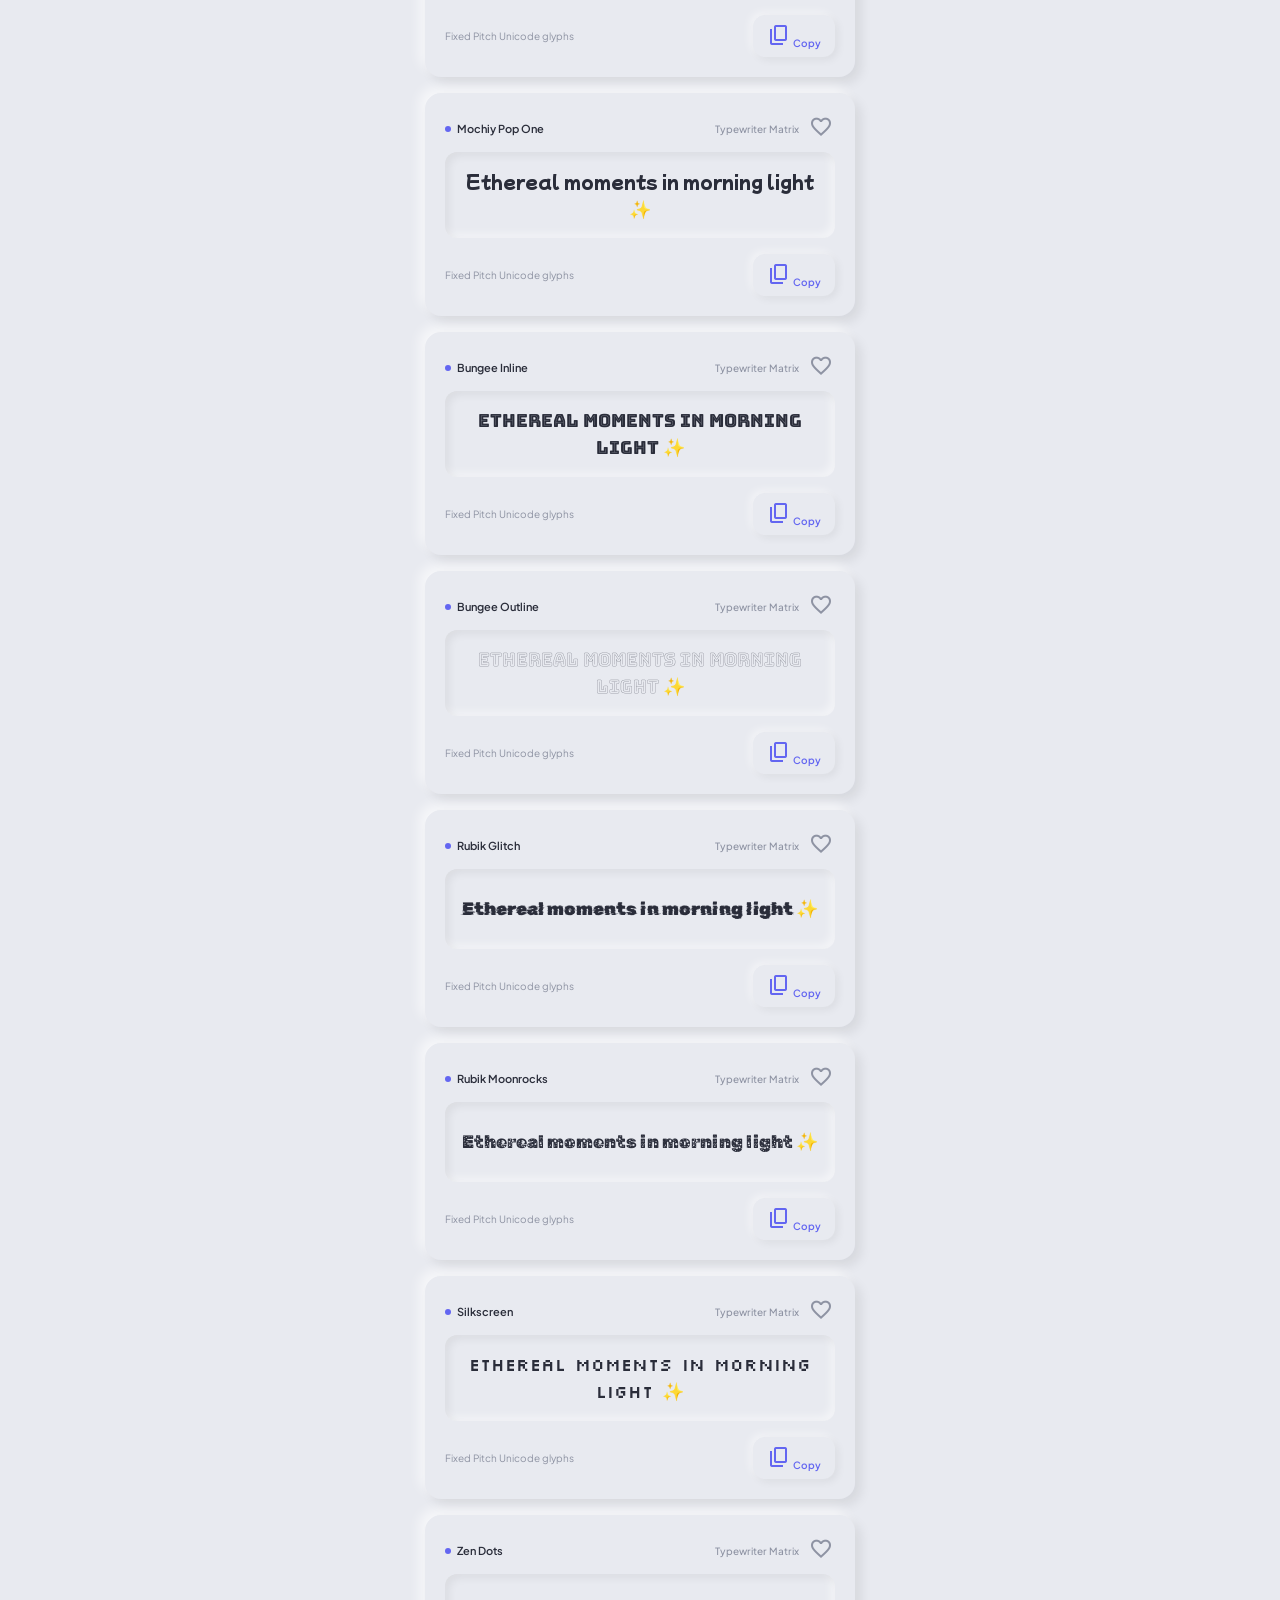
==== commit 3bbbbdce: "working on the history" ====
--- a/index.html
+++ b/index.html
@@ -45,14 +45,20 @@
       <!-- INPUT SECTION -->
       <div class="input-section">
         <div class="label-row">
-          <span>
-            <span class="material-symbols-outlined">edit_note</span>
-            Type your phrase...
-          </span>
-          <div class="icons">
-            <span class="material-symbols-outlined">quick_phrases</span>
-            <span class="material-symbols-outlined">backspace</span>
-            <span class="material-symbols-outlined">history</span>
+          <div class="label-left">
+            <span class="material-symbols-outlined label-icon">edit_note</span>
+            <span class="label-text">Type your phrase...</span>
+          </div>
+          <div class="label-actions">
+            <button class="icon-action" id="randomBtn" title="Random style">
+              <span class="material-symbols-outlined">casino</span>
+            </button>
+            <button class="icon-action" id="clearBtn" title="Clear text">
+              <span class="material-symbols-outlined">backspace</span>
+            </button>
+            <button class="icon-action" id="restoreBtn" title="Restore text">
+              <span class="material-symbols-outlined">history</span>
+            </button>
           </div>
         </div>
 
--- a/style.css
+++ b/style.css
@@ -231,6 +231,57 @@
   font-weight: 500;
 }
 
+.label-left {
+  display: flex;
+  align-items: center;
+  gap: 8px;
+  color: var(--text-secondary);
+  font-size: 12px;
+  font-weight: 500;
+}
+
+.label-icon {
+  font-size: 18px;
+  color: var(--primary);
+}
+
+.label-text {
+  color: var(--text-secondary);
+}
+
+.label-actions {
+  display: flex;
+  gap: 6px;
+}
+
+.icon-action {
+  width: 34px;
+  height: 34px;
+  border-radius: var(--r-full);
+  border: none;
+  background: var(--surface-raised);
+  color: var(--text-secondary);
+  cursor: pointer;
+  display: flex;
+  align-items: center;
+  justify-content: center;
+  box-shadow: var(--shadow-soft);
+  transition: all 0.15s ease;
+}
+
+.icon-action .material-symbols-outlined {
+  font-size: 18px;
+}
+
+.icon-action:active {
+  box-shadow: var(--shadow-inset);
+  color: var(--primary);
+}
+
+.icon-action:hover {
+  color: var(--primary);
+}
+
 .icons {
   display: flex;
   gap: var(--space-sm);
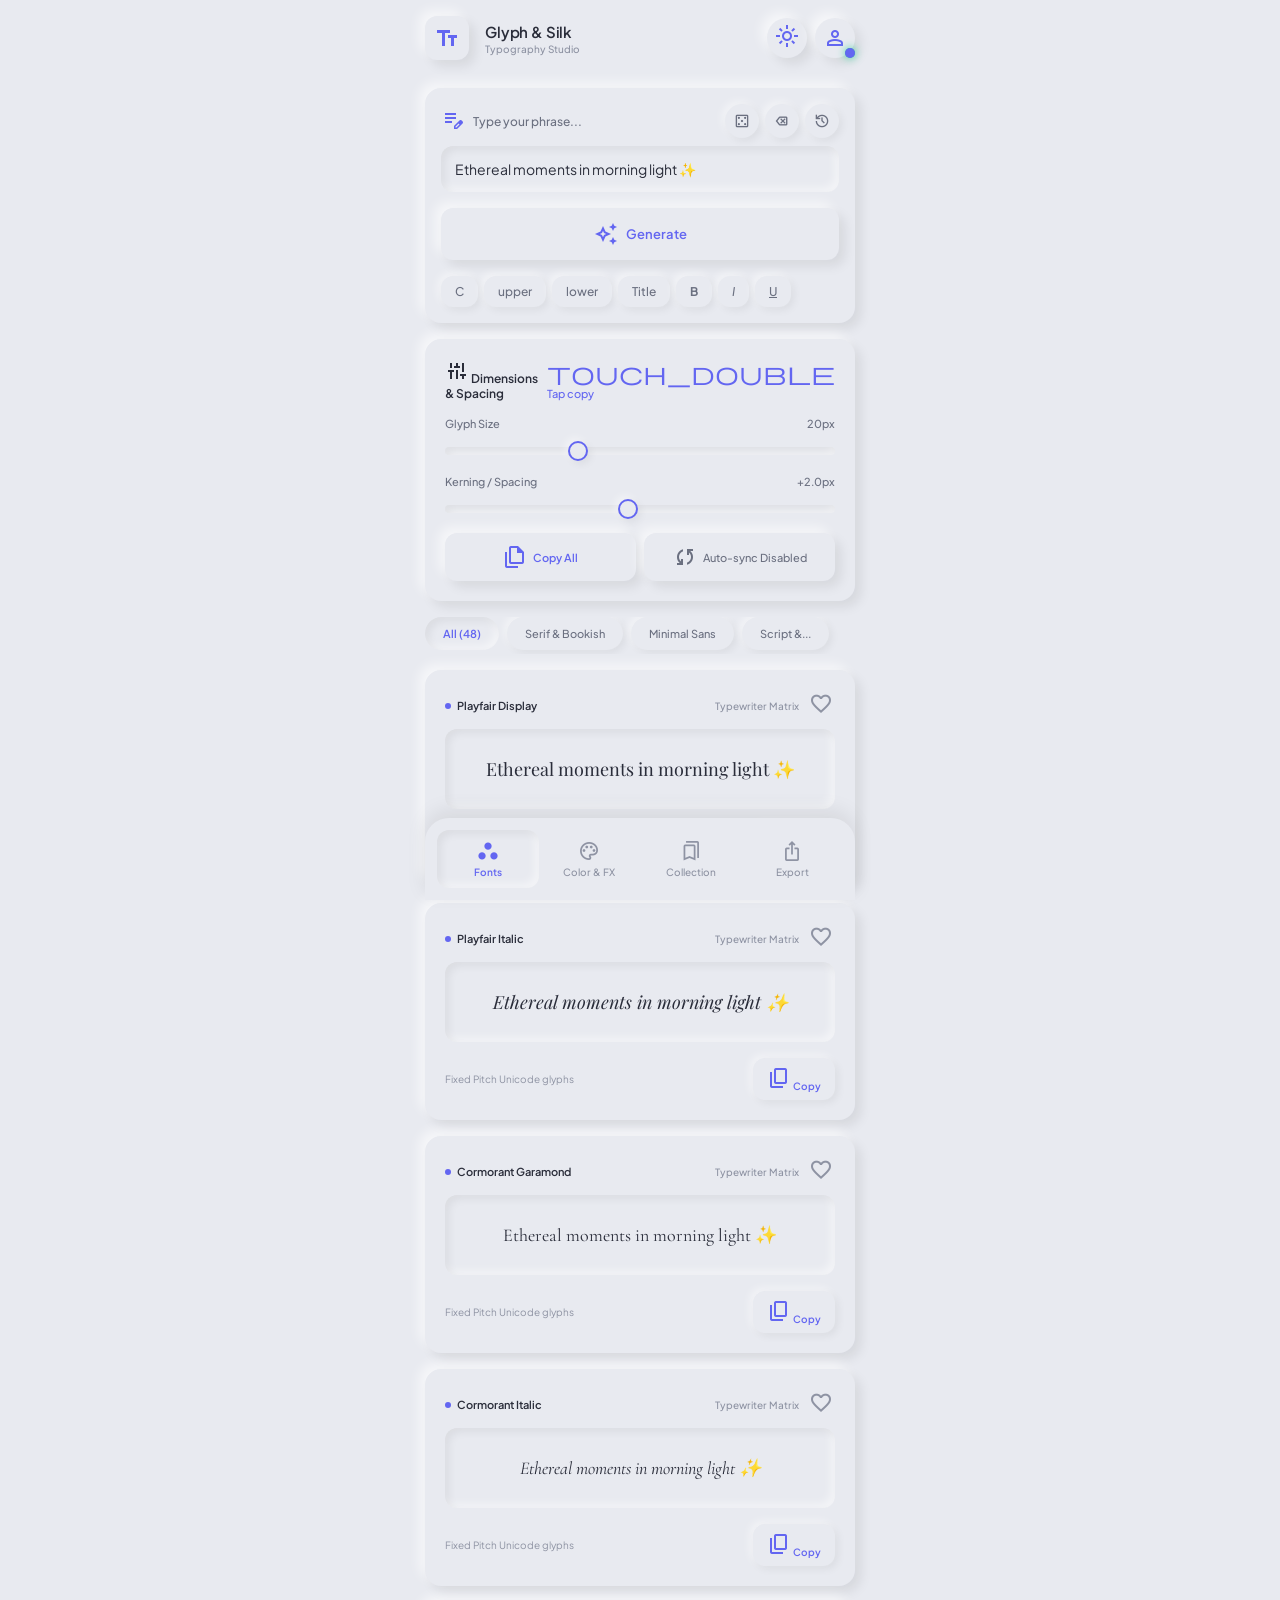
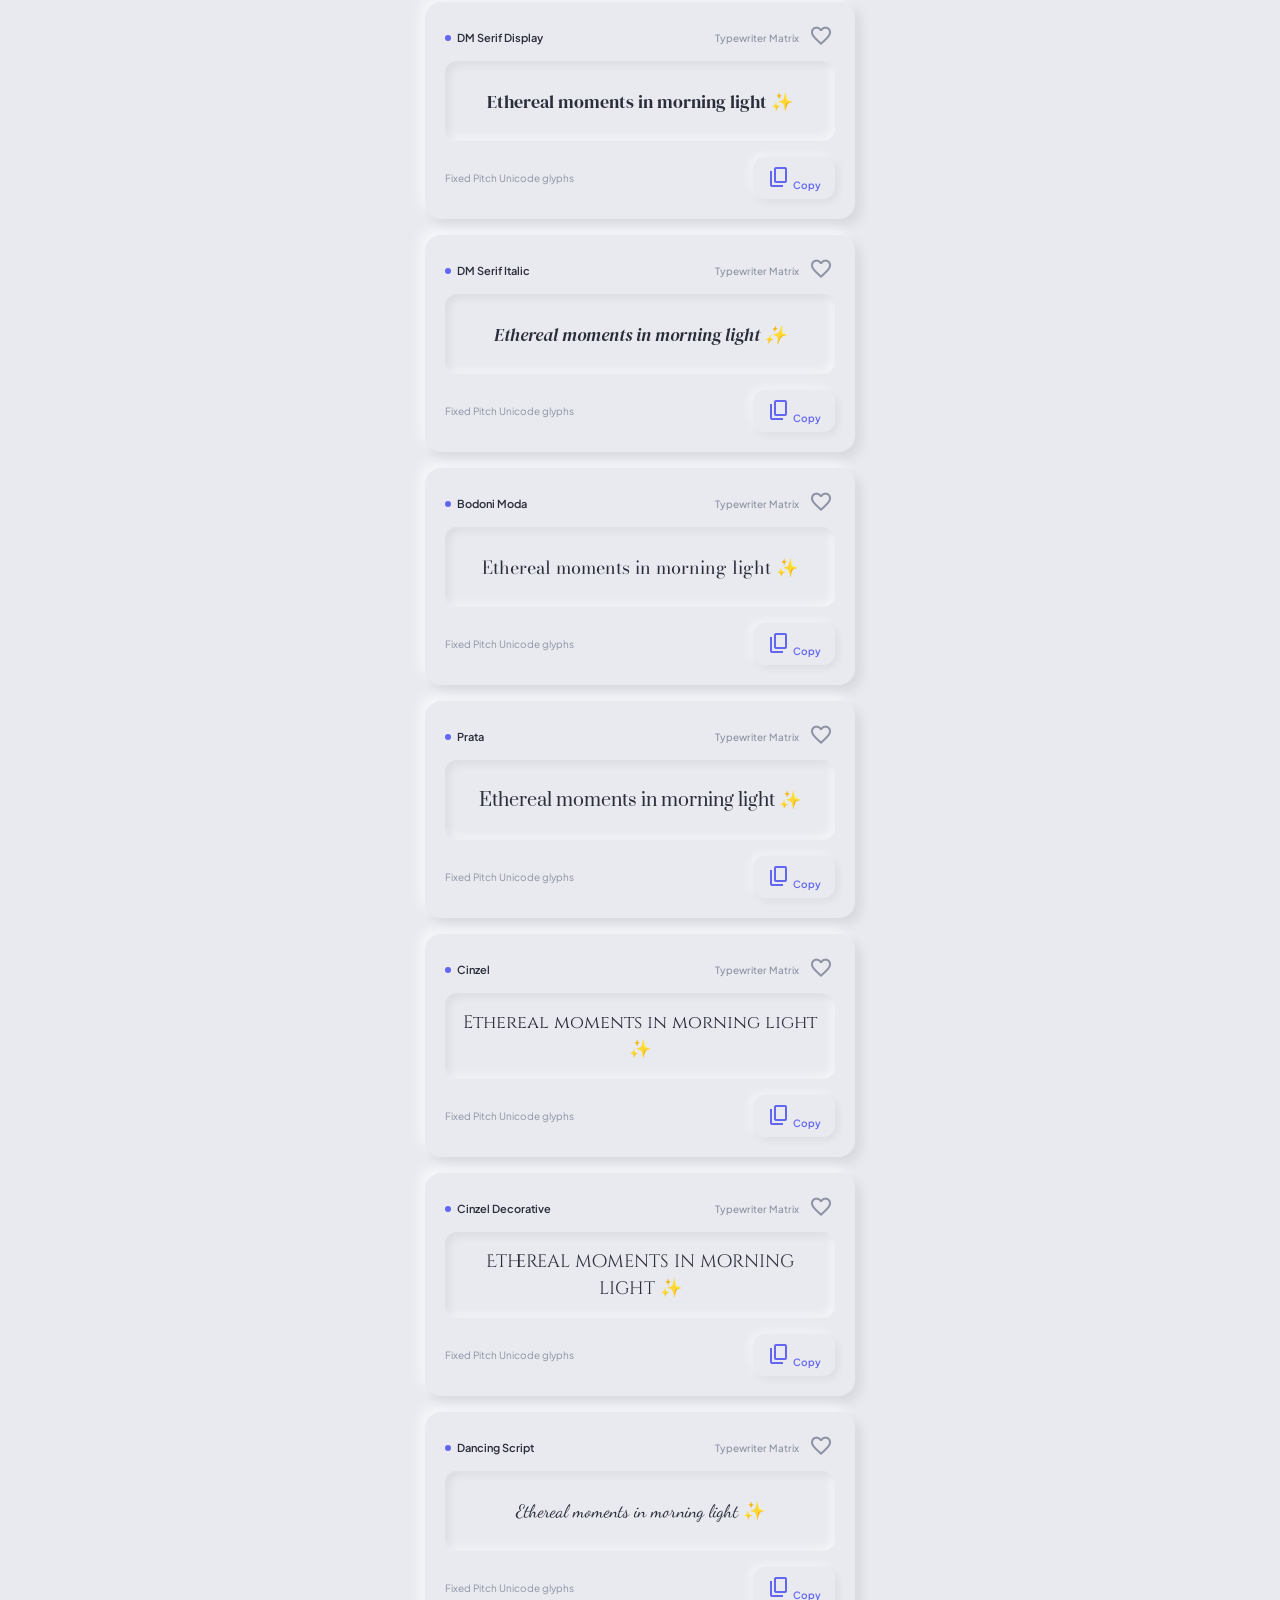
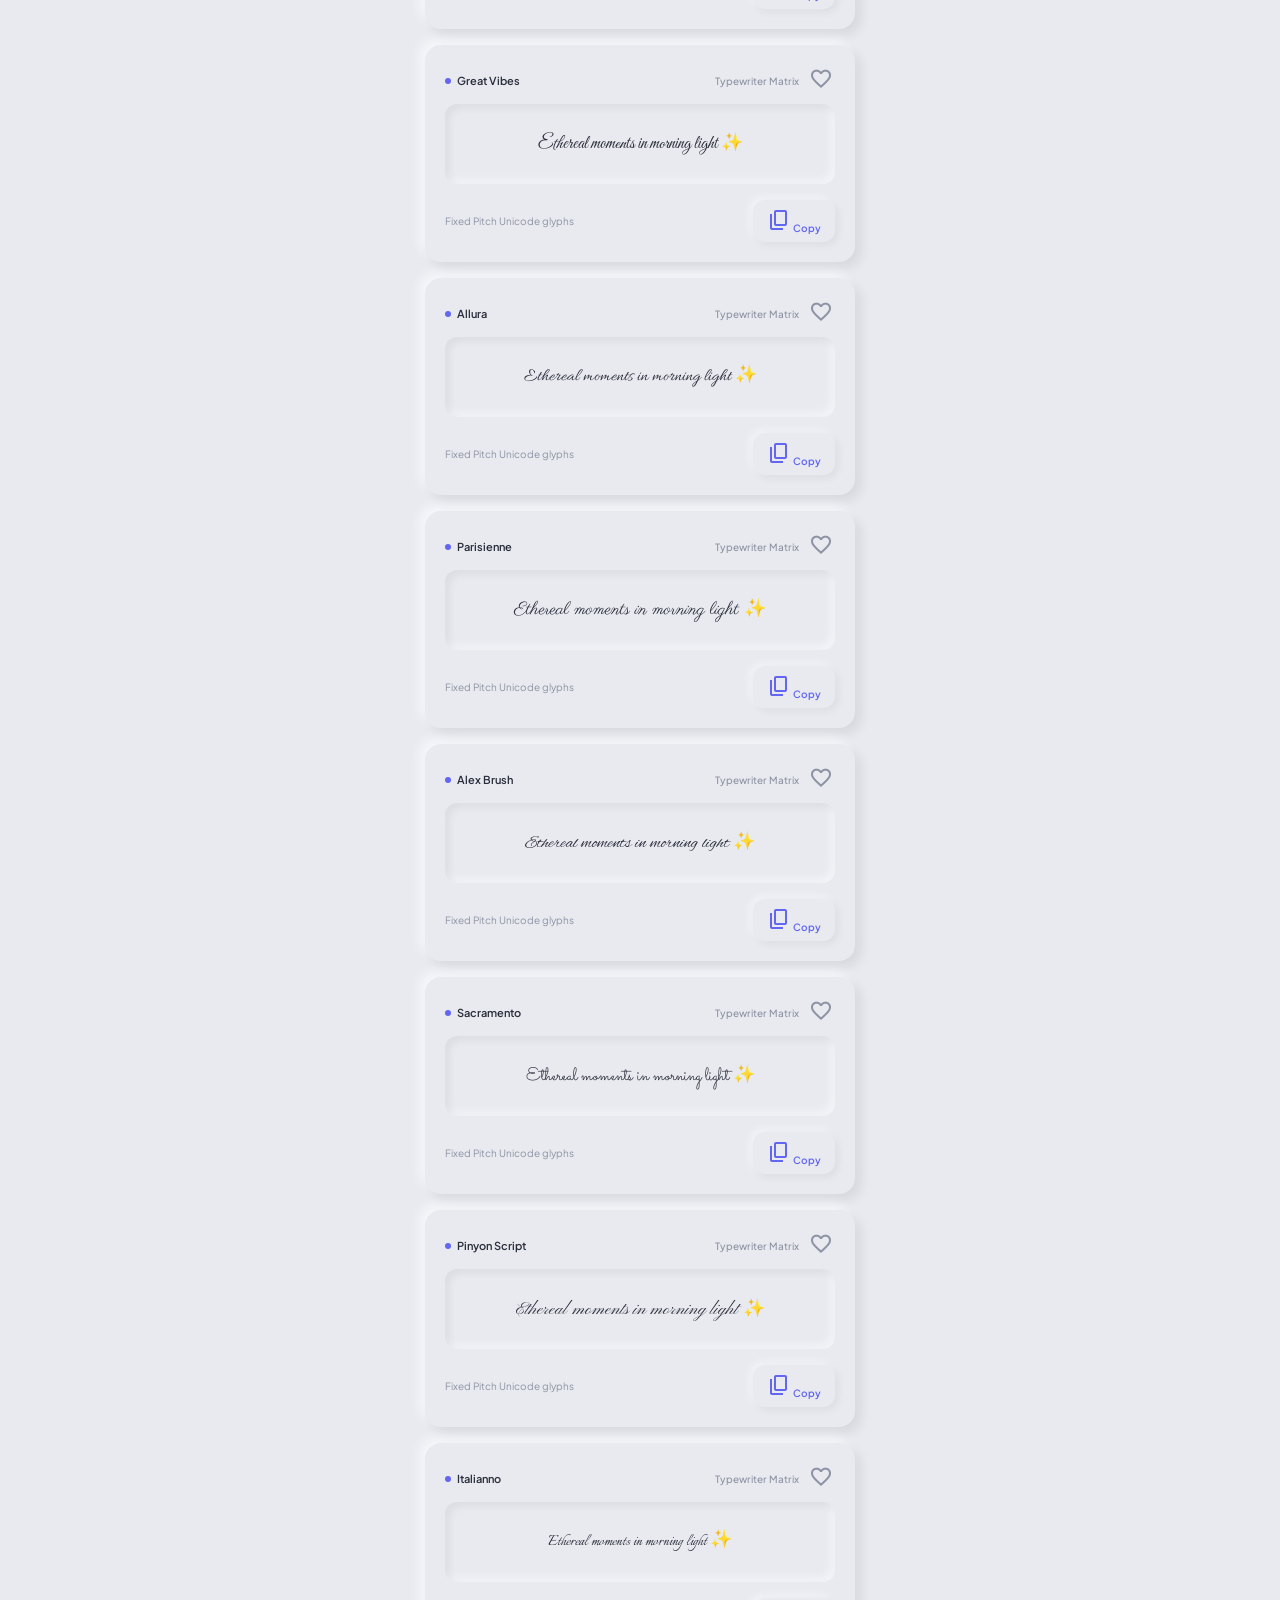
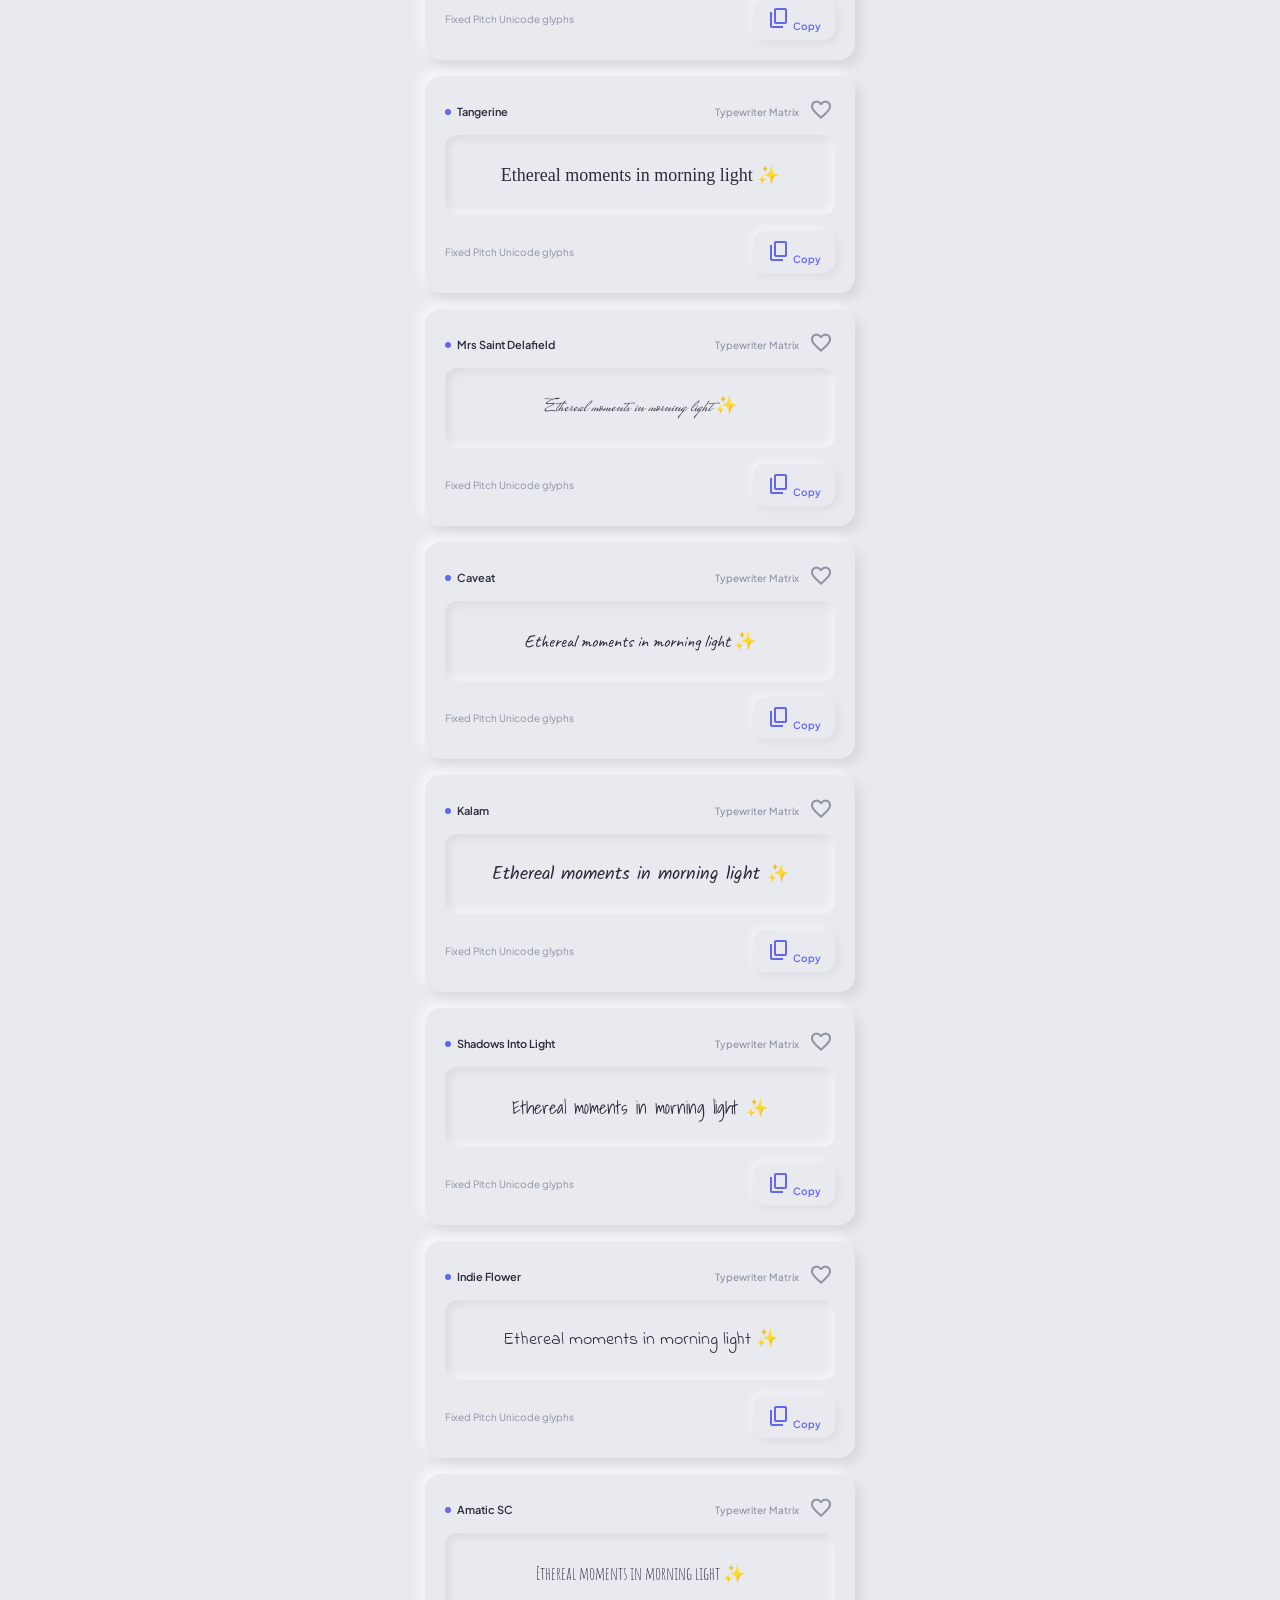
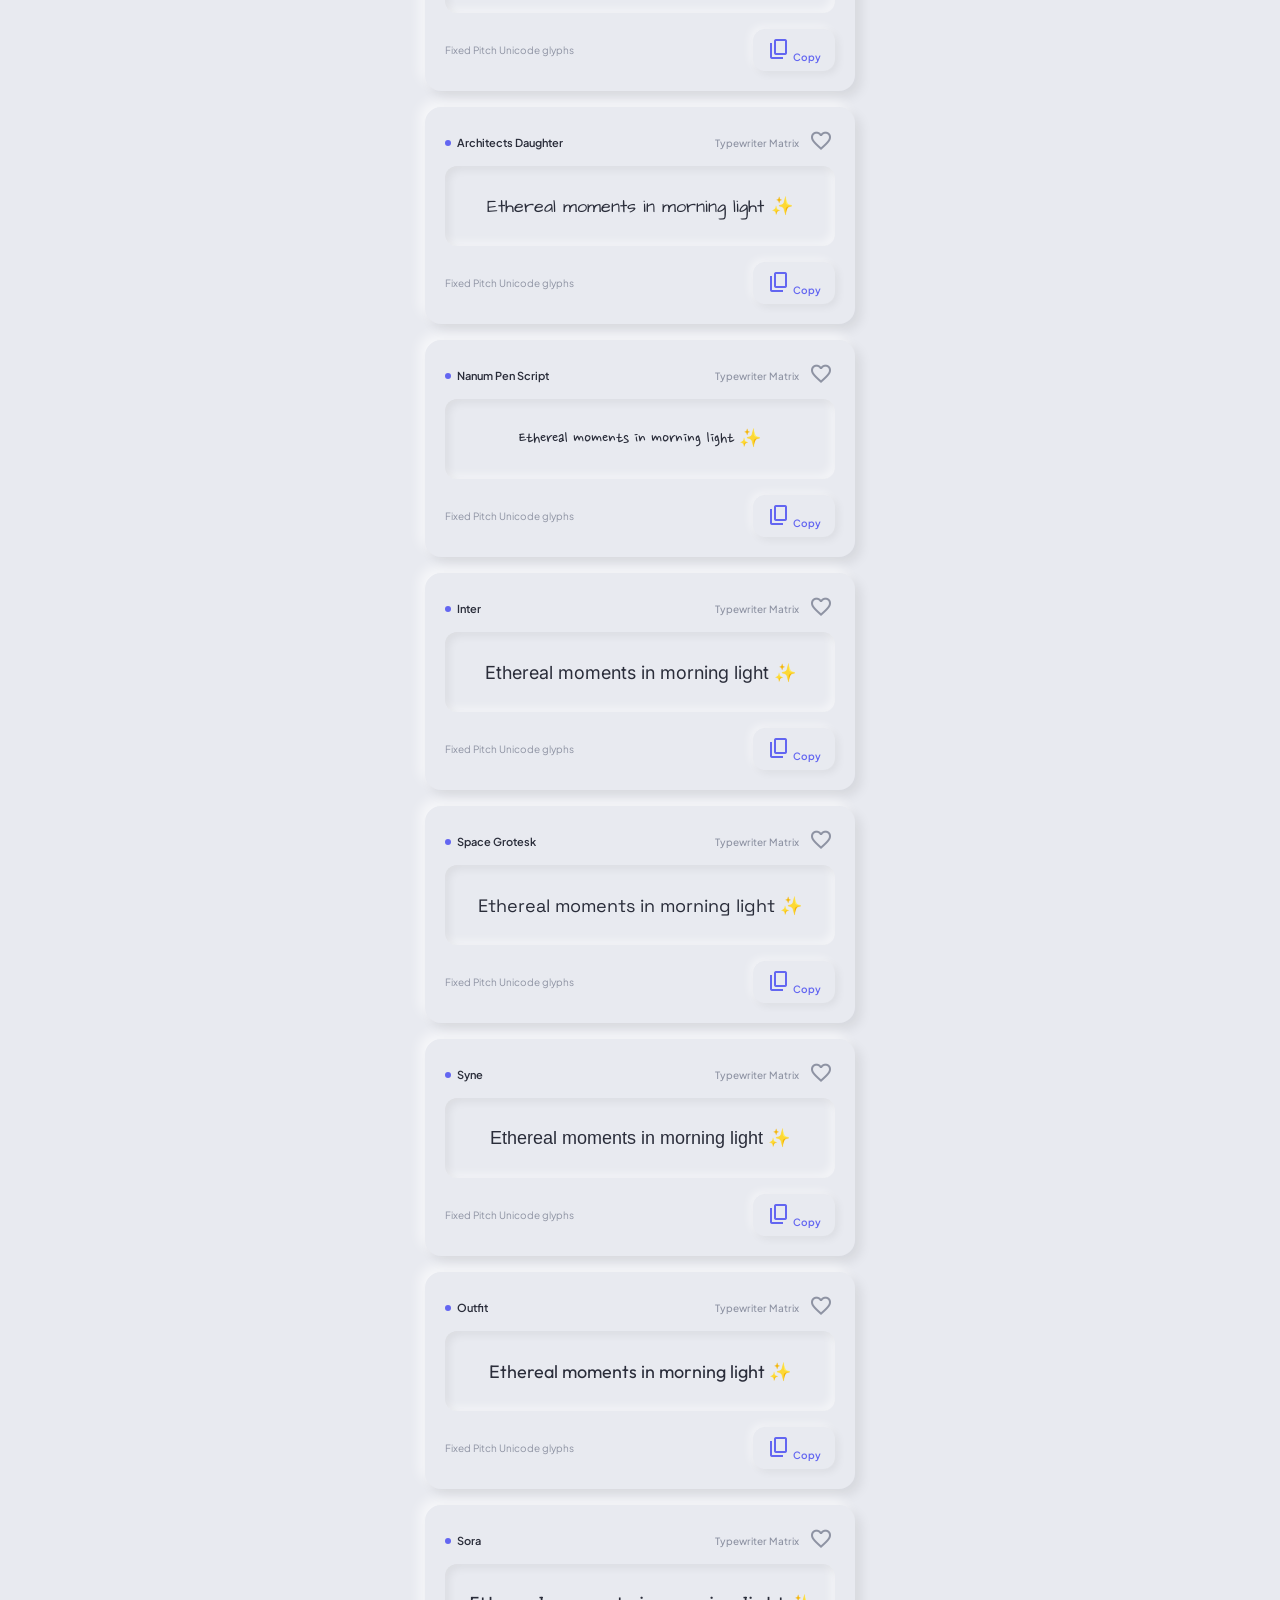
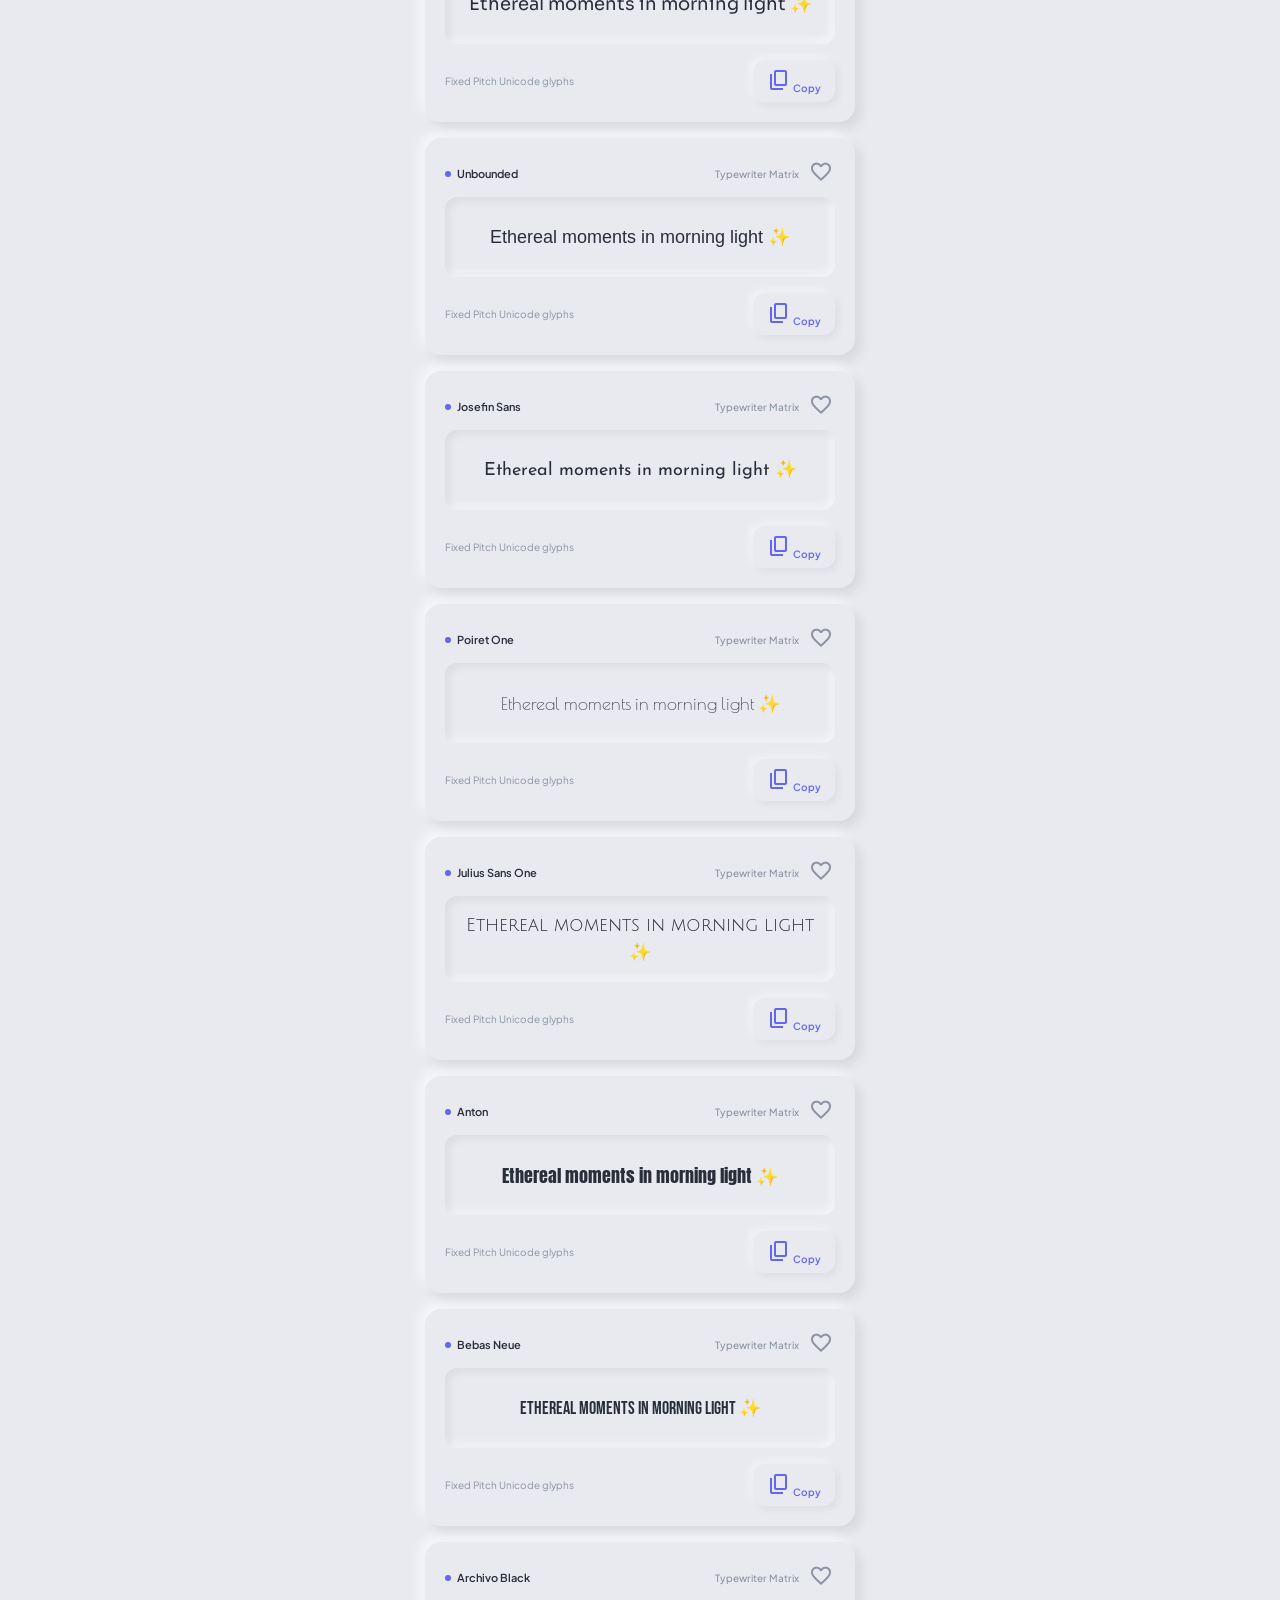
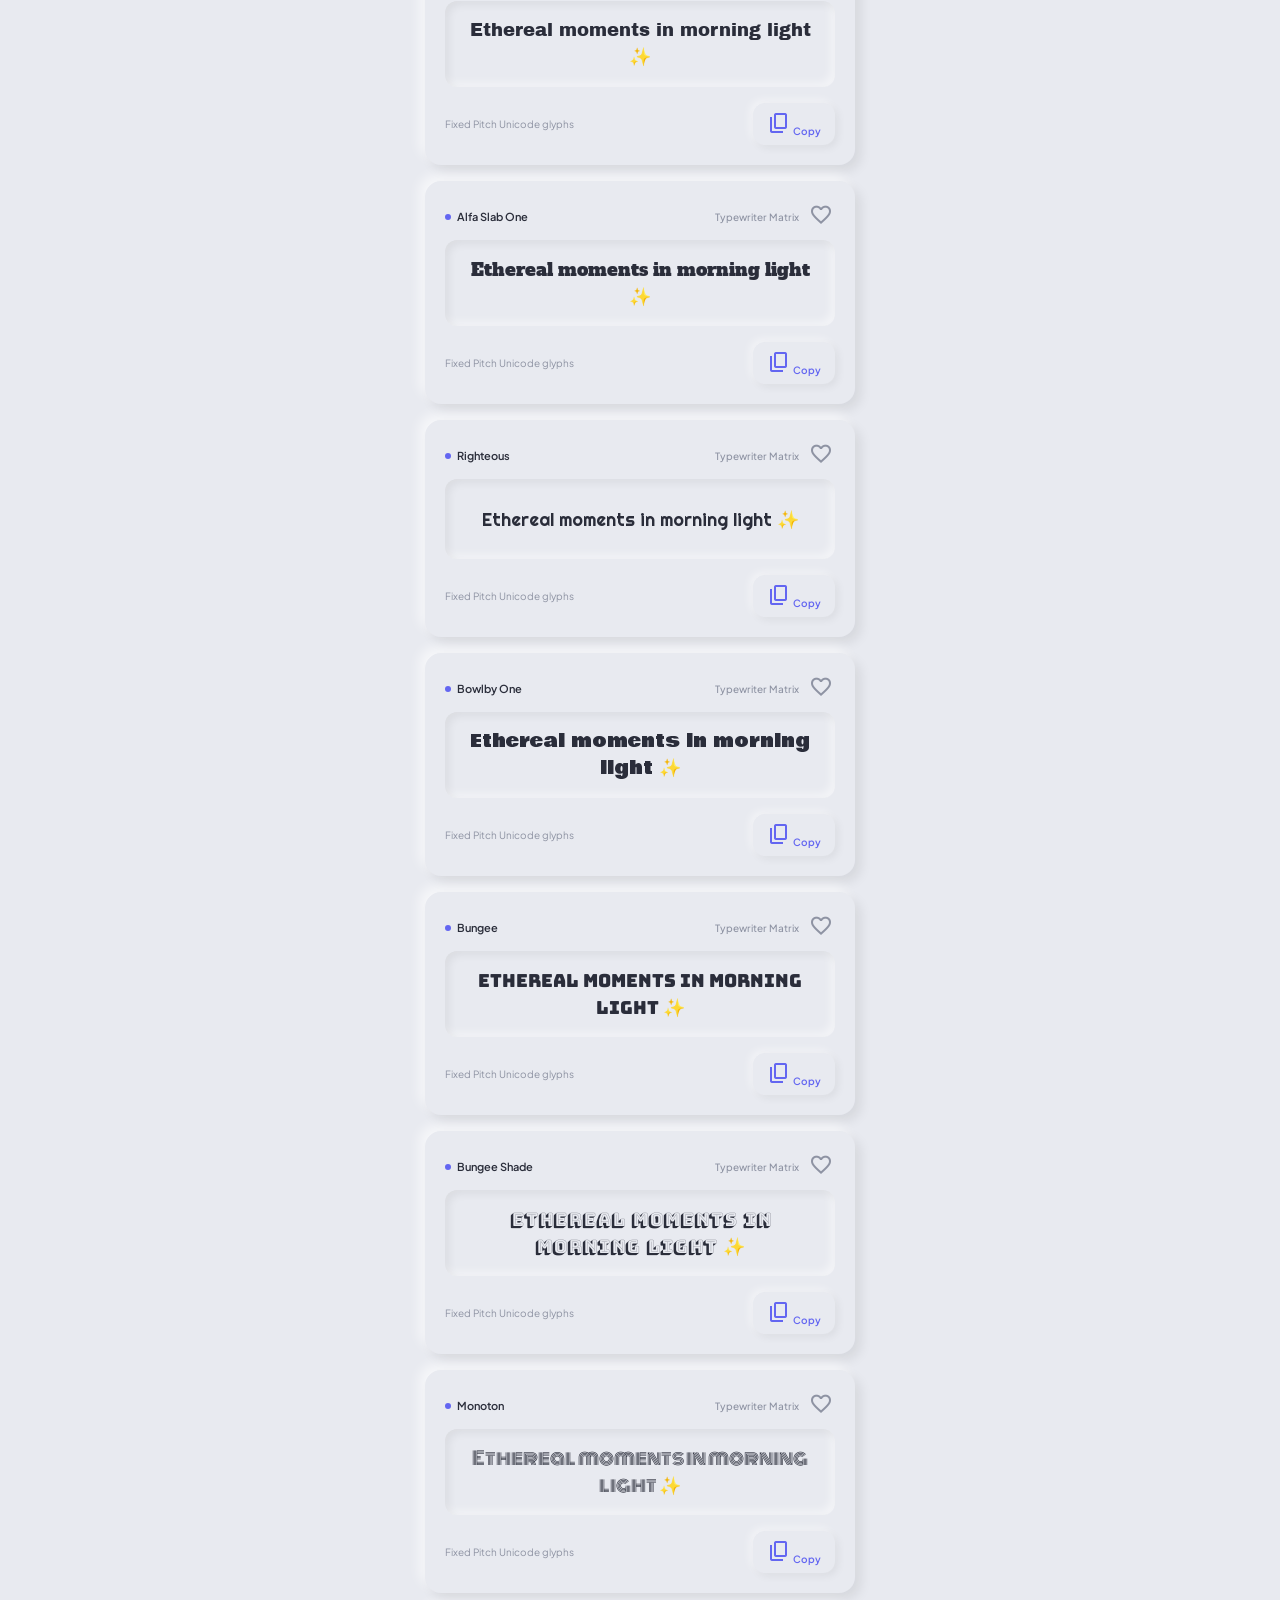
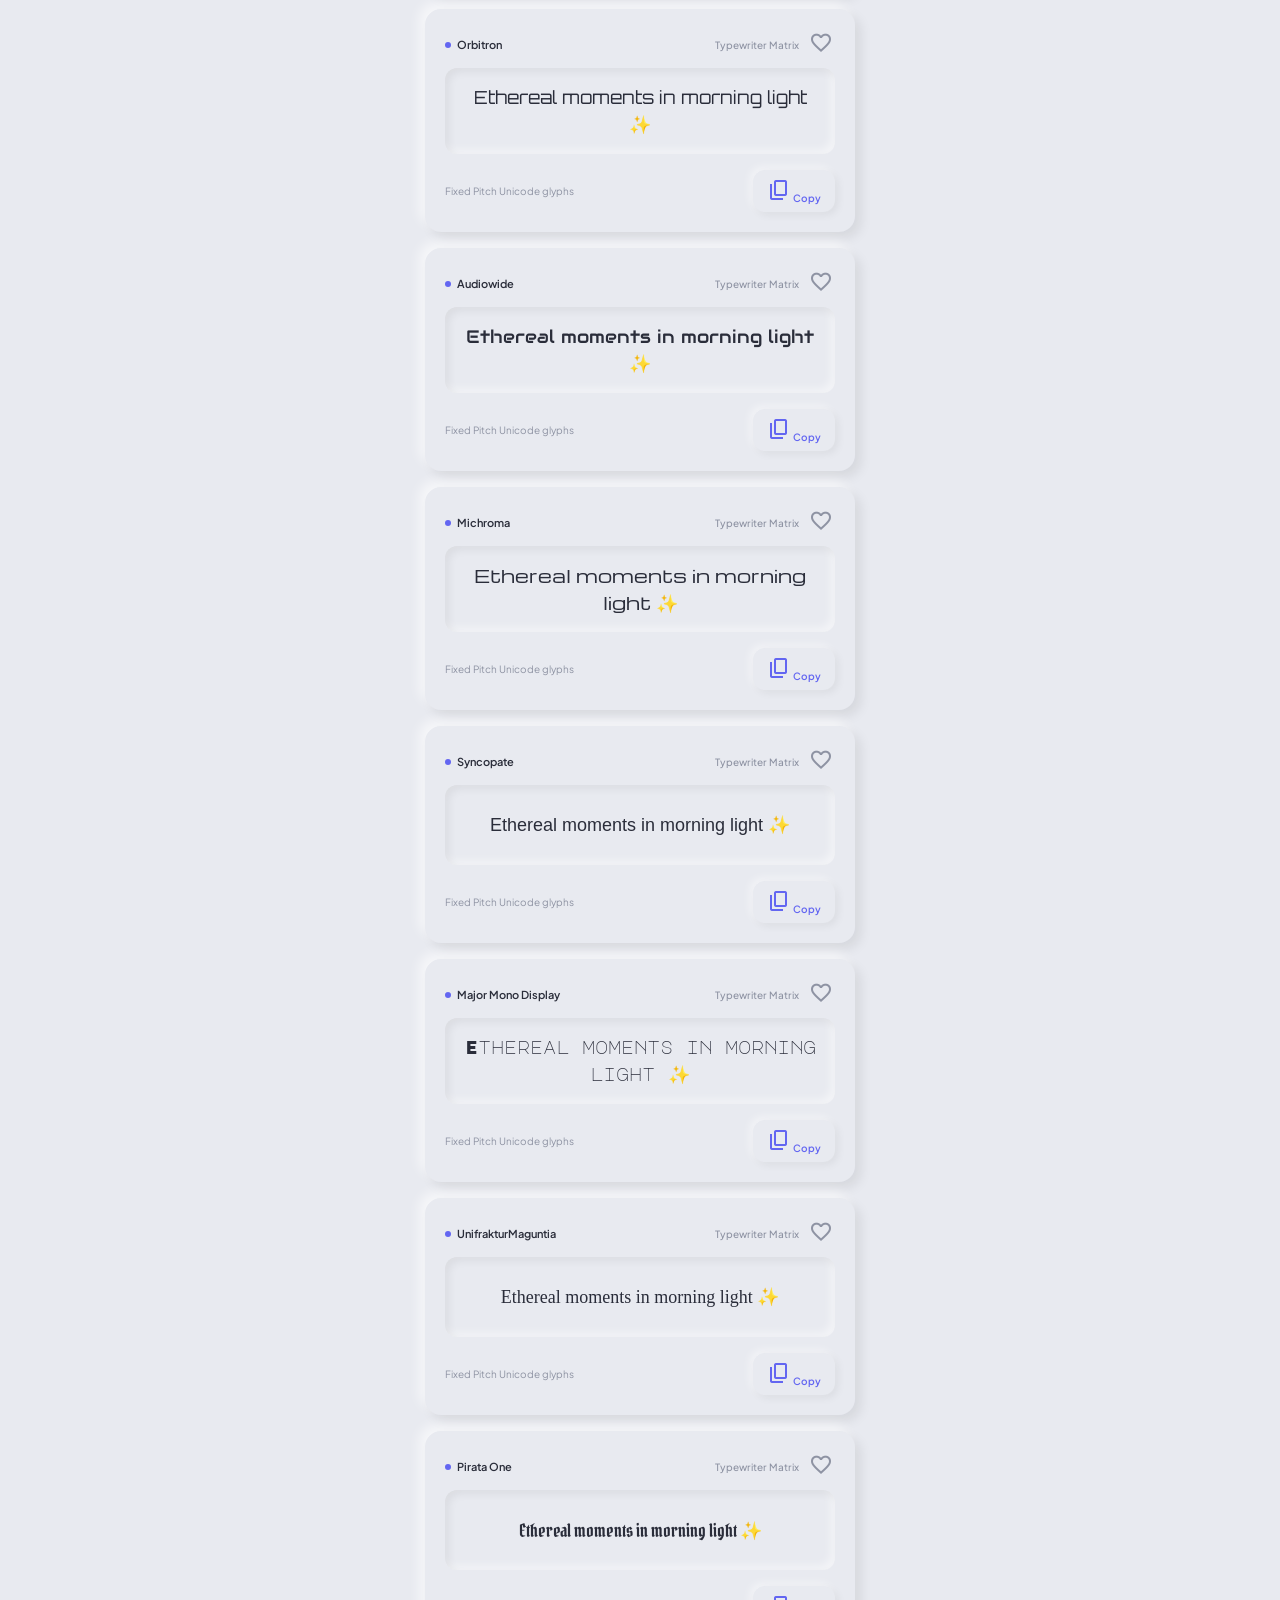
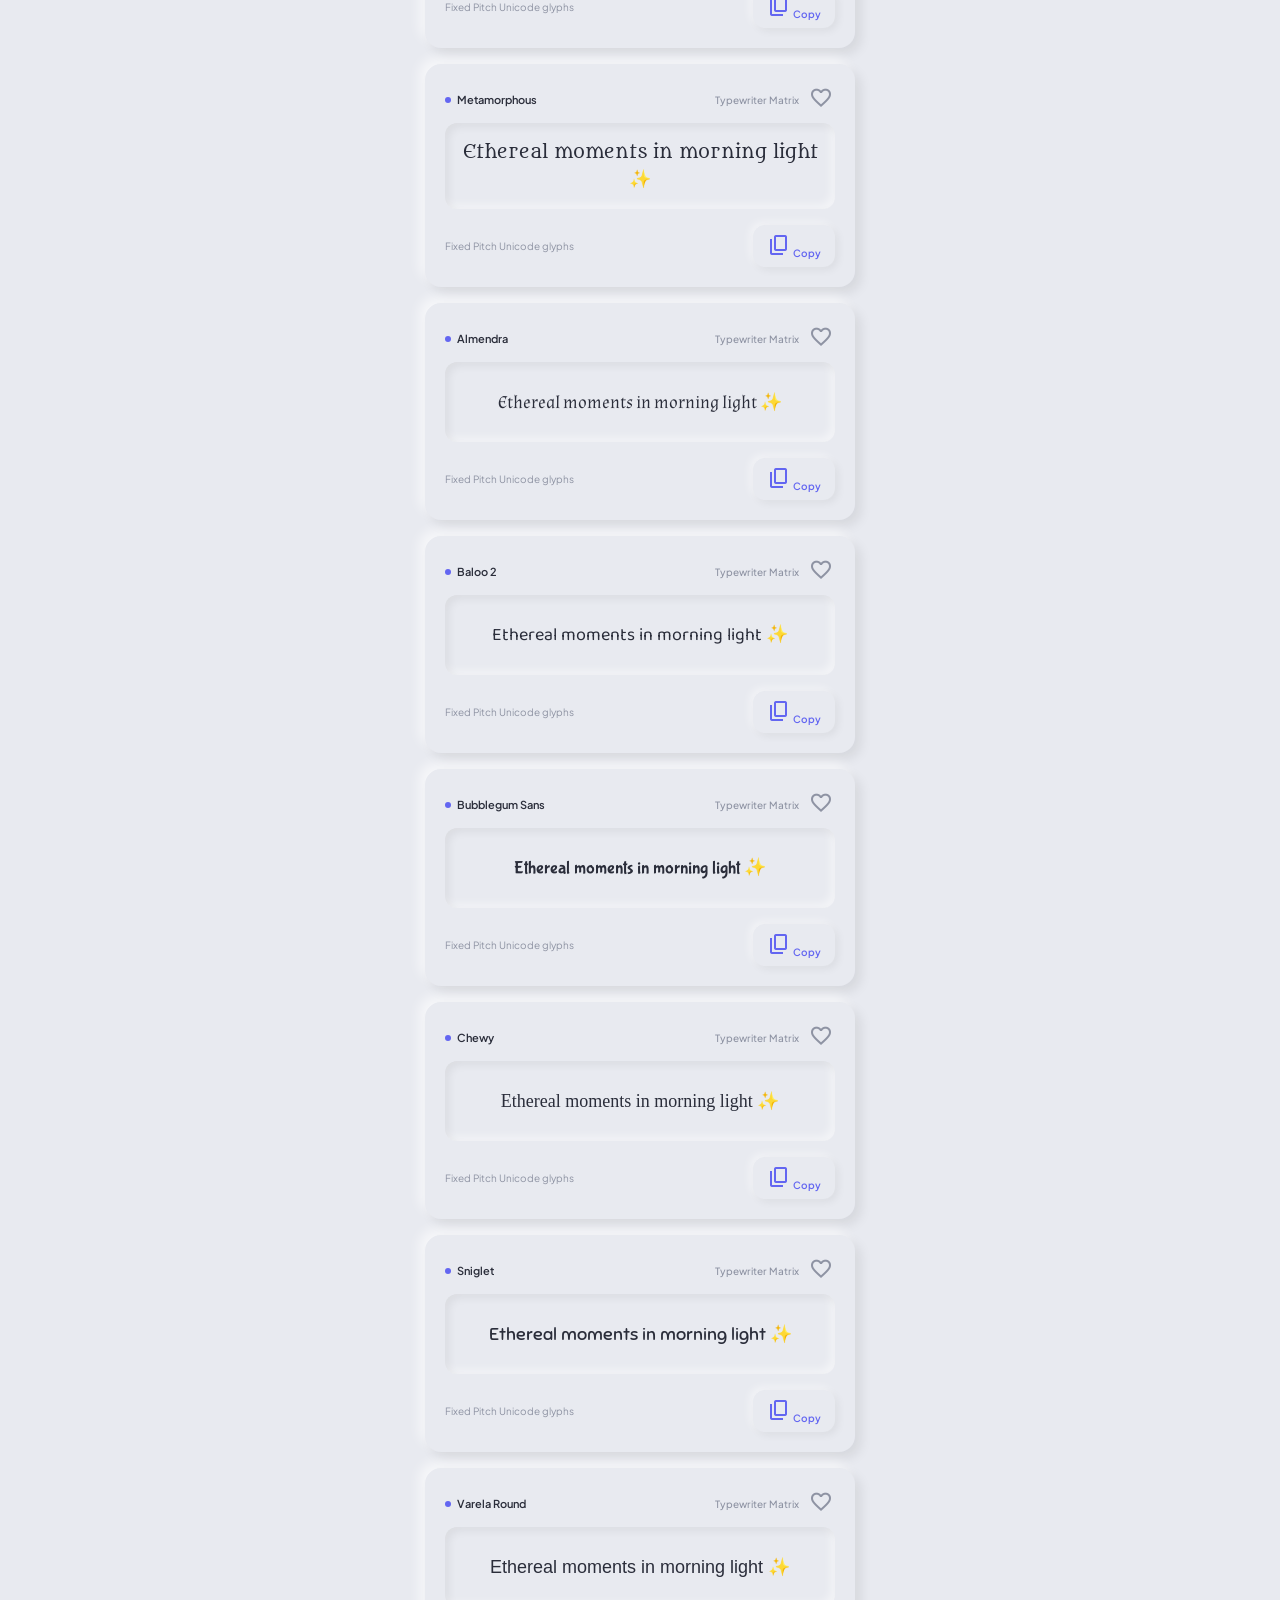
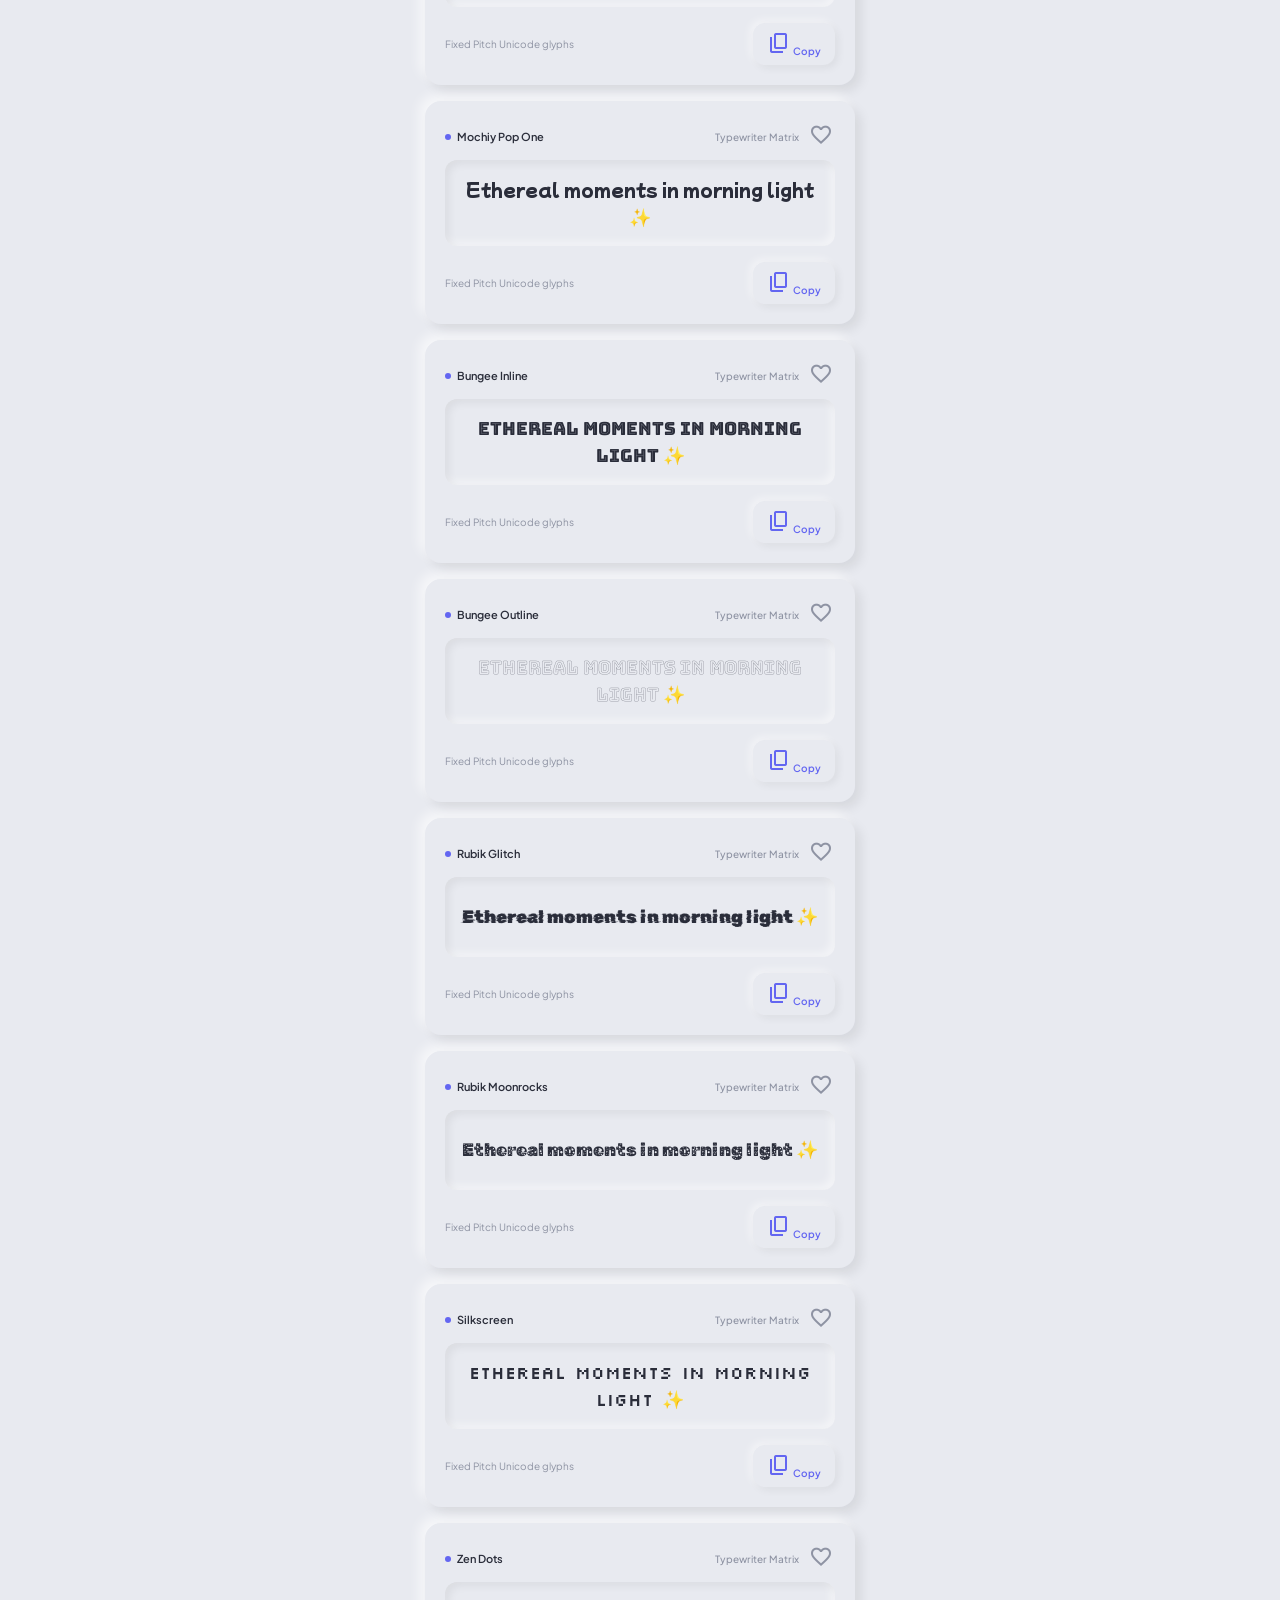
==== commit ec0653cb: "modifying the code to have a better header" ====
--- a/index.html
+++ b/index.html
@@ -5,6 +5,7 @@
     <meta name="viewport" content="width=device-width, initial-scale=1.0" />
     <title>Glyph & Silk</title>
     <link rel="stylesheet" href="style.css" />
+
     <!-- Google Fonts -->
     <link
       rel="stylesheet"
@@ -29,16 +30,23 @@
       <header class="header">
         <div class="header-left">
           <div class="logo">
-            <span class="material-symbols-outlined">atr</span>
+            <span class="material-symbols-outlined">text_fields</span>
           </div>
           <div>
             <h1>Glyph & Silk</h1>
-            <p>v2.4 Live</p>
+            <p>Typography Studio</p>
           </div>
         </div>
         <div class="header-right">
-          <button class="theme-btn" id="themeToggle">☾</button>
-          <div class="avatar">O</div>
+          <button class="theme-btn" id="themeToggle">
+            <span class="material-symbols-outlined">dark_mode</span>
+          </button>
+          <div class="avatar">
+            <span class="material-symbols-outlined">person</span>
+            <span class="avatar-dot dot-live">
+              <span class="dot-ping"></span>
+            </span>
+          </div>
         </div>
       </header>
 
--- a/style.css
+++ b/style.css
@@ -9,6 +9,7 @@
    LIGHT THEME (default) — Neomorphic / Soft UI
    ============================================================ */
 :root {
+  --live-color: #6366f1;
   --surface-base: #e8eaf0;
   --surface-raised: #e8eaf0;
   --surface-pressed: #e8eaf0;
@@ -48,6 +49,7 @@
    DARK THEME — Neomorphic / Soft UI
    ============================================================ */
 [data-theme="dark"] {
+  --live-color: #818cf8;
   --surface-base: #1a1d26;
   --surface-raised: #1a1d26;
   --surface-pressed: #1a1d26;
@@ -117,6 +119,7 @@
 }
 
 .logo {
+  position: relative;
   width: 44px;
   height: 44px;
   background: var(--surface-raised);
@@ -124,10 +127,67 @@
   display: flex;
   align-items: center;
   justify-content: center;
+  box-shadow: var(--shadow-raised);
+}
+
+.dot-live {
+  position: relative;
+  width: 12px;
+  height: 12px;
+  background: var(--primary);
+  border-radius: 50%;
+  box-shadow: 0 0 12px var(--live-color);
+}
+
+.dot-live,
+.dot-ping {
+  background: var(--live-color);
+}
+
+.dot-ping {
+  position: absolute;
+  top: 0;
+  left: 0;
+  width: 100%;
+  height: 100%;
+  background: var(--primary);
+  border-radius: 50%;
+  animation: ping 1.5s cubic-bezier(0, 0, 0.2, 1) infinite;
+}
+
+@keyframes ping {
+  0% {
+    transform: scale(1);
+    opacity: 0.8;
+  }
+  75%,
+  100% {
+    transform: scale(2.5);
+    opacity: 0;
+  }
+}
+
+.logo {
+  width: 44px;
+  height: 44px;
+  background: var(--surface-raised);
+  border-radius: var(--r-md);
+  display: flex;
+  align-items: center;
+  justify-content: center;
   color: var(--primary);
   font-size: 14px;
   font-weight: 700;
   box-shadow: var(--shadow-raised);
+  cursor: pointer;
+}
+
+.header {
+  display: flex;
+  justify-content: space-between;
+  align-items: center;
+  margin-bottom: var(--space-lg);
+  padding: var(--space-xs) 0;
 }
 
 .header h1 {
@@ -150,6 +210,12 @@
   gap: var(--space-sm);
 }
 
+.header-left {
+  display: flex;
+  align-items: center;
+  gap: var(--space-md);
+}
+
 .theme-btn {
   width: 40px;
   height: 40px;
@@ -179,6 +245,19 @@
   color: var(--primary);
   font-size: 14px;
   box-shadow: var(--shadow-raised);
+  position: relative;
+  cursor: pointer;
+}
+
+.avatar-dot {
+  position: absolute;
+  bottom: 0;
+  right: 0;
+  width: 10px;
+  height: 10px;
+  background: #34d399;
+  border-radius: 50%;
+  box-shadow: 0 0 8px #34d399;
 }
 
 /* ============================================================
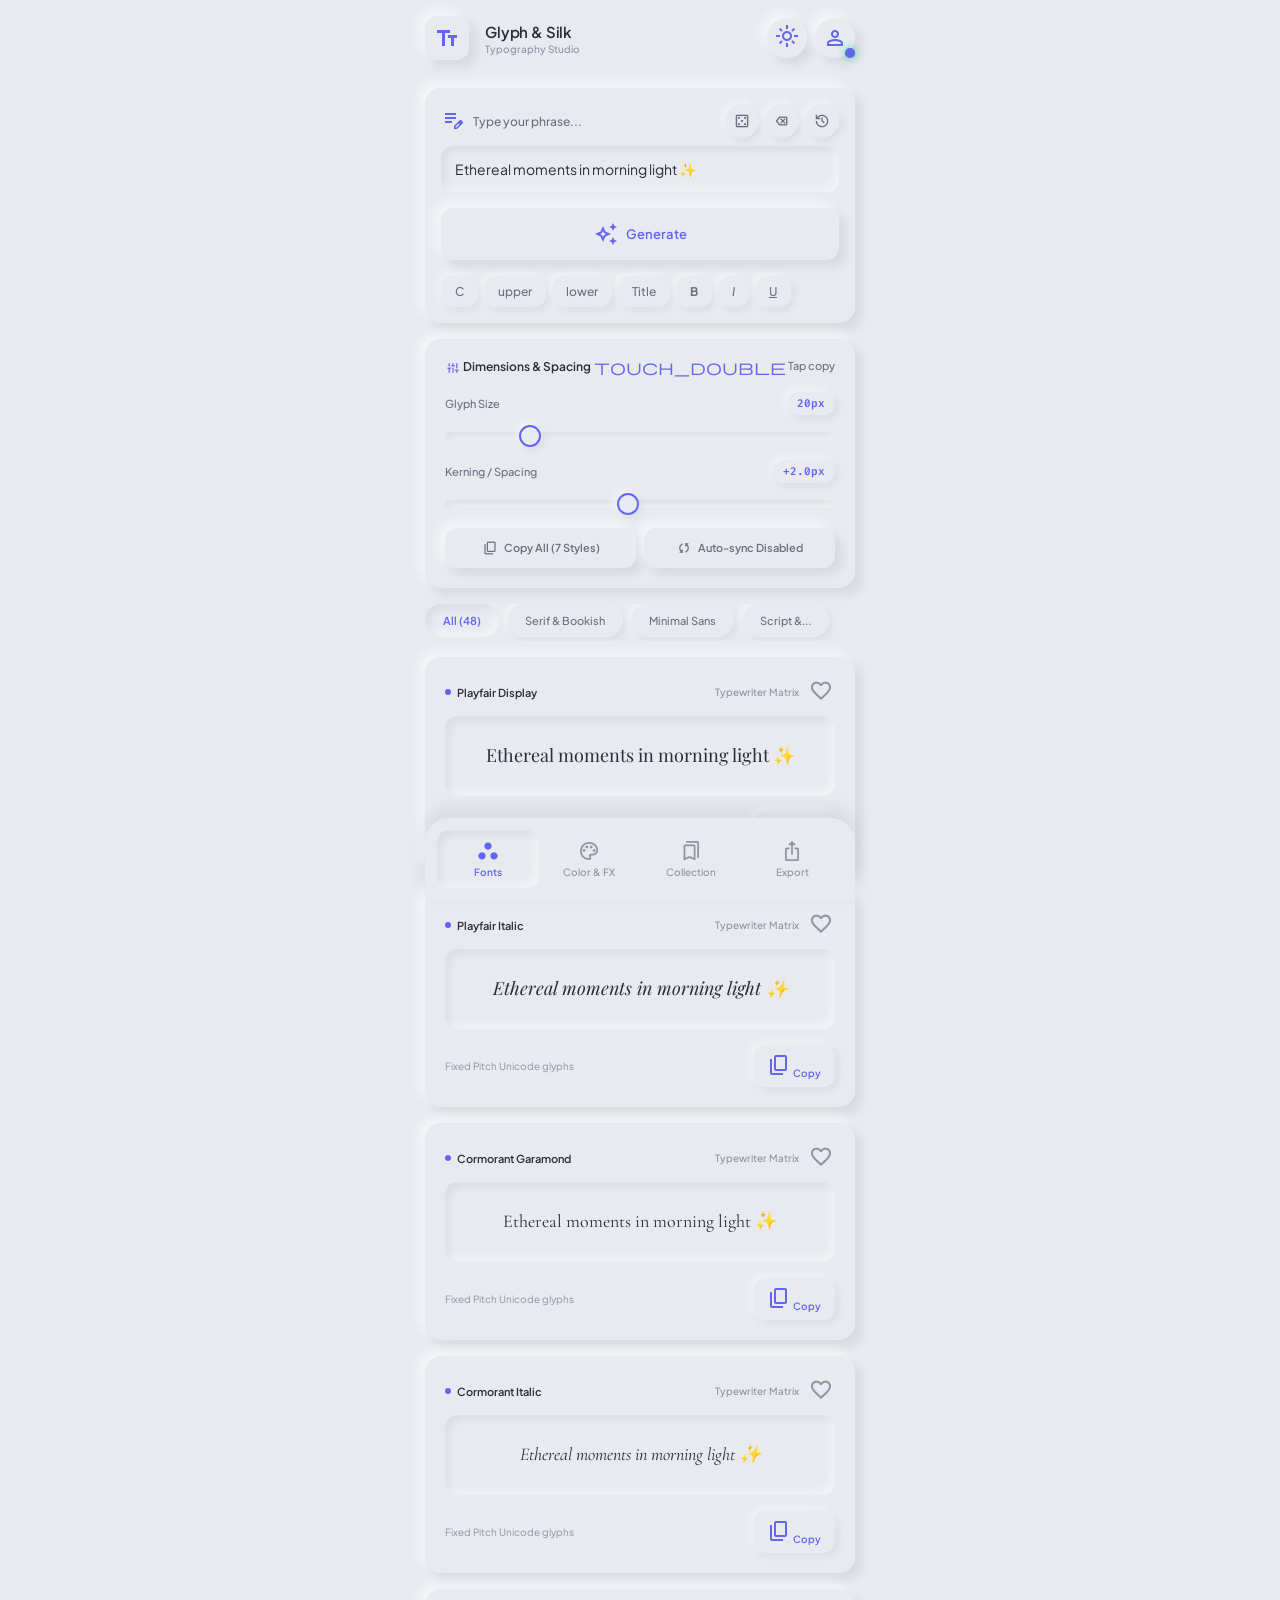
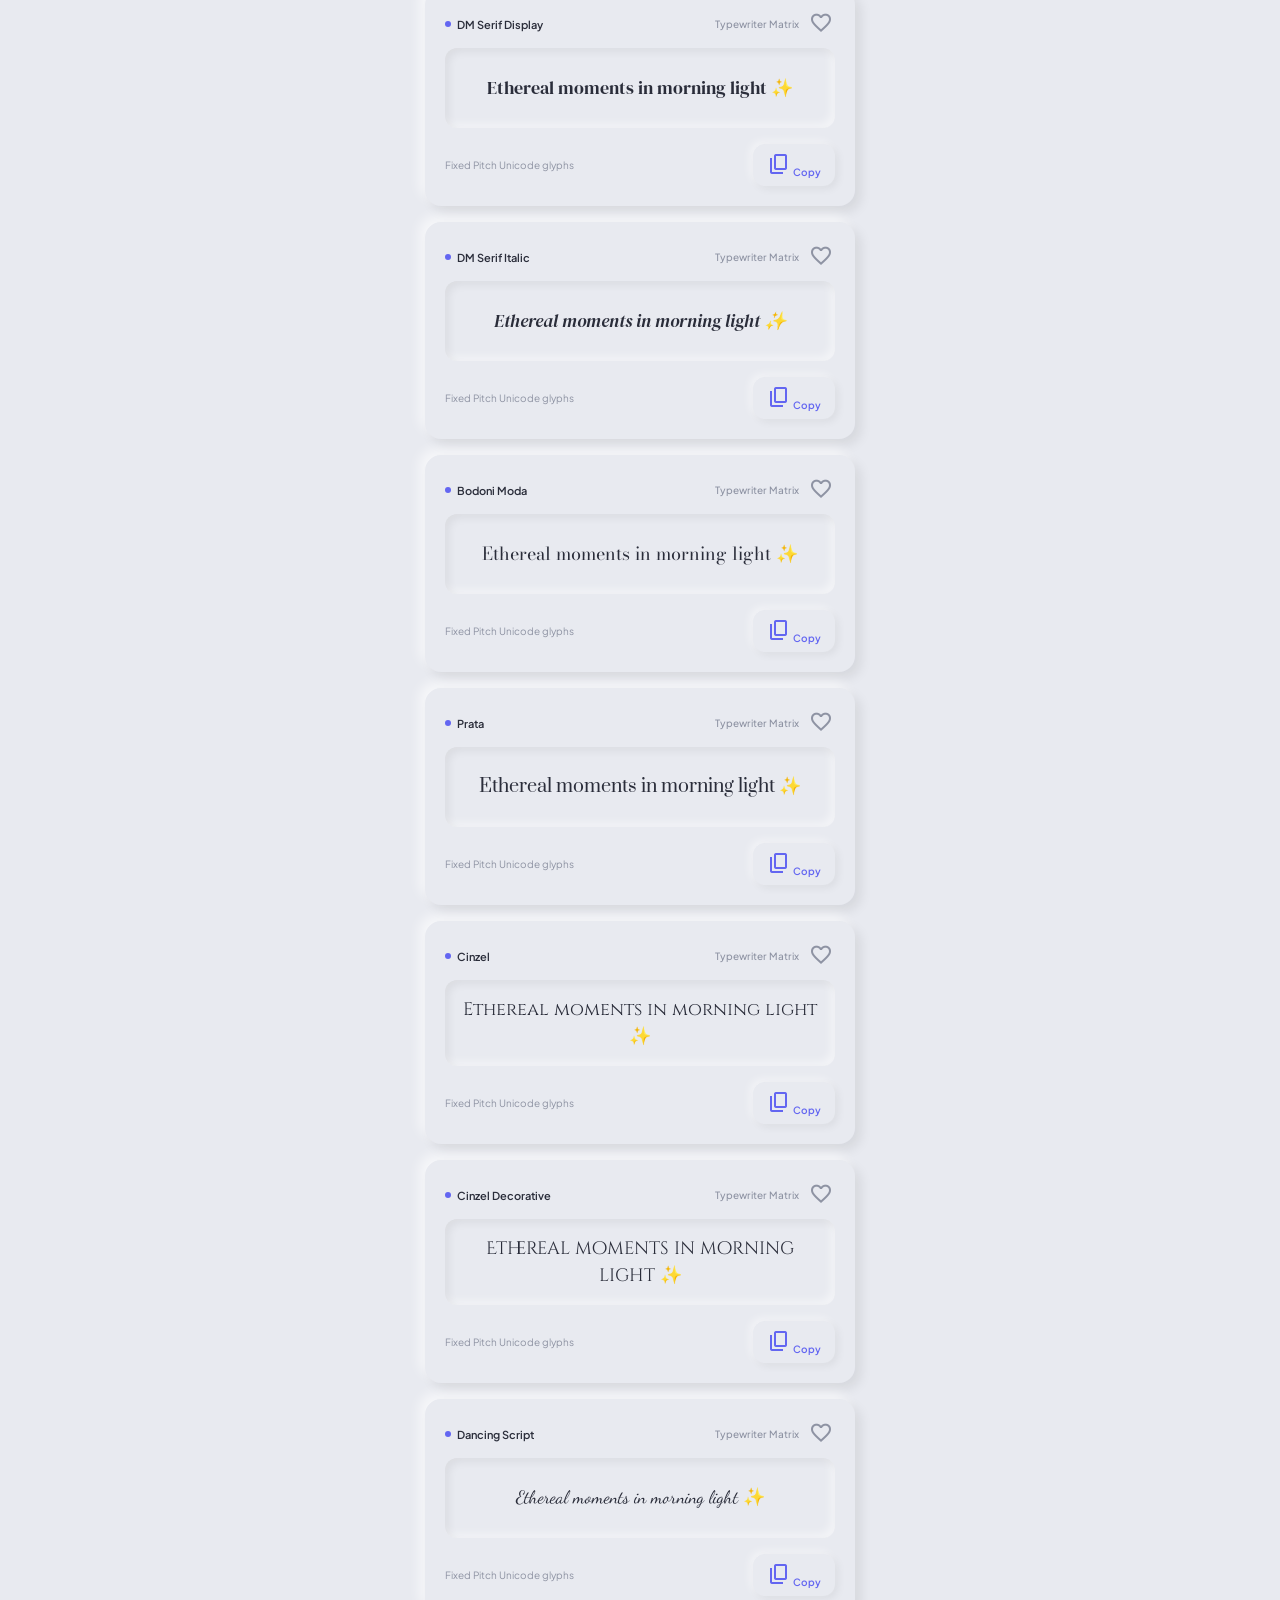
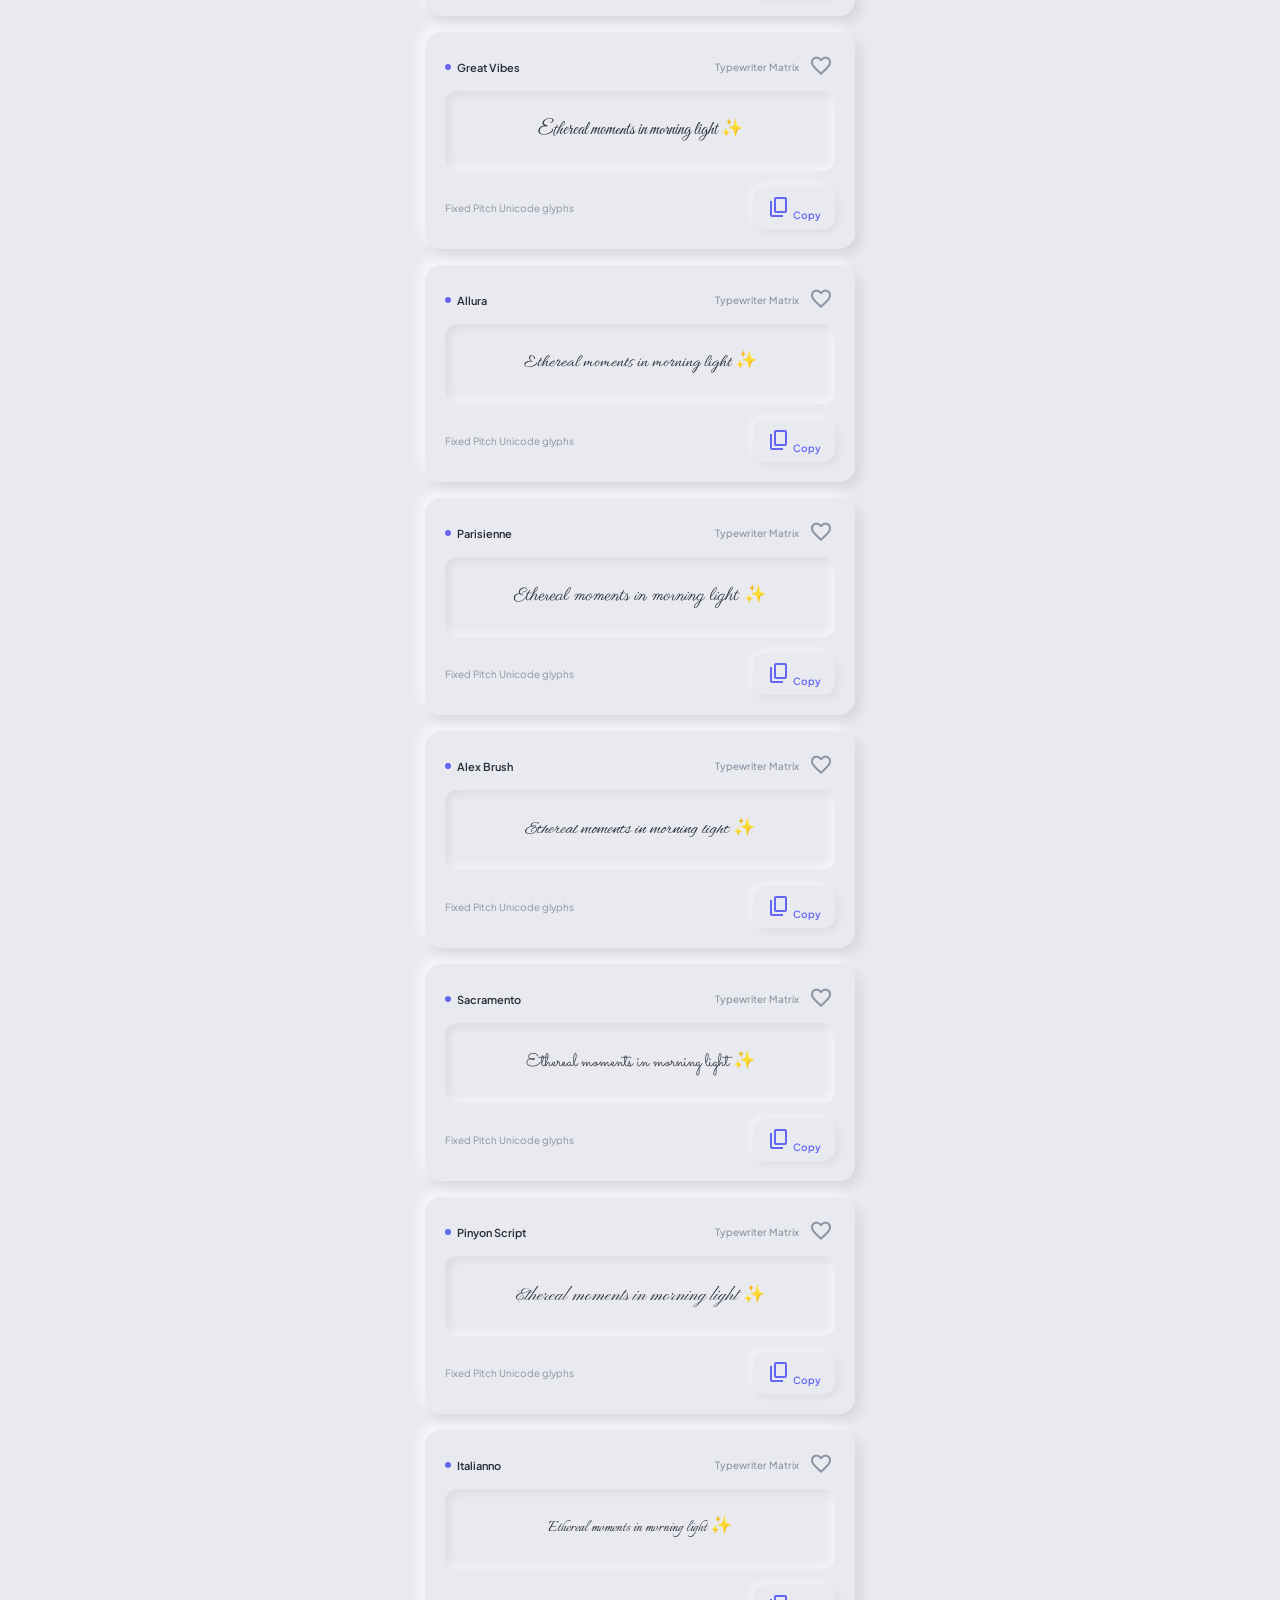
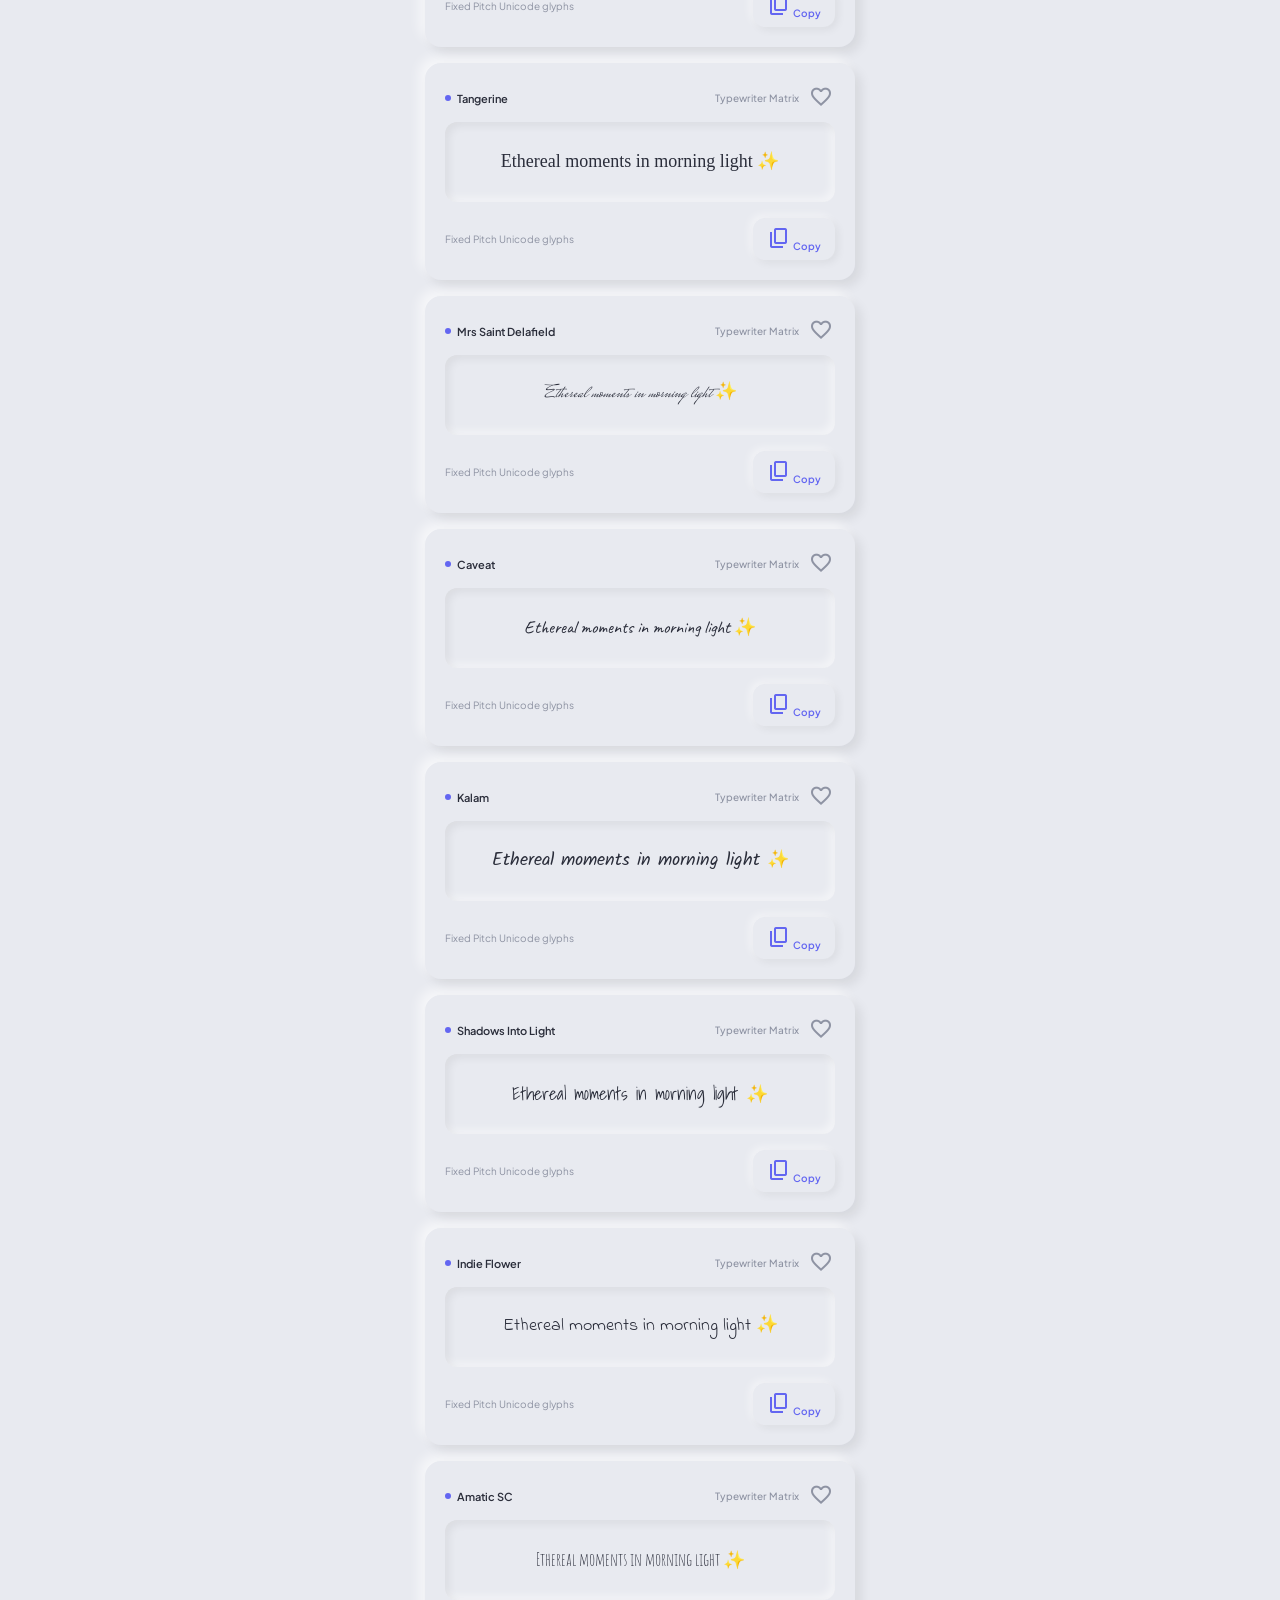
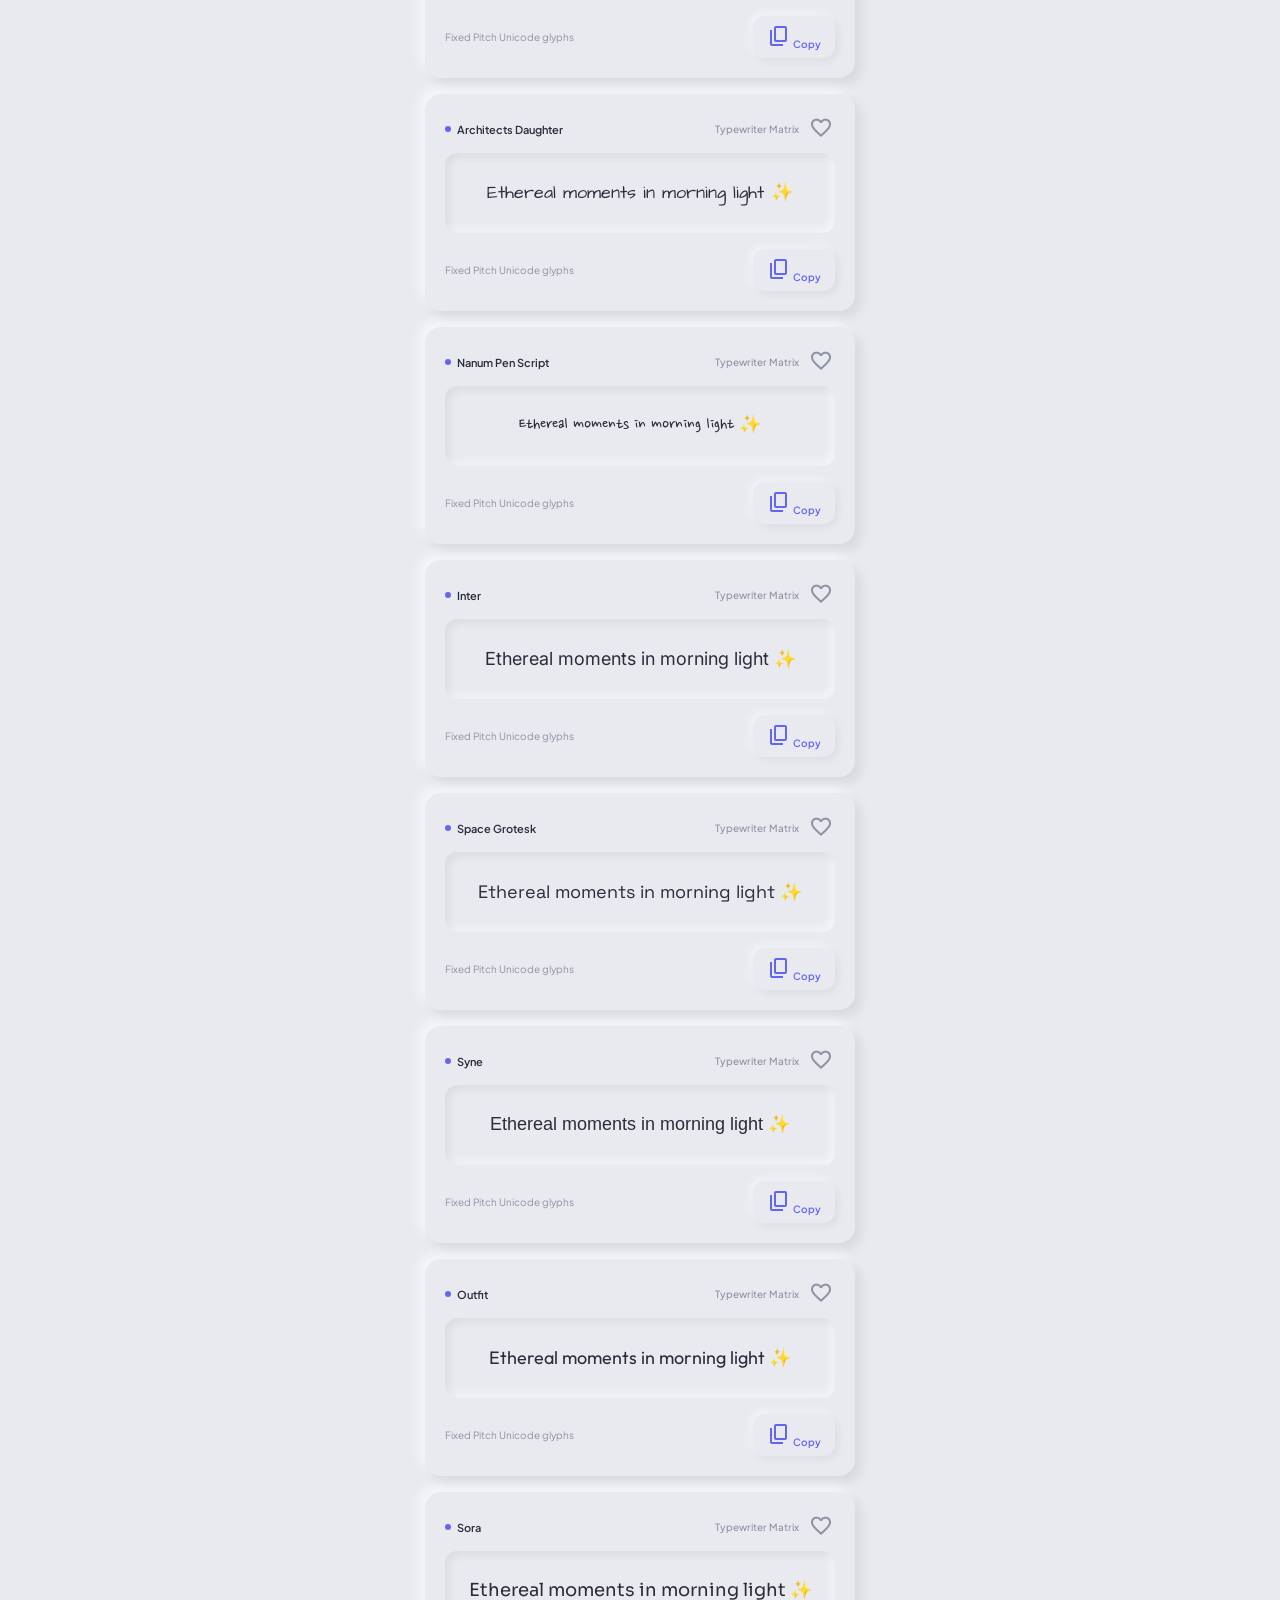
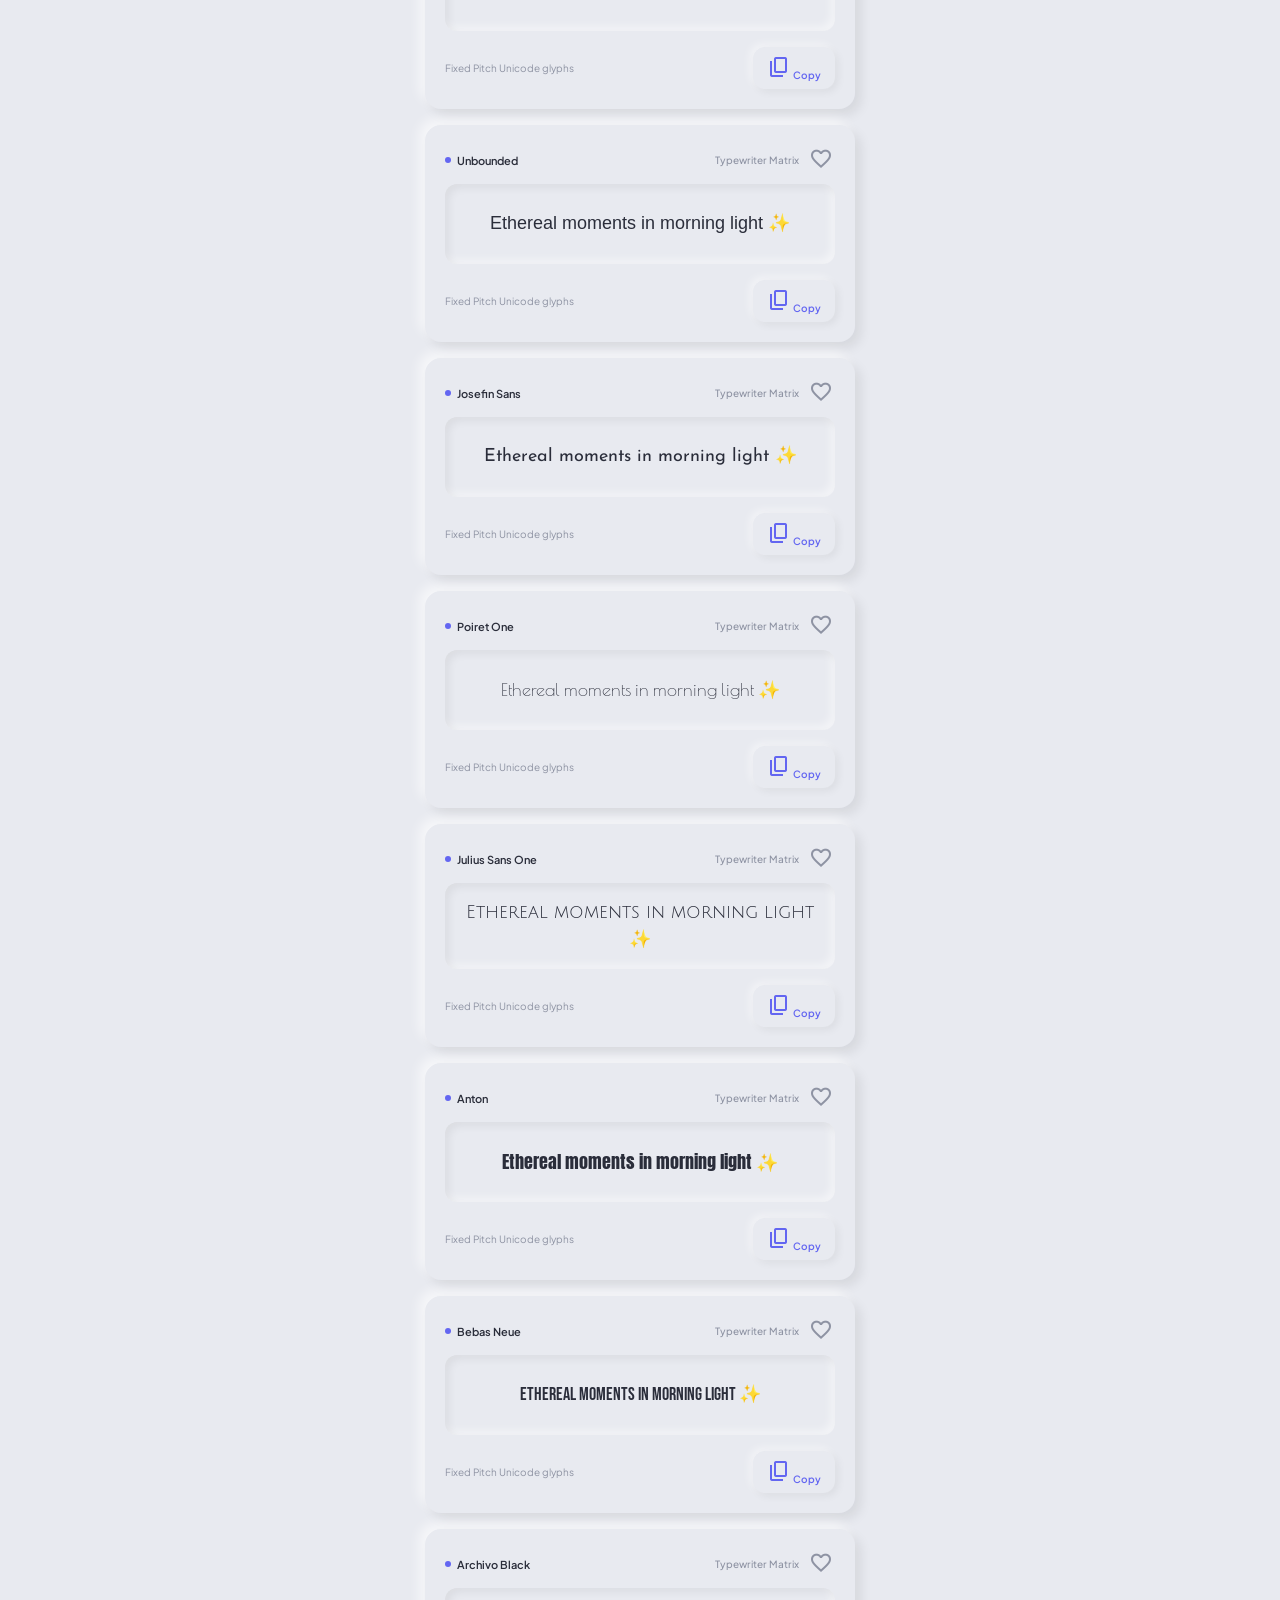
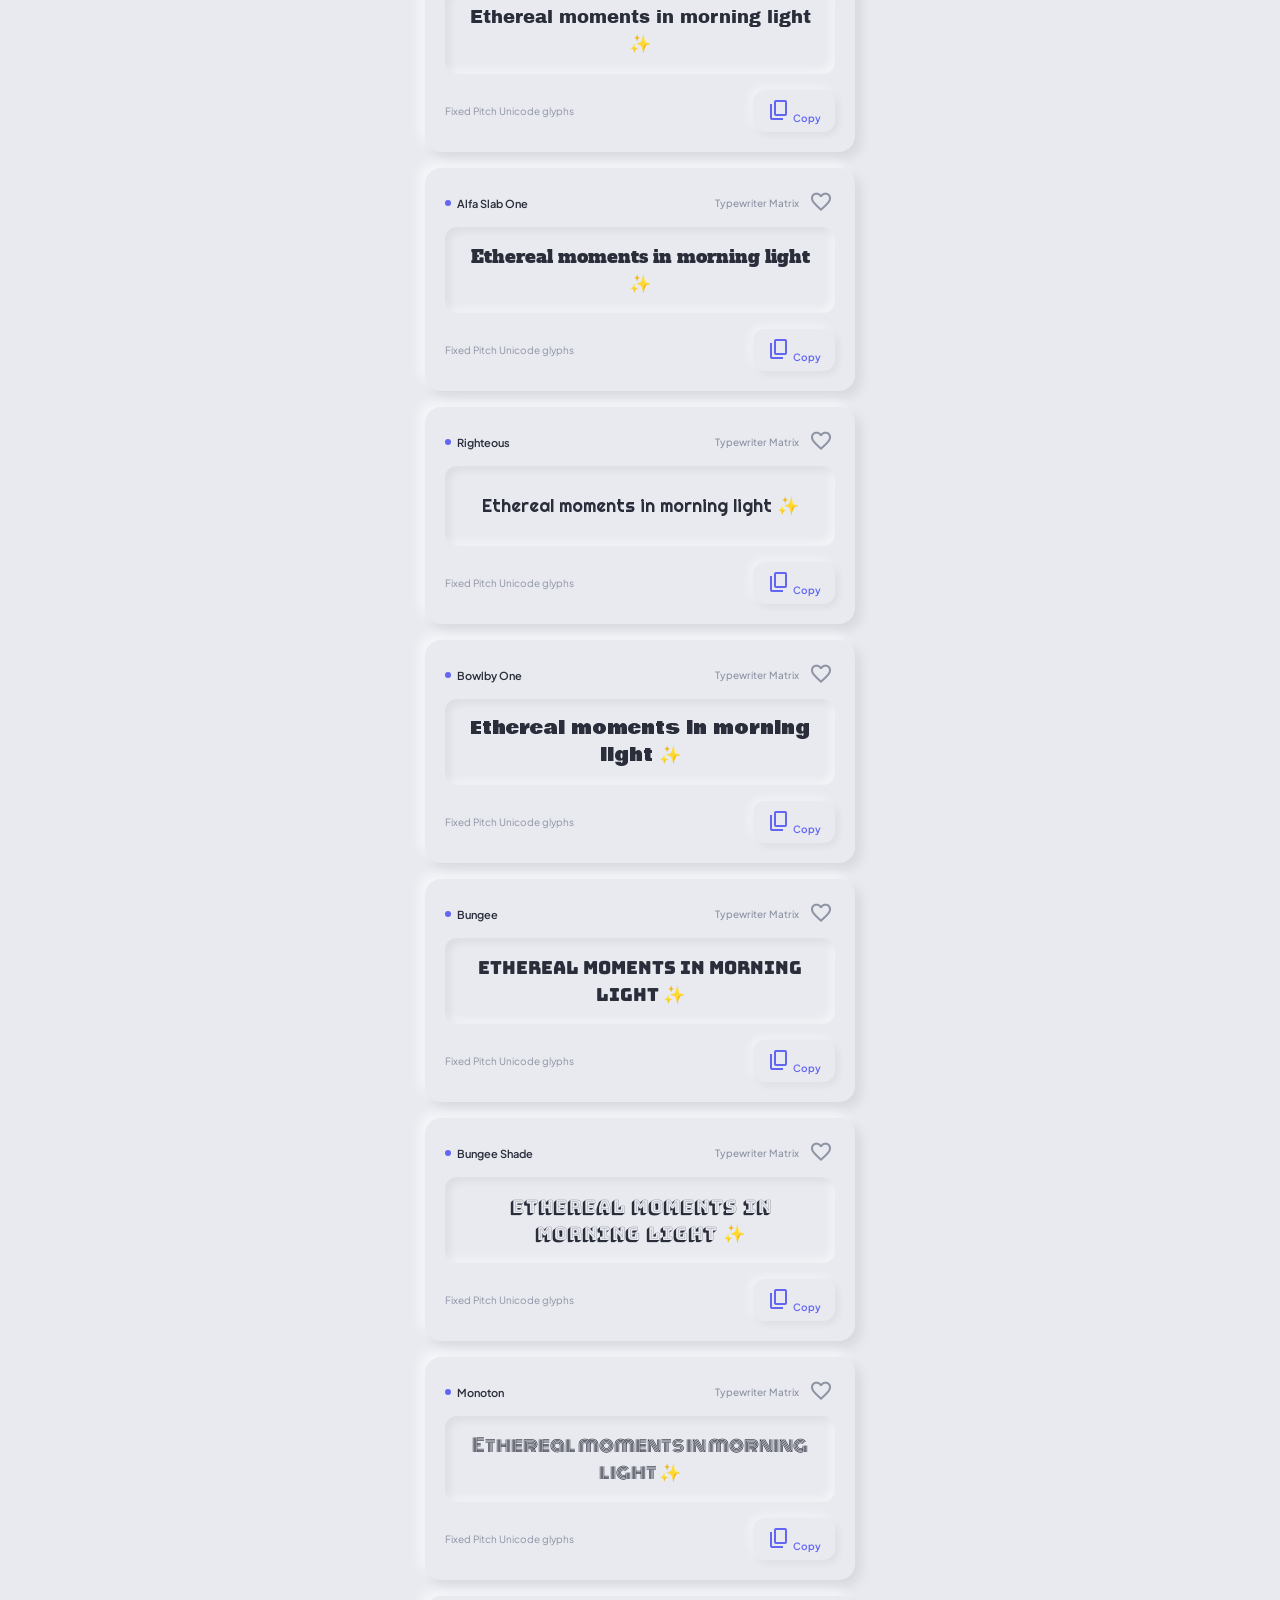
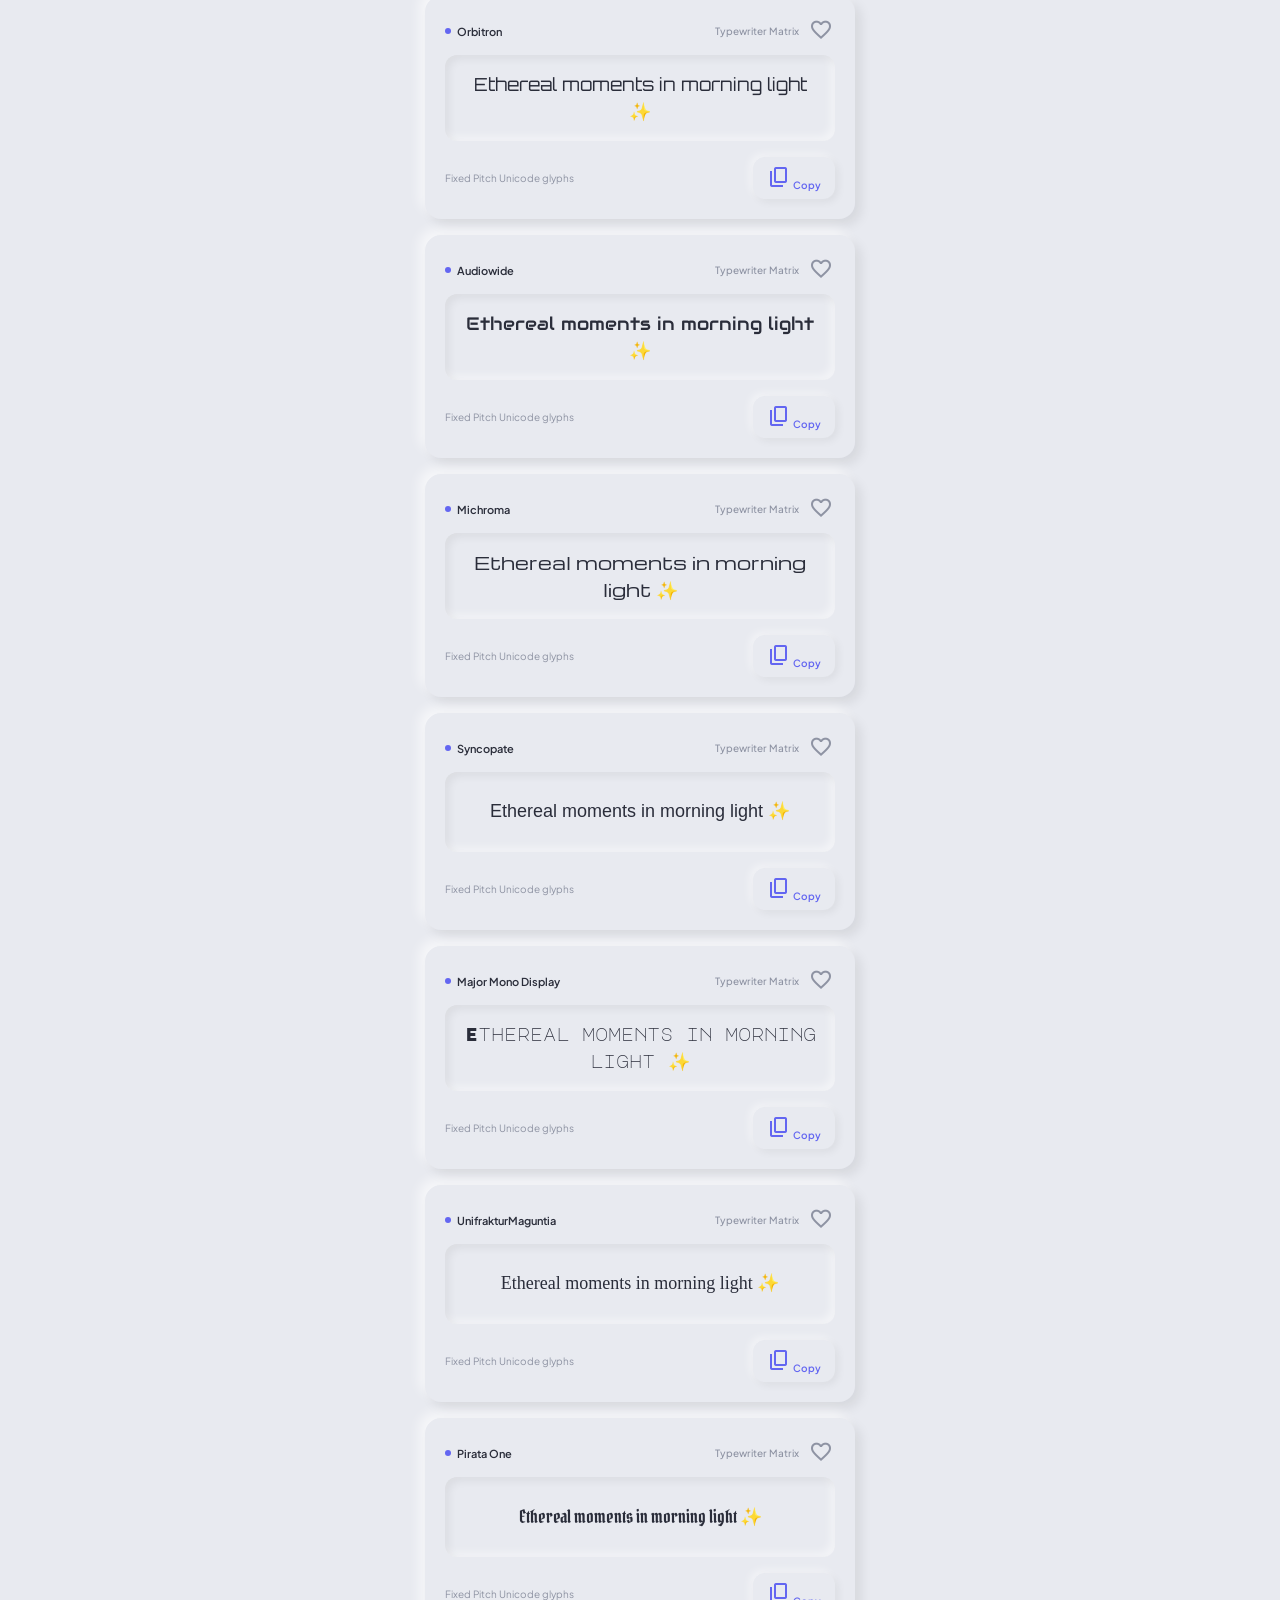
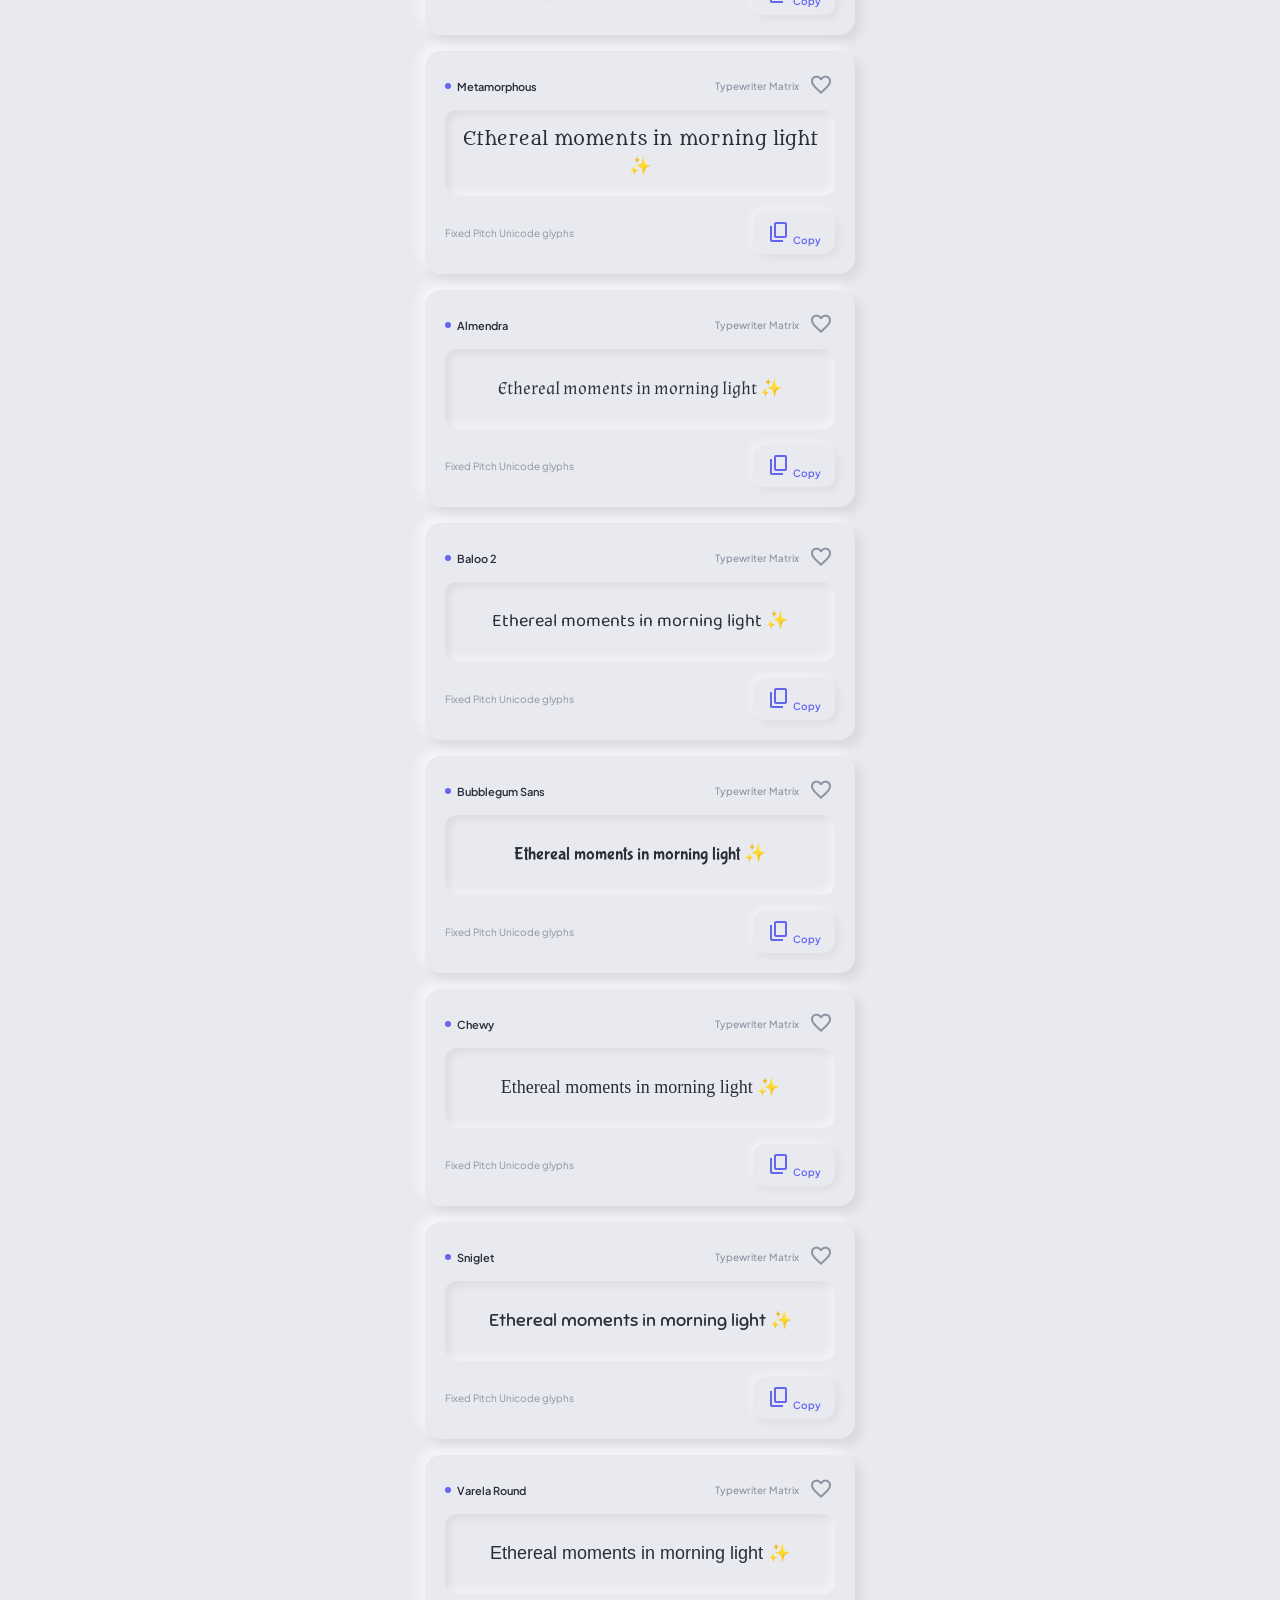
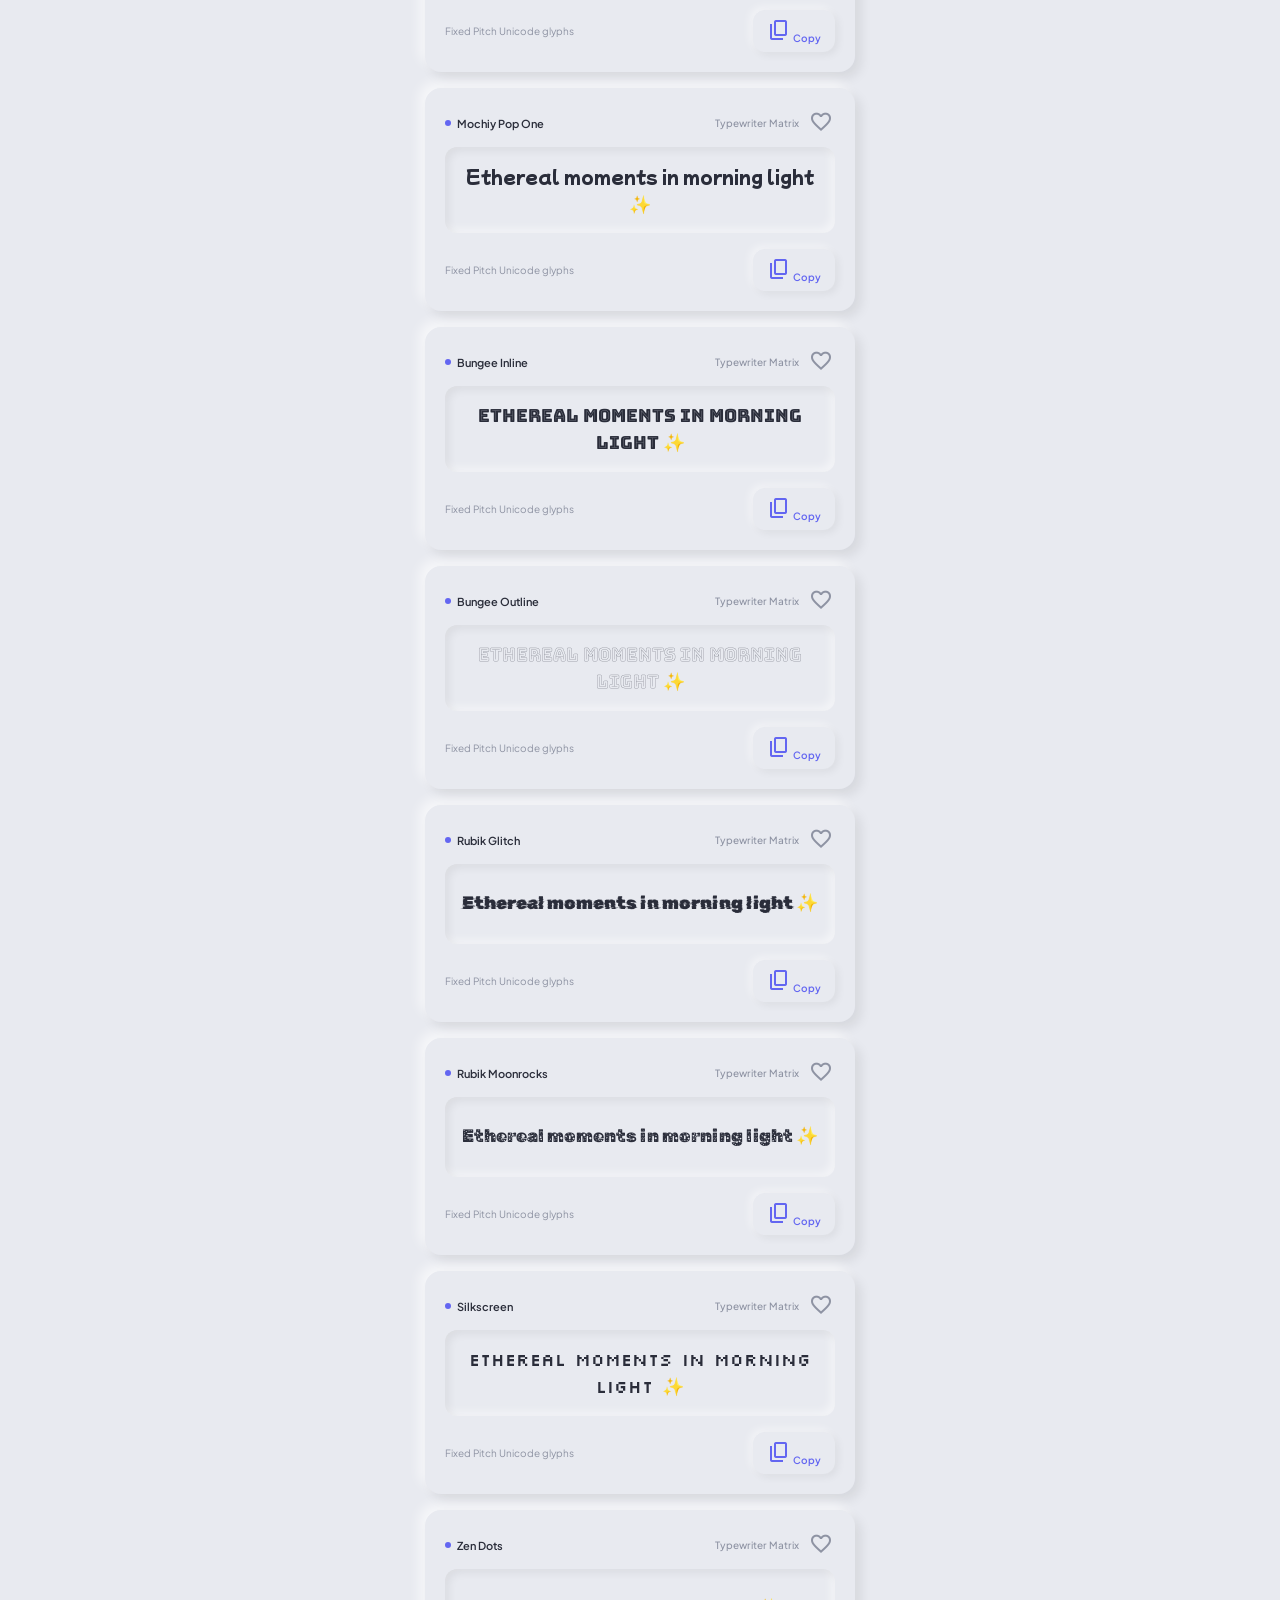
==== commit 3b9c52d5: "adding the functionality" ====
--- a/index.html
+++ b/index.html
@@ -109,23 +109,38 @@
         <div class="slider-group">
           <div class="slider-label">
             <span>Glyph Size</span>
-            <span>20px</span>
-          </div>
-          <input type="range" min="10" max="40" value="20" class="slider" />
+            <span class="value-badge" id="glyphSizeVal">20px</span>
+          </div>
+          <input
+            type="range"
+            id="glyphSize"
+            min="10"
+            max="60"
+            value="20"
+            class="slider"
+          />
         </div>
 
         <div class="slider-group">
           <div class="slider-label">
             <span>Kerning / Spacing</span>
-            <span>+2.0px</span>
-          </div>
-          <input type="range" min="-5" max="10" value="2" class="slider" />
+            <span class="value-badge" id="kerningVal">+2.0px</span>
+          </div>
+          <input
+            id="kerning"
+            type="range"
+            min="-5"
+            max="10"
+            value="2"
+            step="0.5"
+            class="slider"
+          />
         </div>
 
         <div class="button-row">
-          <button class="copy-all-btn">
-            <span class="material-symbols-outlined">file_copy</span>
-            Copy All
+          <button class="copy-all-btn" id="copyAllBtn">
+            <span class="material-symbols-outlined">content_copy</span>
+            Copy All (7 Styles)
           </button>
           <button class="auto-sync-btn">
             <span class="material-symbols-outlined">sync</span>
--- a/style.css
+++ b/style.css
@@ -445,9 +445,25 @@
   margin-bottom: var(--space-md);
 }
 
+.card-header .material-symbols-outlined {
+  font-size: 16px; /* match your text size */
+  line-height: 1; /* avoid extra line height pushing it */
+  vertical-align: middle;
+  color: var(--primary);
+  cursor: pointer;
+}
+
+.tap-copy .material-symbols-outlined {
+  font-size: 16px; /* match your text size */
+  line-height: 1; /* avoid extra line height pushing it */
+  vertical-align: middle;
+  color: var(--primary);
+  cursor: pointer;
+}
+
 .tap-copy {
   font-size: 11px;
-  color: var(--primary);
+  color: var(--text-secondary);
   font-weight: 500;
 }
 
@@ -796,3 +812,113 @@
   color: var(--primary);
   font-weight: 600;
 }
+
+.value-badge {
+  background: var(--surface-raised);
+  color: var(--primary);
+  padding: 4px 10px;
+  border-radius: var(--r-md);
+  font-size: 11px;
+  font-weight: 600;
+  font-family: "Fira Code", monospace;
+  box-shadow: var(--shadow-soft);
+}
+
+.slider-group {
+  margin-bottom: var(--space-md);
+}
+
+.slider-label {
+  display: flex;
+  justify-content: space-between;
+  align-items: center;
+  font-size: 11px;
+  color: var(--text-secondary);
+  margin-bottom: var(--space-sm);
+  font-weight: 500;
+}
+
+.slider {
+  width: 100%;
+  height: 8px;
+  -webkit-appearance: none;
+  background: var(--surface-base);
+  border-radius: var(--r-full);
+  outline: none;
+  box-shadow: var(--shadow-inset);
+  cursor: pointer;
+}
+.slider::-webkit-slider-thumb {
+  -webkit-appearance: none;
+  width: 22px;
+  height: 22px;
+  background: var(--surface-raised);
+  border-radius: 50%;
+  cursor: pointer;
+  box-shadow: var(--shadow-soft);
+  border: 2px solid var(--primary);
+  transition: transform 0.15s ease;
+}
+
+.slider::-webkit-slider-thumb:hover {
+  transform: scale(1.15);
+}
+
+.slider::-moz-range-thumb {
+  width: 22px;
+  height: 22px;
+  background: var(--surface-raised);
+  border-radius: 50%;
+  cursor: pointer;
+  box-shadow: var(--shadow-soft);
+  border: 2px solid var(--primary);
+}
+
+.button-row {
+  display: flex;
+  gap: var(--space-sm);
+  margin-top: var(--space-md);
+}
+
+.copy-all-btn,
+.auto-sync-btn {
+  flex: 1;
+  background: var(--surface-raised);
+  border: none;
+  padding: 12px;
+  border-radius: var(--r-md);
+  font-size: 11px;
+  cursor: pointer;
+  font-family: inherit;
+  font-weight: 600;
+  box-shadow: var(--shadow-raised);
+  display: flex;
+  align-items: center;
+  justify-content: center;
+  gap: 6px;
+  transition: all 0.15s ease;
+}
+
+.copy-all-btn {
+  color: var(--text-secondary);
+}
+
+.auto-sync-btn {
+  color: var(--text-secondary);
+}
+
+.copy-all-btn:hover,
+.auto-sync-btn:hover {
+  box-shadow: var(--shadow-inset);
+  color: var(--primary);
+}
+
+.copy-all-btn .material-symbols-outlined,
+.auto-sync-btn .material-symbols-outlined {
+  font-size: 16px;
+}
+
+.auto-sync-btn.active {
+  color: var(--primary);
+  box-shadow: var(--shadow-inset);
+}
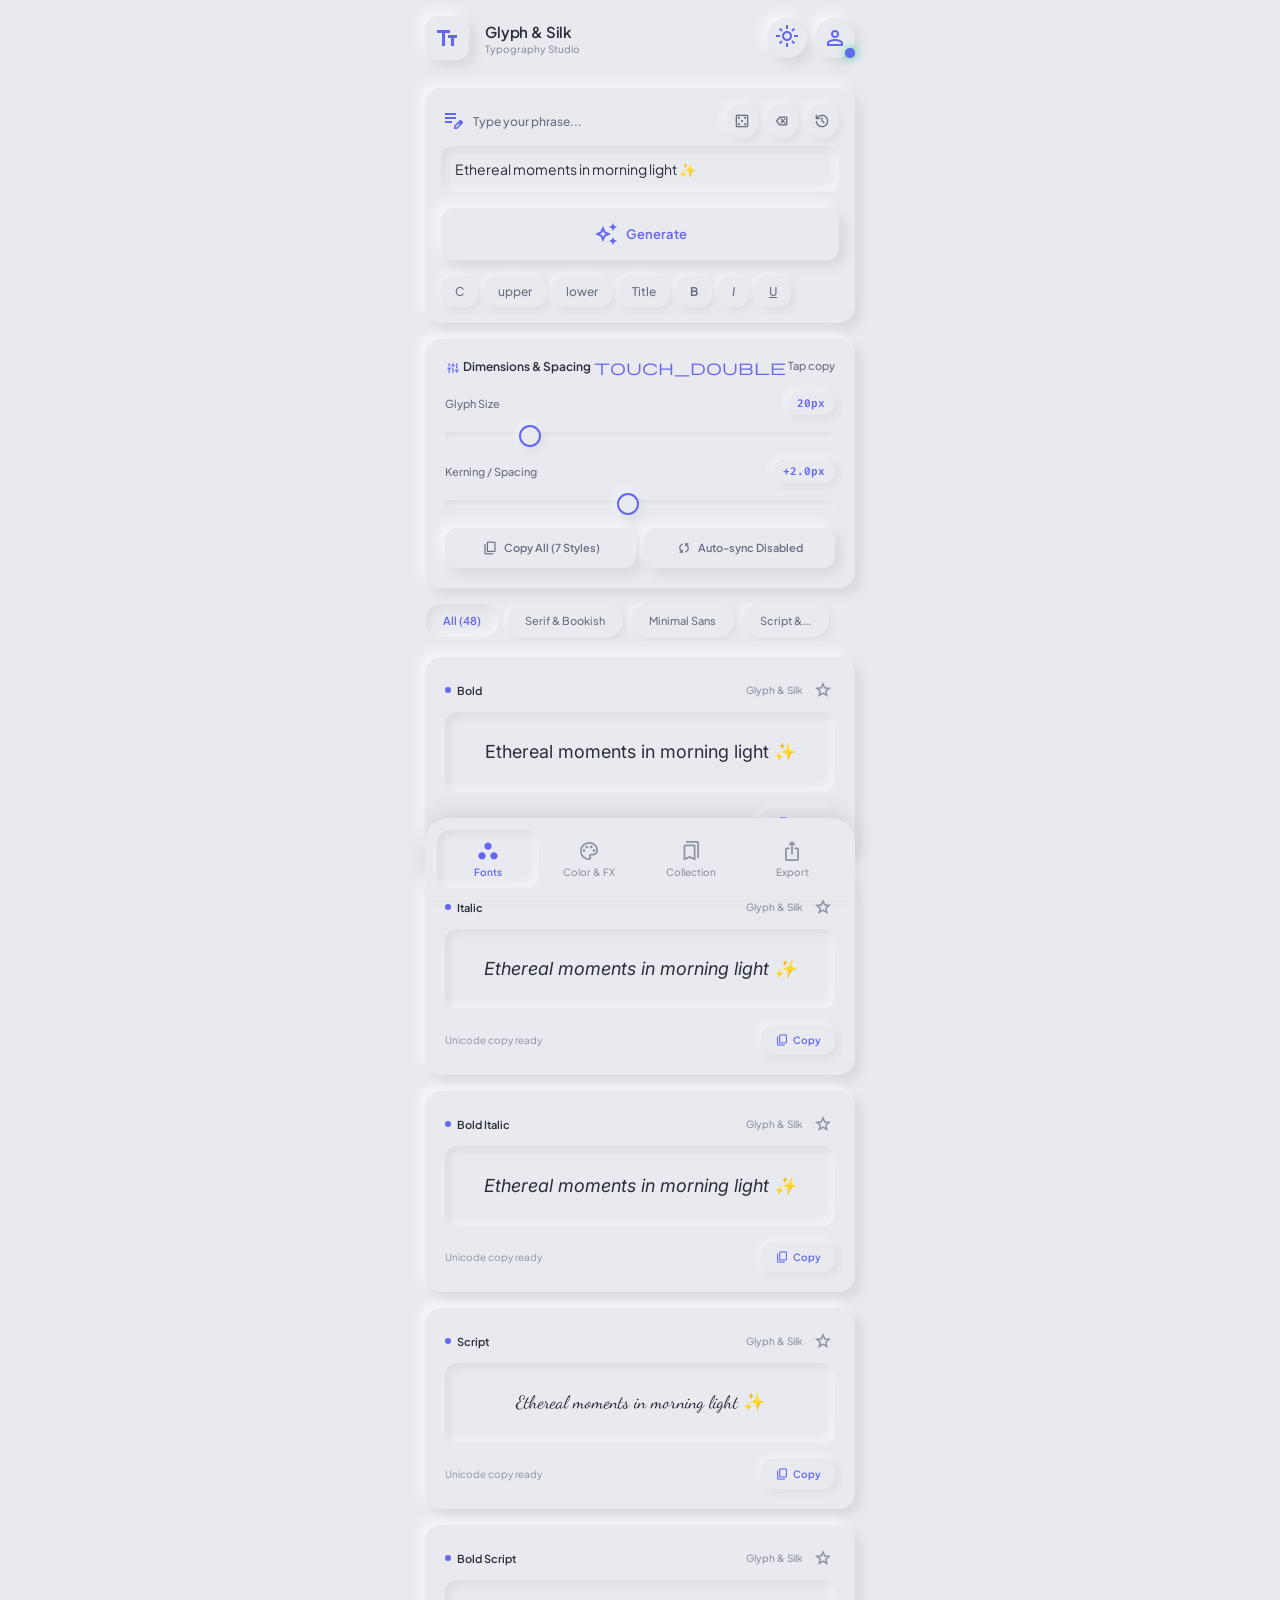
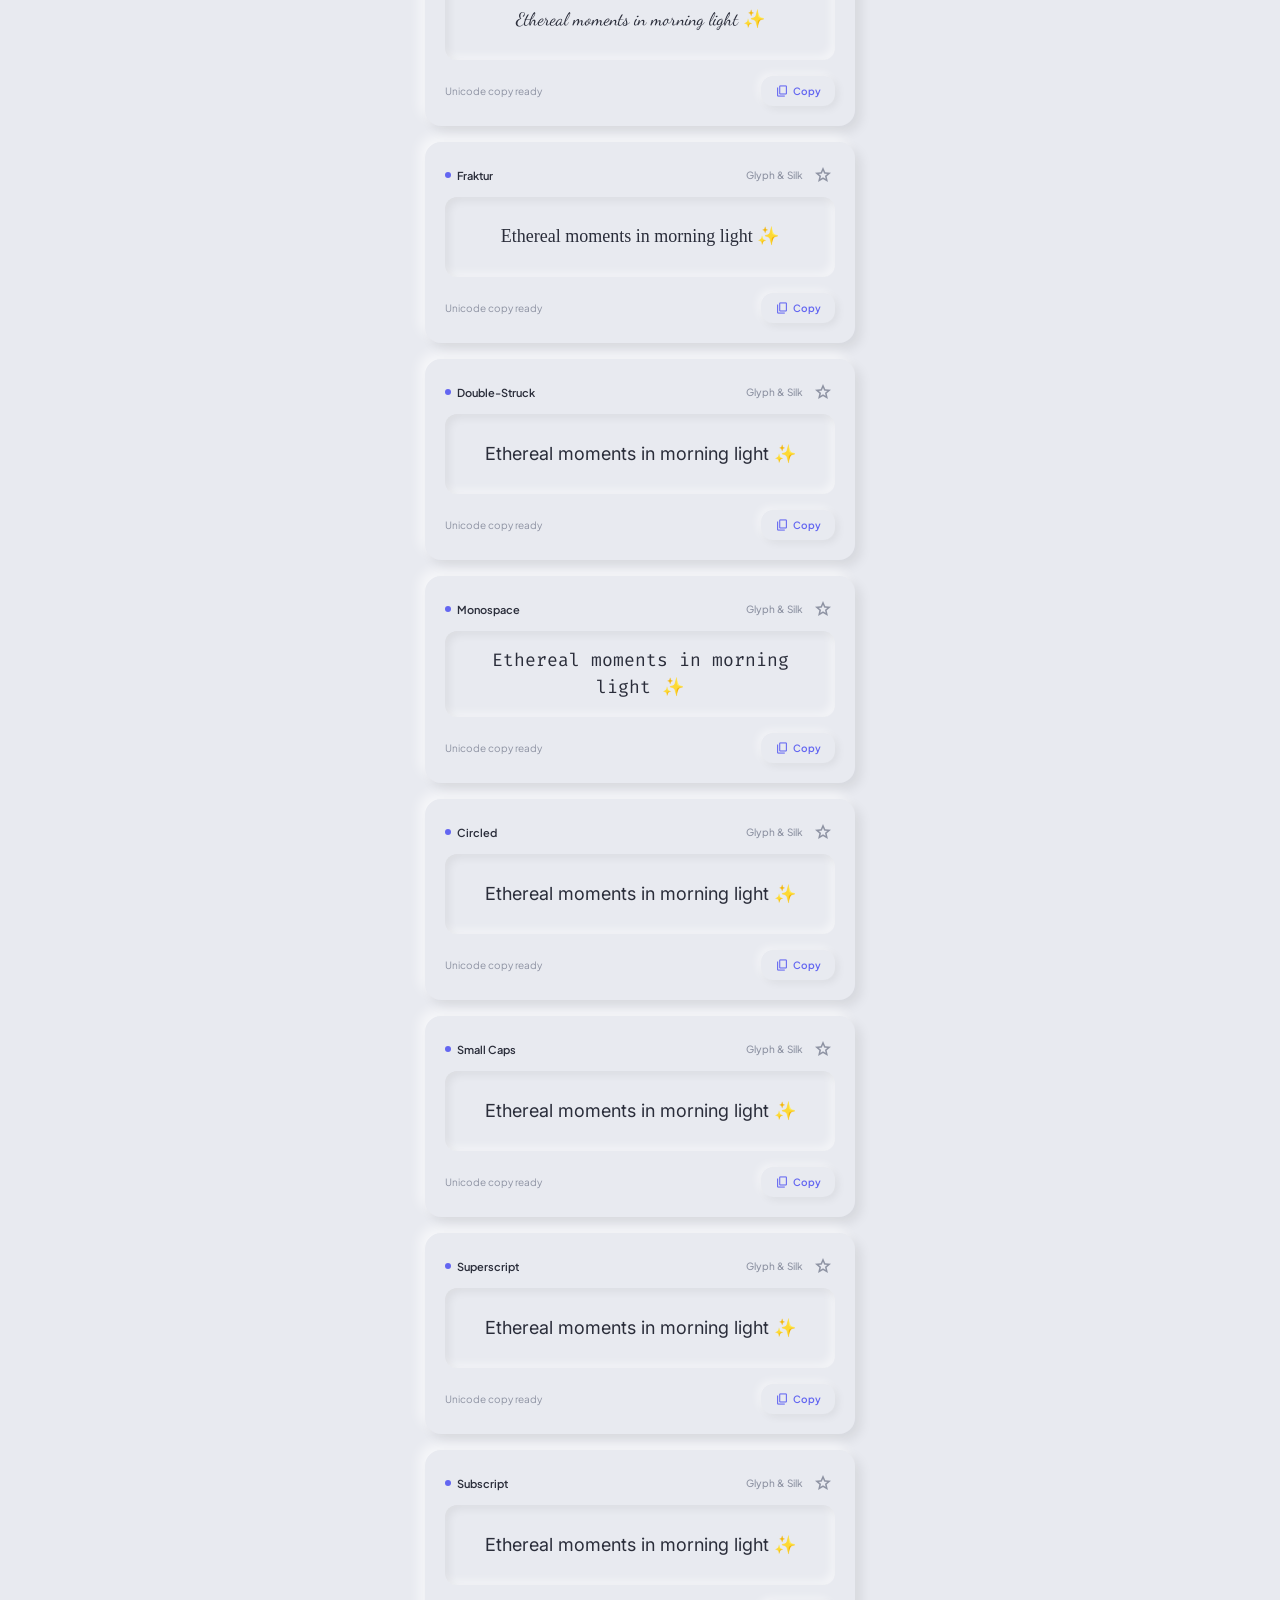
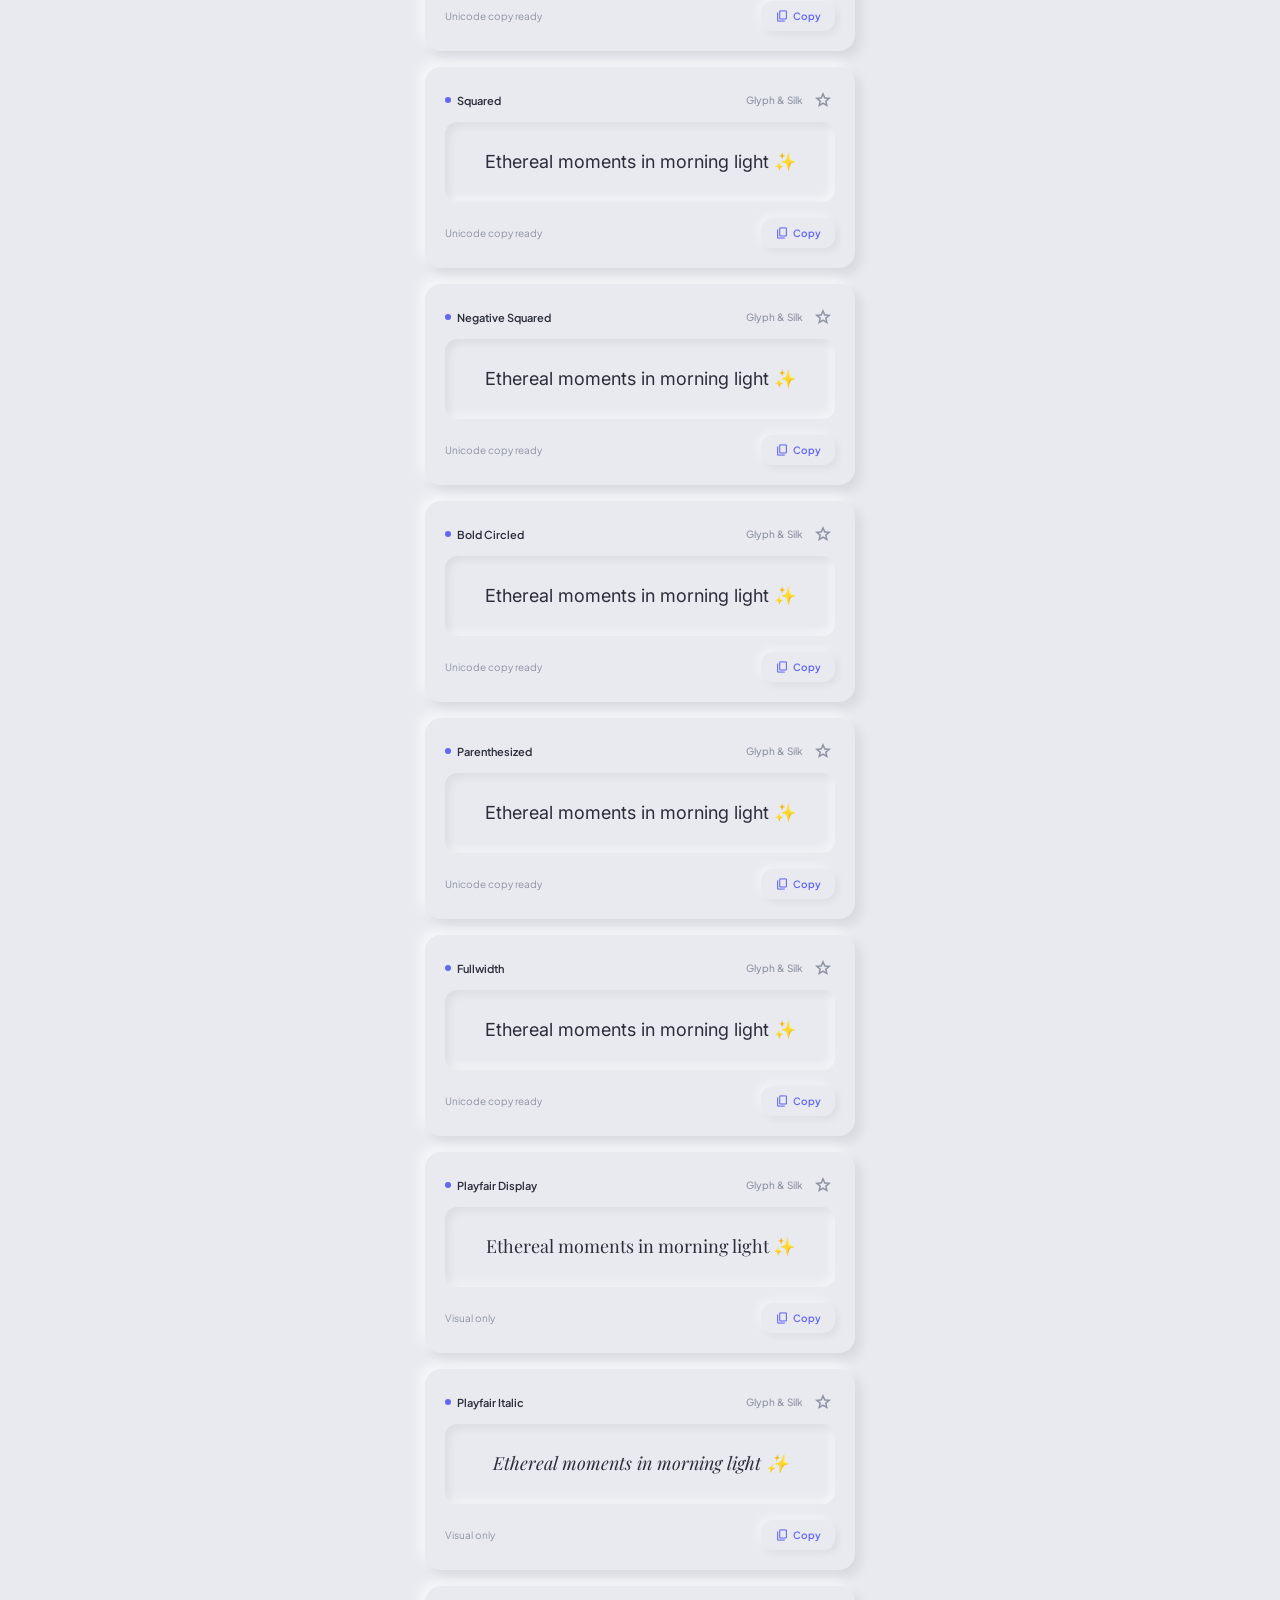
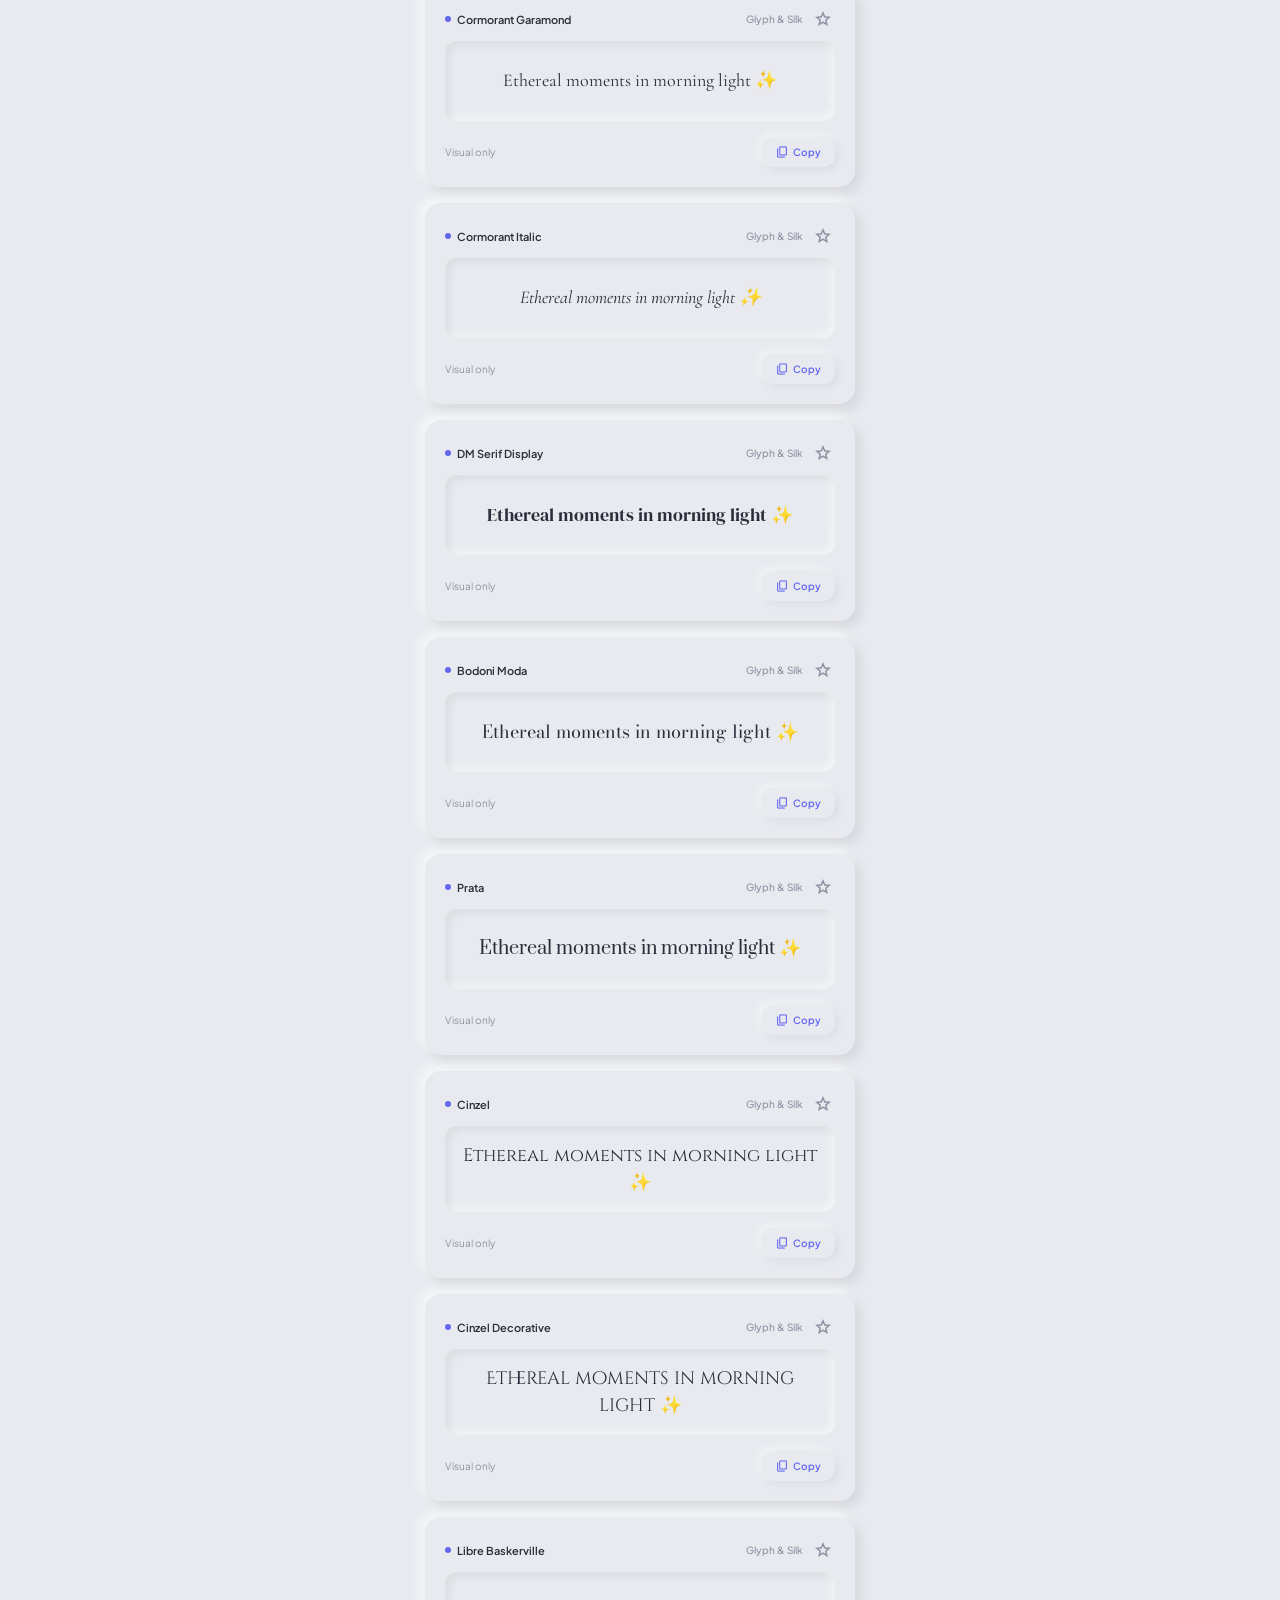
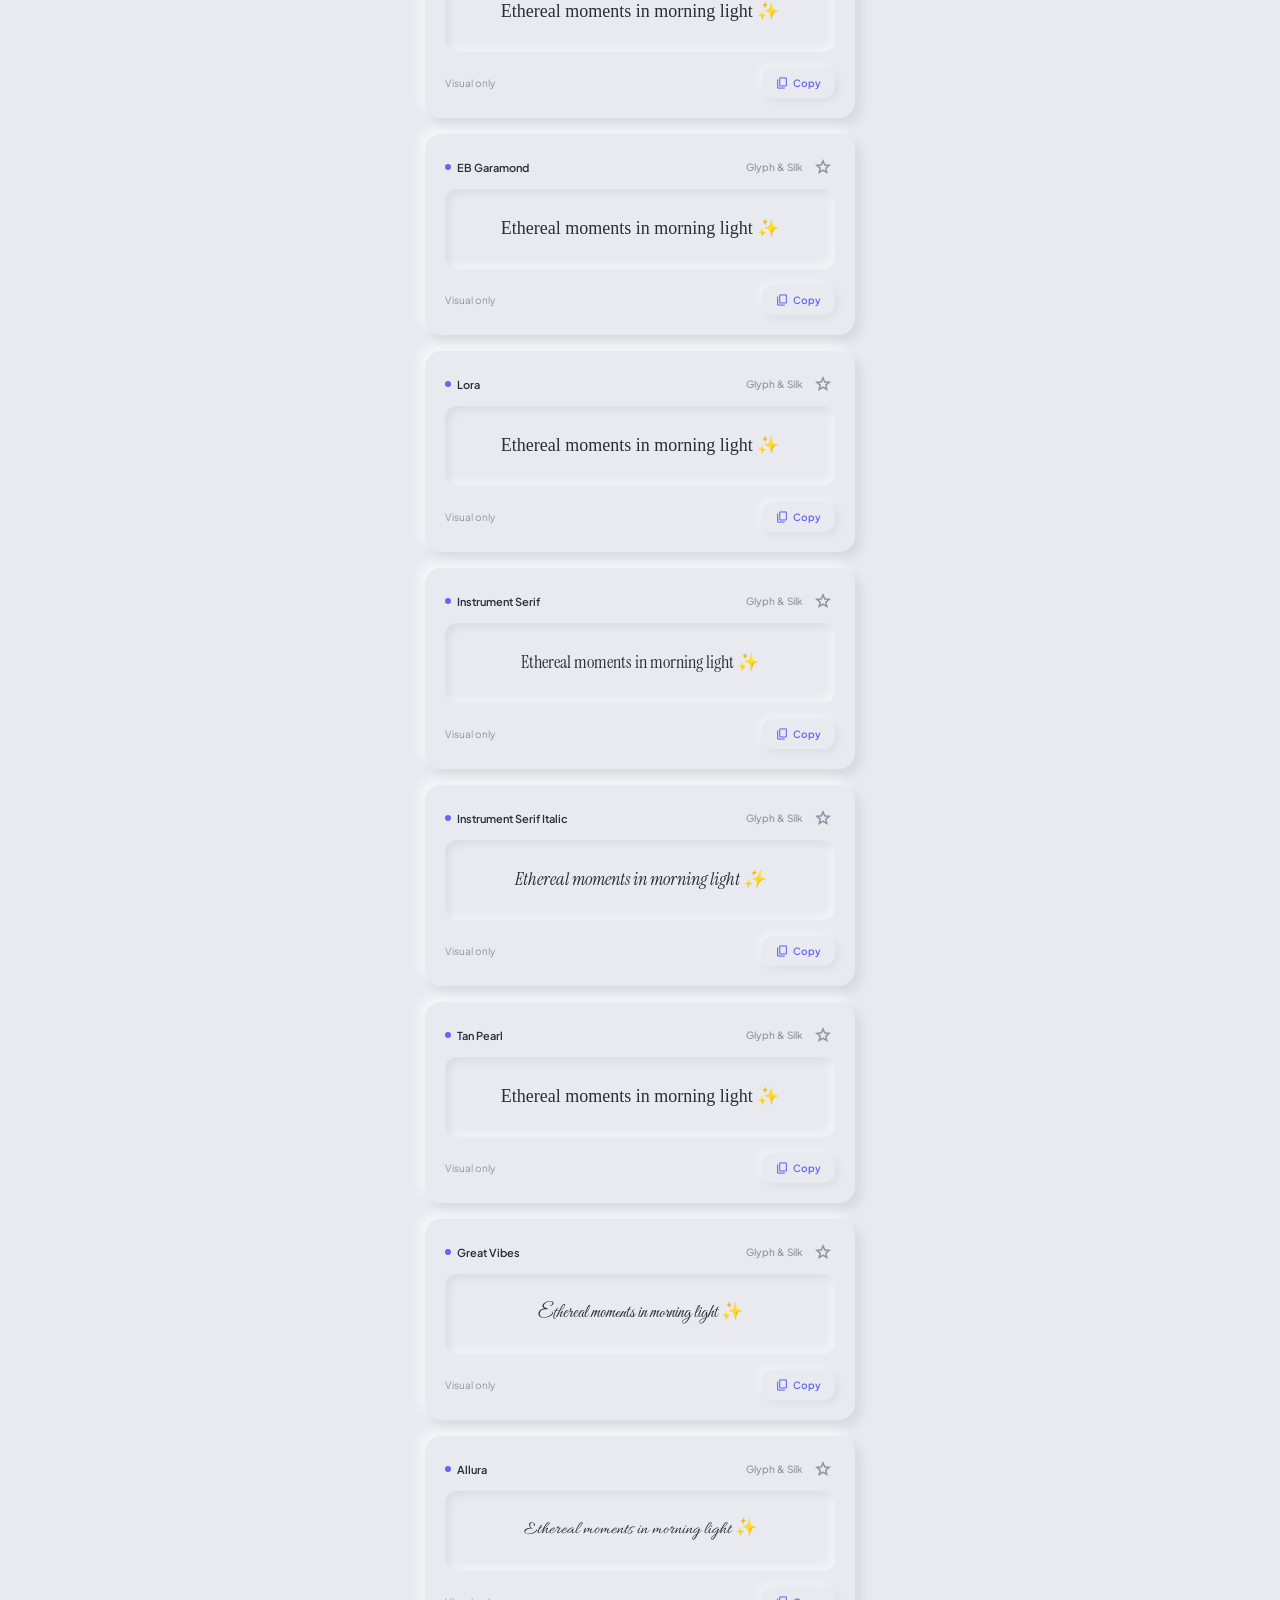
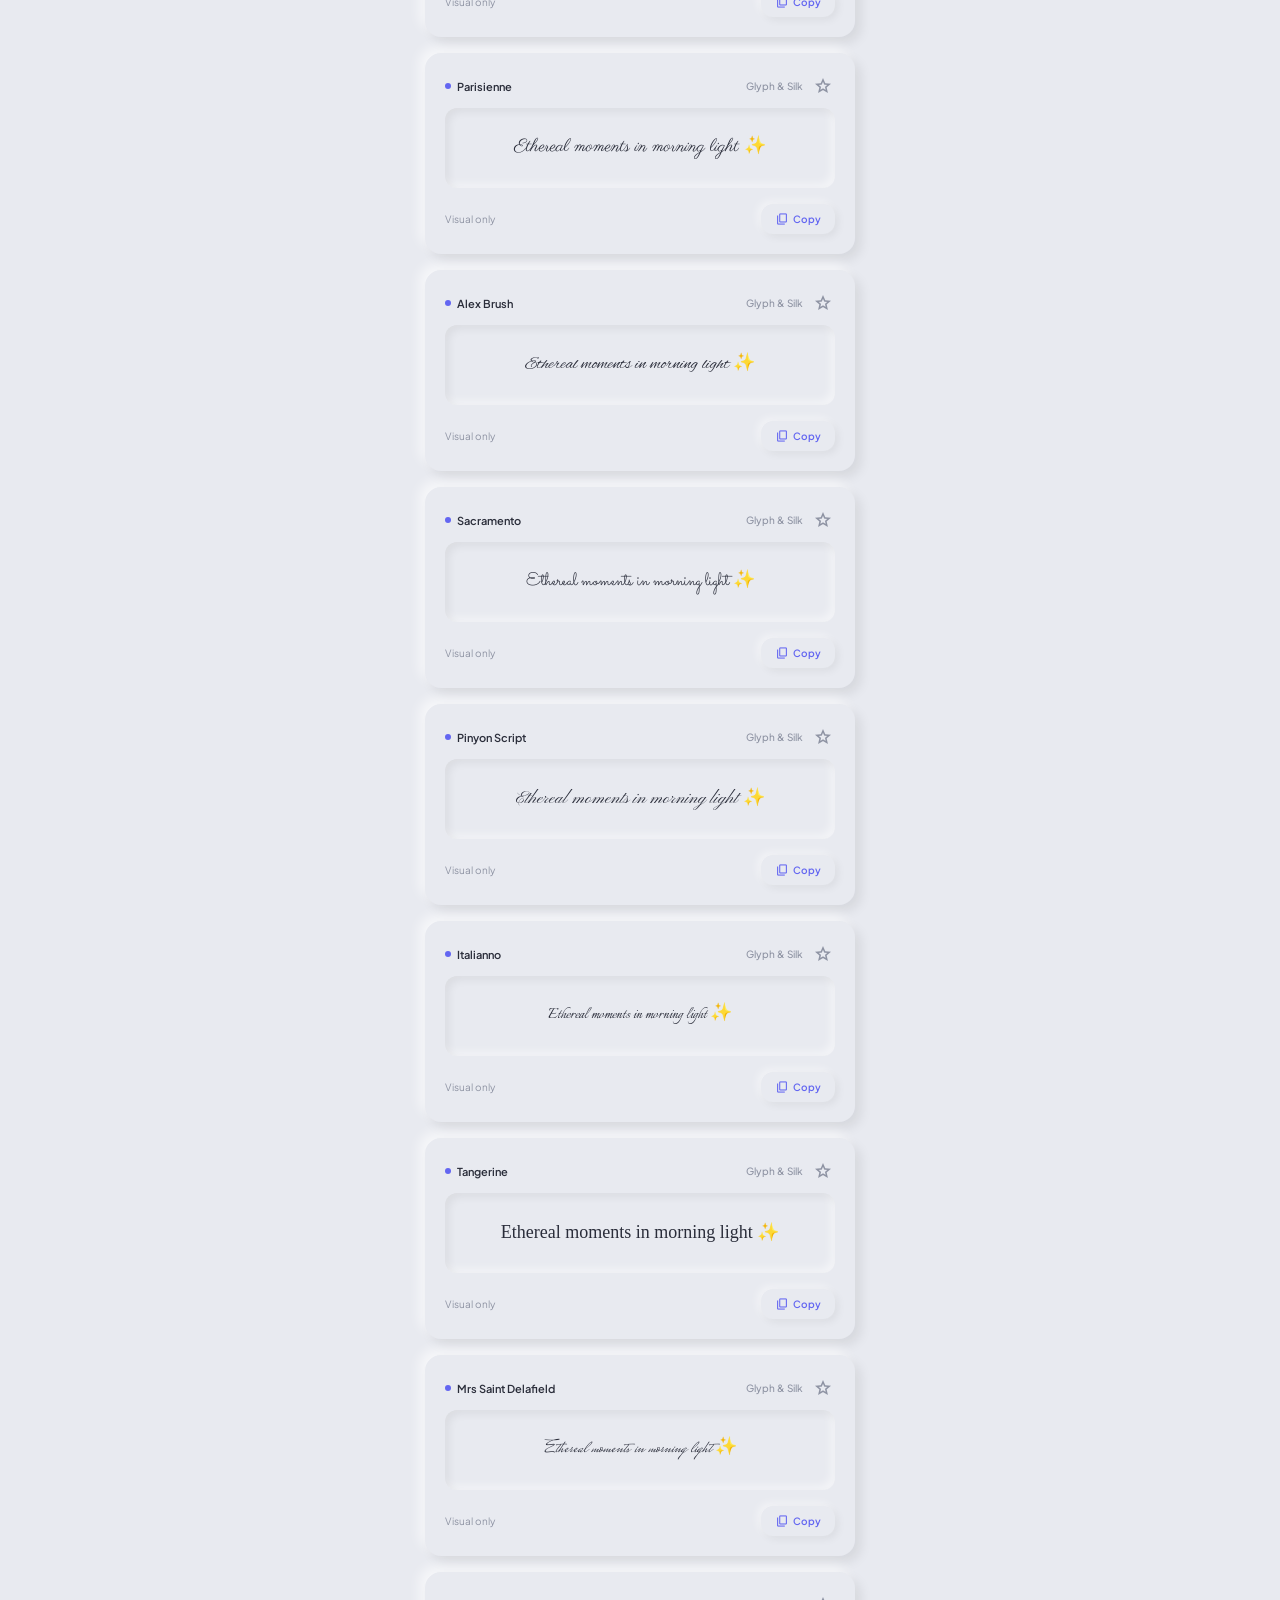
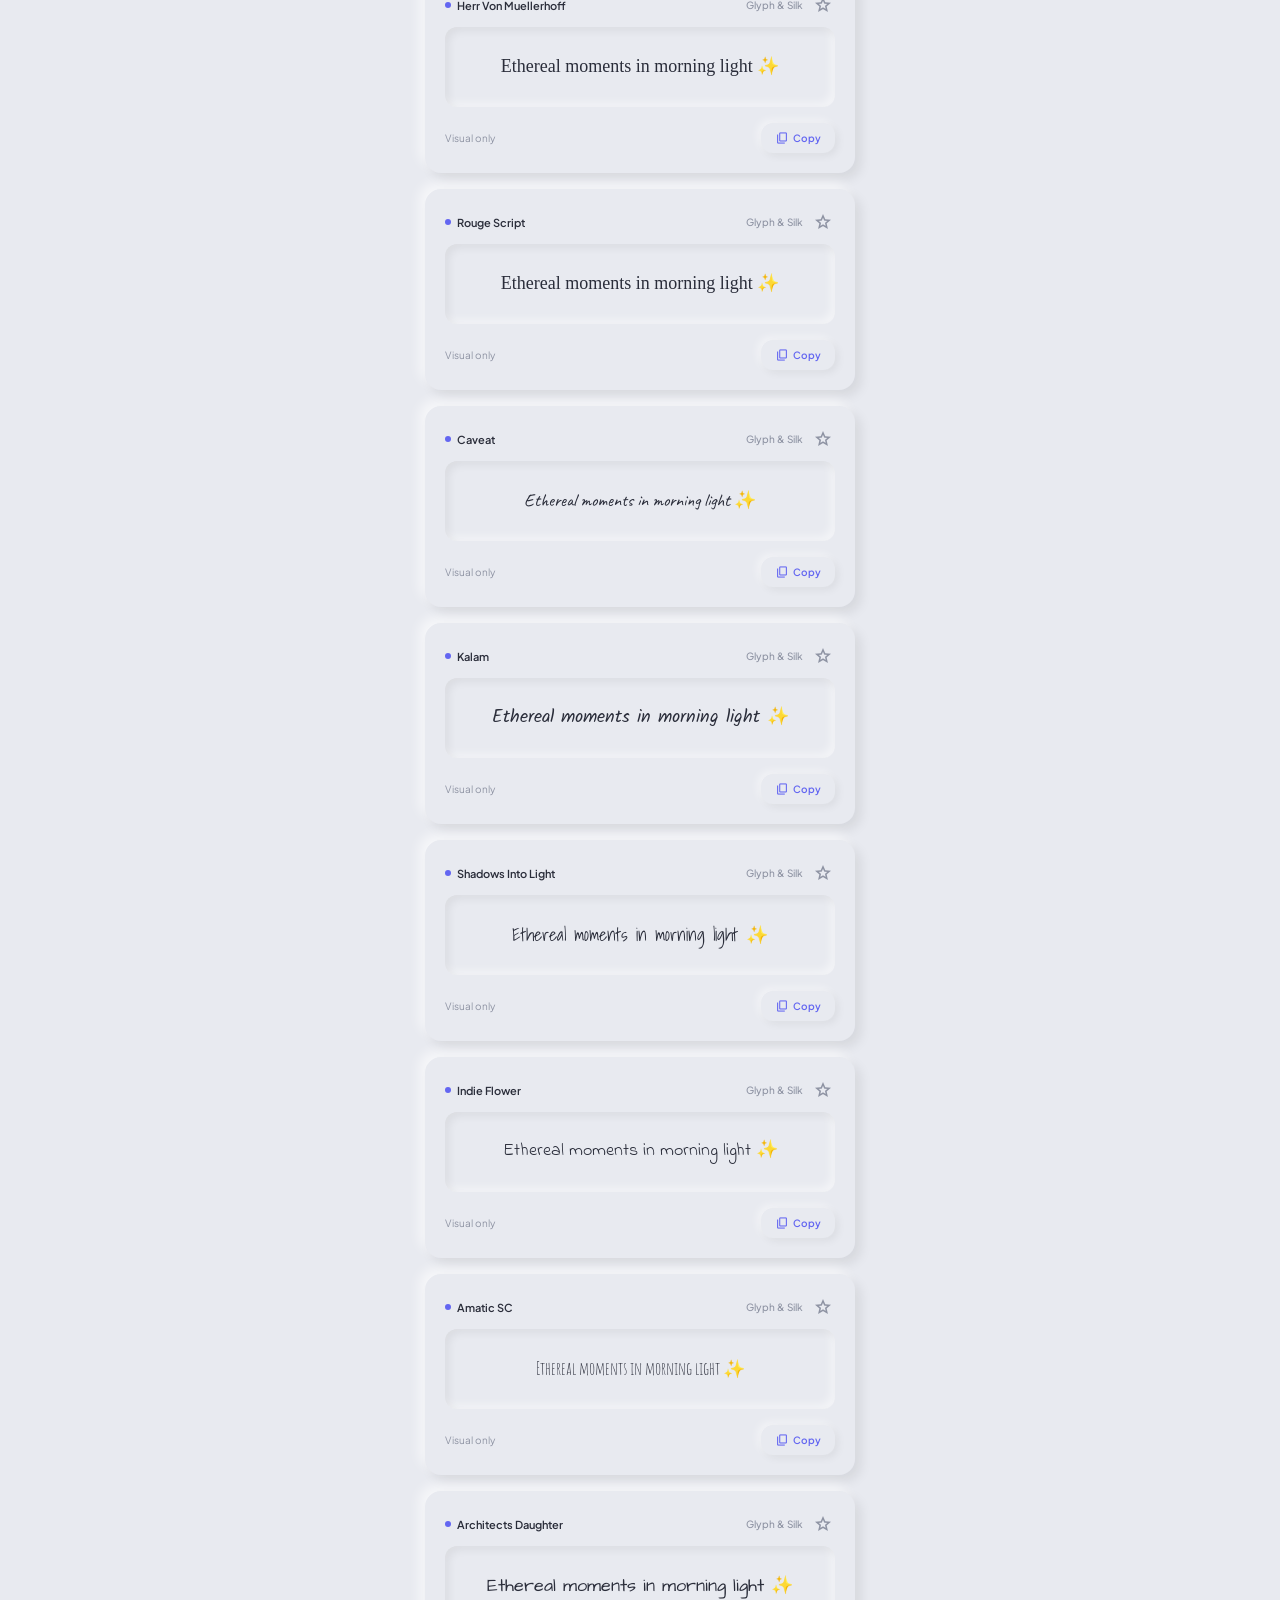
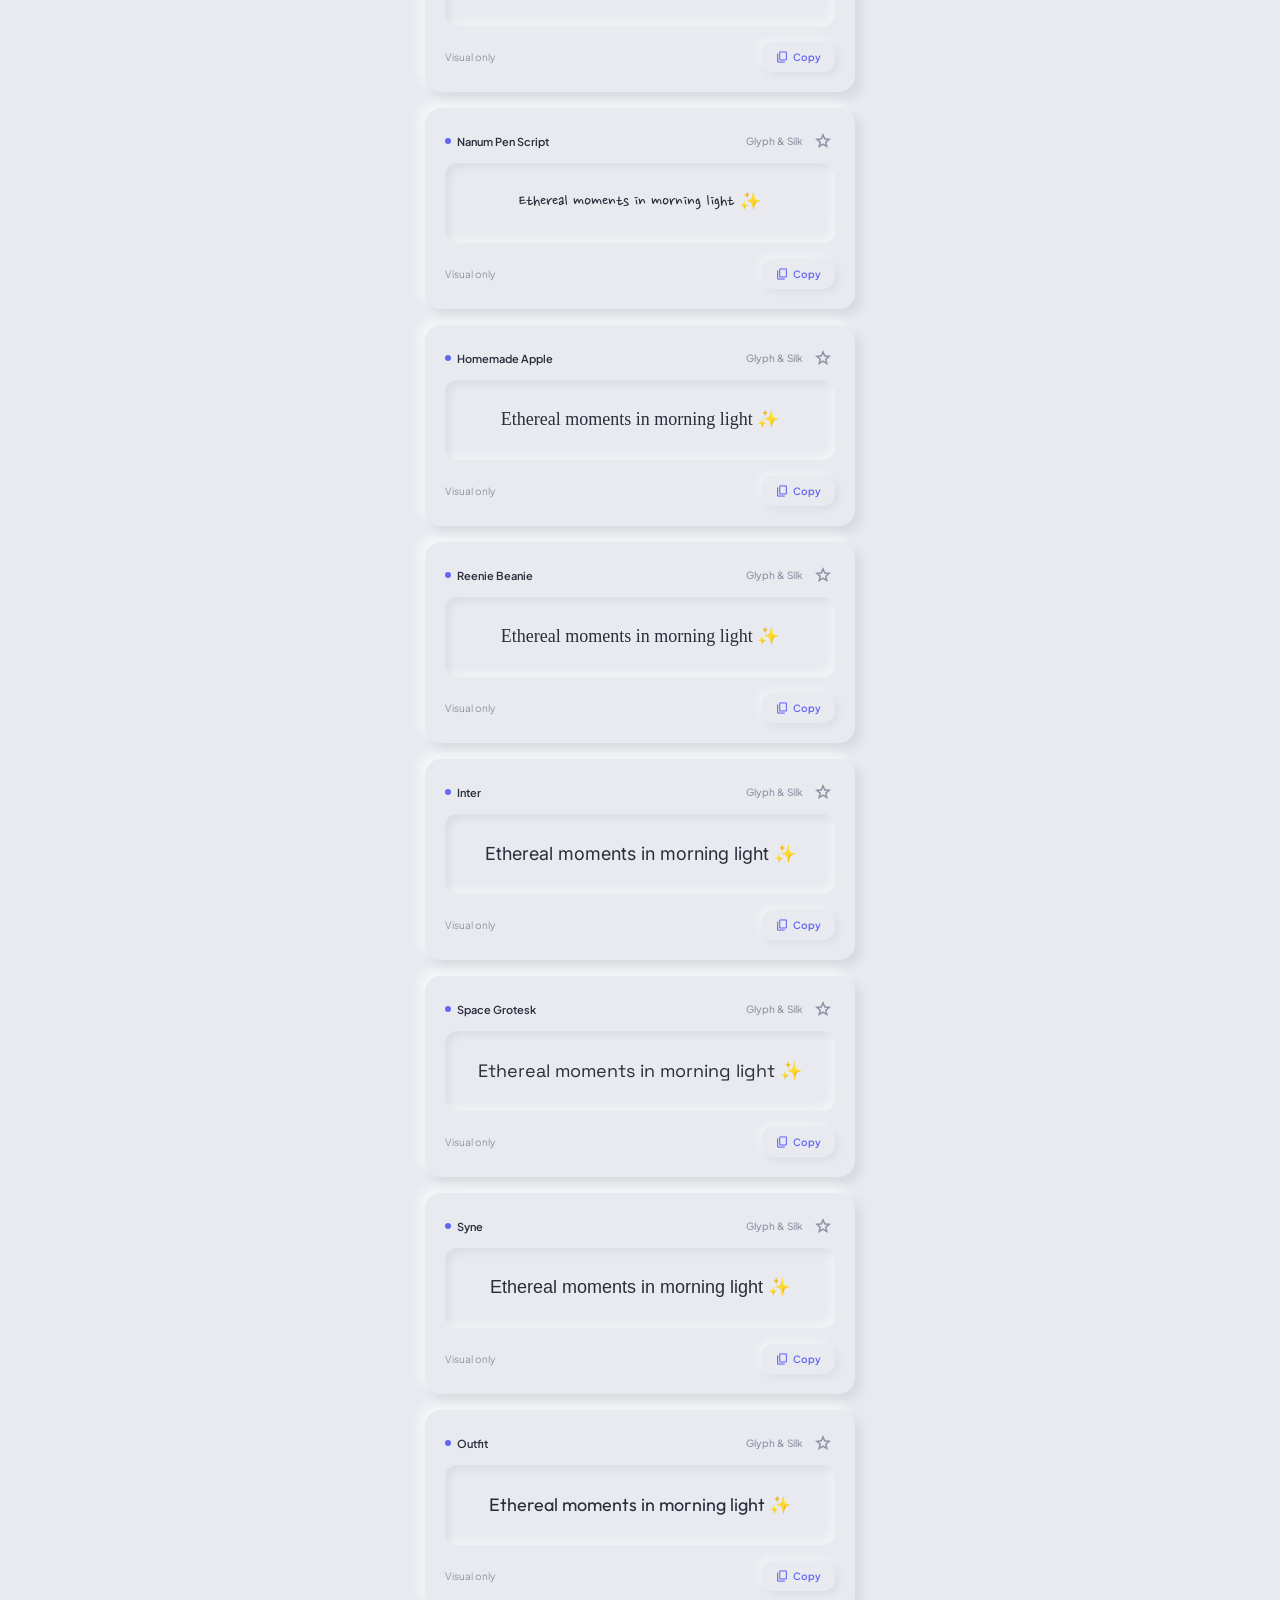
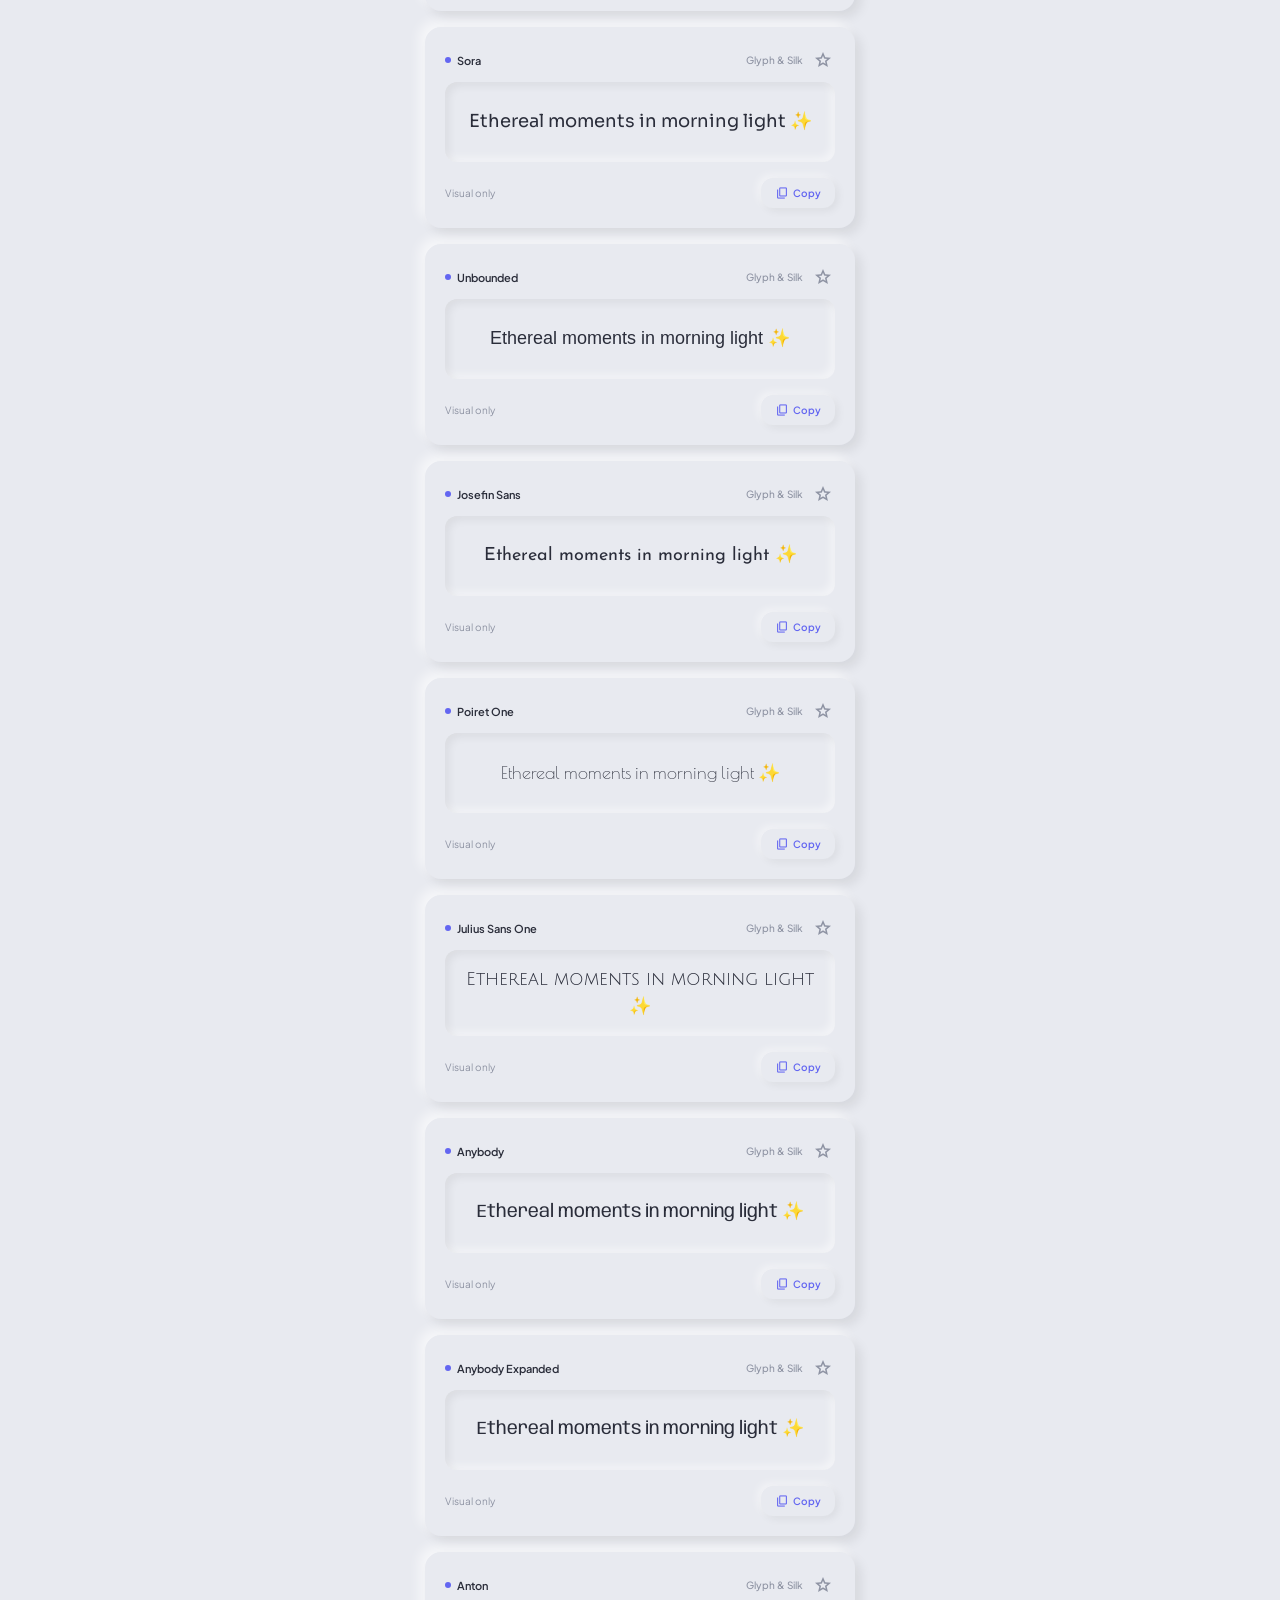
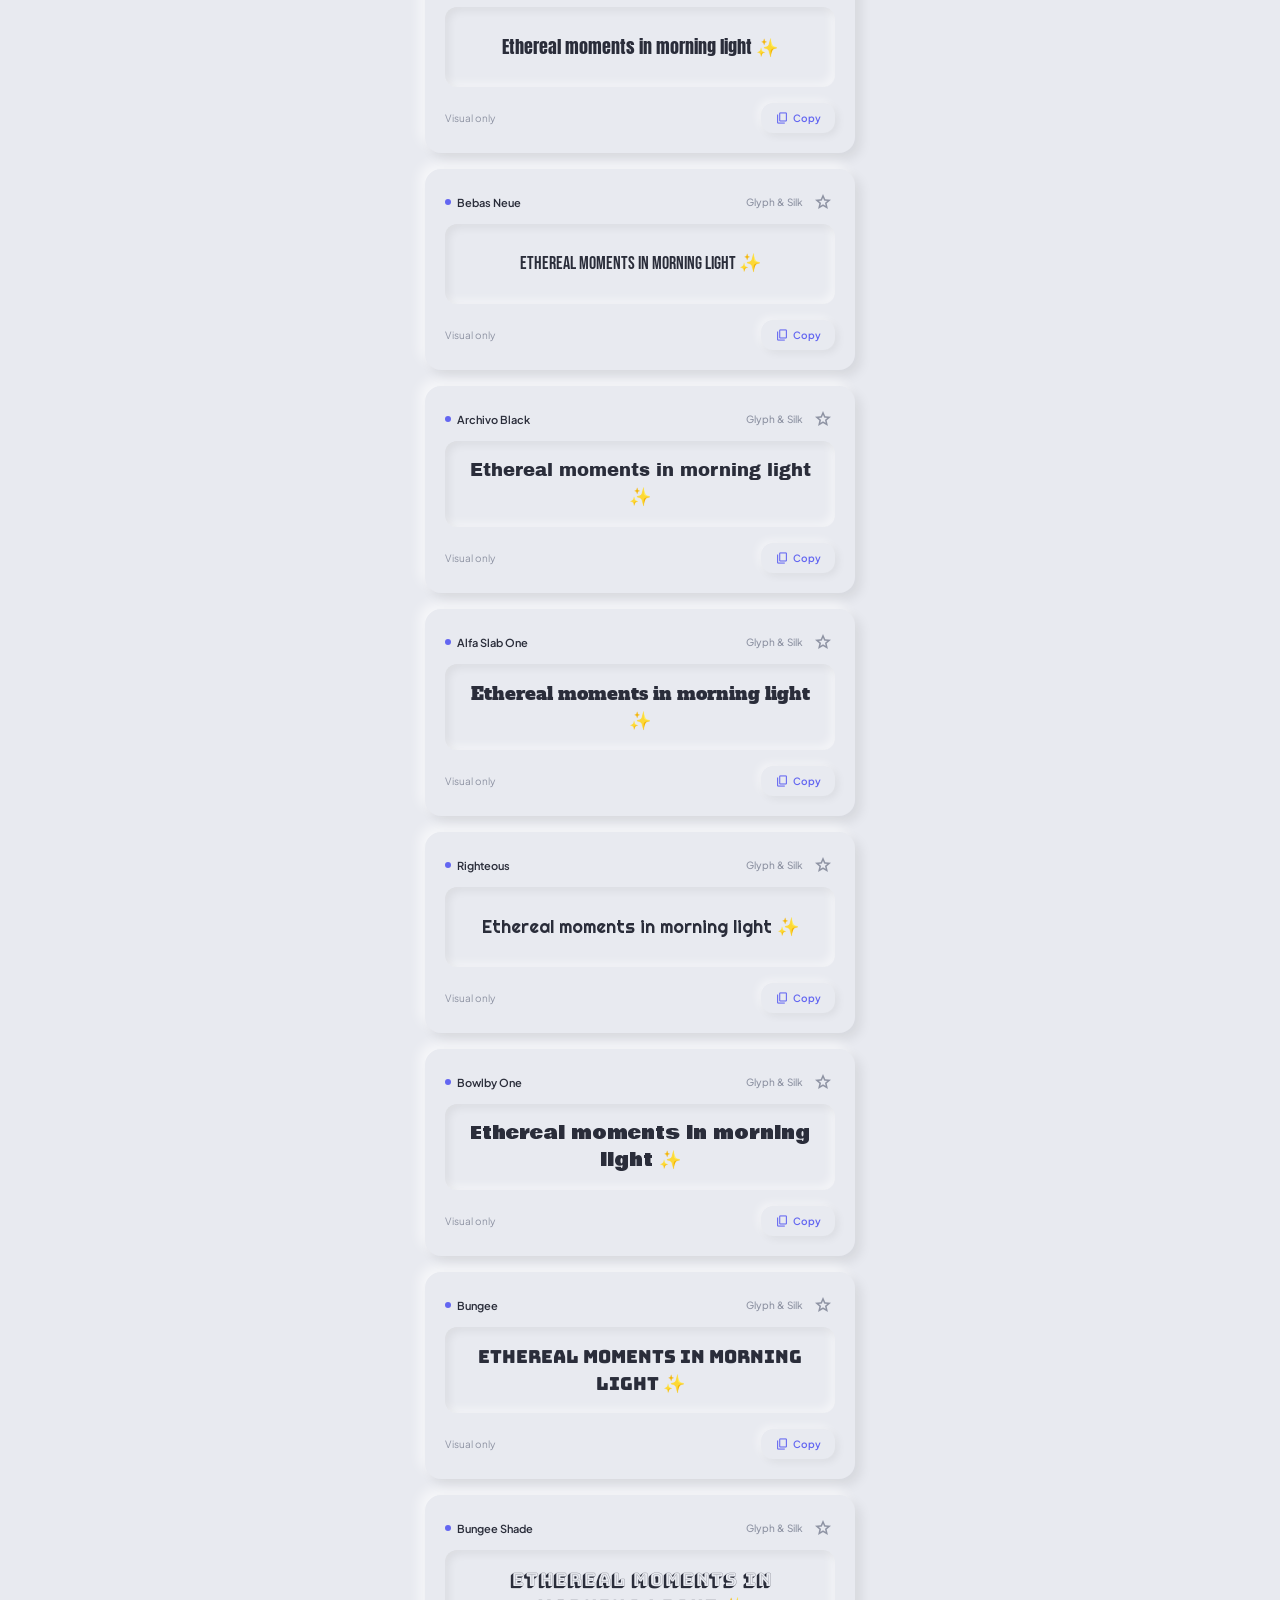
==== commit e2093710: "adding the clearAll and export option" ====
--- a/index.html
+++ b/index.html
@@ -20,7 +20,7 @@
     <link rel="preconnect" href="https://fonts.googleapis.com" />
     <link rel="preconnect" href="https://fonts.gstatic.com" crossorigin />
     <link
-      href="https://fonts.googleapis.com/css2?family=Alex+Brush&family=Alfa+Slab+One&family=Allura&family=Almendra&family=Amatic+SC&family=Anton&family=Architects+Daughter&family=Archivo+Black&family=Audiowide&family=Baloo+2&family=Bebas+Neue&family=Bodoni+Moda:ital@0;1&family=Bowlby+One&family=Bubblegum+Sans&family=Bungee&family=Bungee+Inline&family=Bungee+Outline&family=Bungee+Shade&family=Butcherman&family=Caveat&family=Chewy&family=Cinzel&family=Cinzel+Decorative&family=Codystar&family=Cormorant+Garamond:ital@0;1&family=Creepster&family=DM+Serif+Display:ital@0;1&family=Dancing+Script&family=Faster+One&family=Fira+Code&family=Freckle+Face&family=Great+Vibes&family=Indie+Flower&family=Inter&family=Italianno&family=JetBrains+Mono&family=Josefin+Sans&family=Julius+Sans+One&family=Kalam&family=Kranky&family=Major+Mono+Display&family=Metal+Mania&family=Metamorphous&family=Michroma&family=Miltonian&family=Mochiy+Pop+One&family=Modak&family=Monoton&family=Mrs+Saint+Delafield&family=Nanum+Pen+Script&family=Nosifer&family=Nova+Mono&family=Orbitron&family=Outfit&family=Parisienne&family=Passero+One&family=Pinyon+Script&family=Pirata+One&family=Playfair+Display:ital@0;1&family=Poiret+One&family=Prata&family=Righteous&family=Rubik+Glitch&family=Rubik+Moonrocks&family=Sacramento&family=Shadows+Into+Light&family=Silkscreen&family=Sniglet&family=Sora&family=Space+Grotesk&family=Space+Mono&family=Stardos+Stencil&family=Syncopate&family=Syne&family=Tangerine&family=Unbounded&family=UnifrakturMaguntia&family=Varela+Round&family=Wallpoet&family=Zen+Dots&display=swap"
+      href="https://fonts.googleapis.com/css2?family=Alex+Brush&family=Alfa+Slab+One&family=Allura&family=Almendra&family=Amatic+SC&family=Anton&family=Anybody:wght@400;700&family=Architects+Daughter&family=Archivo+Black&family=Audiowide&family=Baloo+2&family=Bebas+Neue&family=Bodoni+Moda:ital@0;1&family=Bowlby+One&family=Bubblegum+Sans&family=Bungee&family=Bungee+Inline&family=Bungee+Outline&family=Bungee+Shade&family=Butcherman&family=Caveat&family=Chewy&family=Cinzel&family=Cinzel+Decorative&family=Codystar&family=Cormorant+Garamond:ital@0;1&family=Creepster&family=DM+Serif+Display:ital@0;1&family=Dancing+Script&family=Datatype&family=Faster+One&family=Fira+Code&family=Freckle+Face&family=Geist+Pixel&family=Geomini&family=Great+Vibes&family=Indie+Flower&family=Instrument+Serif:ital@0;1&family=Inter&family=Italianno&family=JetBrains+Mono&family=Josefin+Sans&family=Julius+Sans+One&family=Kalnia+Glaze&family=Kalam&family=Kranky&family=Major+Mono+Display&family=Metal+Mania&family=Metamorphous&family=Michroma&family=Miltonian&family=Mochiy+Pop+One&family=Modak&family=Monoton&family=Mrs+Saint+Delafield&family=Nanum+Pen+Script&family=Nosifer&family=Nova+Mono&family=Orbitron&family=Outfit&family=Parisienne&family=Passero+One&family=Pinyon+Script&family=Pirata+One&family=Playfair+Display:ital@0;1&family=Poiret+One&family=Prata&family=Righteous&family=Rubik+Glitch&family=Rubik+Moonrocks&family=Sacramento&family=Shadows+Into+Light&family=Silkscreen&family=Sniglet&family=Sora&family=Space+Grotesk&family=Space+Mono&family=Stardos+Stencil&family=Syncopate&family=Syne&family=TASA+Explorer&family=TASA+Orbitor&family=Tan+Pearl&family=Tangerine&family=Tilt+Neon&family=Tilt+Prism&family=Tilt+Warp&family=Unbounded&family=UnifrakturMaguntia&family=Varela+Round&family=Wallpoet&family=Zen+Dots&display=swap"
       rel="stylesheet"
     />
   </head>
--- a/style.css
+++ b/style.css
@@ -922,3 +922,65 @@
   color: var(--primary);
   box-shadow: var(--shadow-inset);
 }
+
+.copy-card .material-symbols-outlined {
+  font-size: 1.25em;
+  vertical-align: -0.2em;
+}
+
+.copy-card {
+  background: var(--surface-raised);
+  border: none;
+  color: var(--primary);
+  padding: 8px 14px;
+  border-radius: var(--r-md);
+  font-size: 10px;
+  font-weight: 600;
+  cursor: pointer;
+  font-family: inherit;
+  box-shadow: var(--shadow-soft);
+  display: flex;
+  align-items: center;
+  gap: 4px;
+  transition: all 0.15s ease;
+}
+
+.copy-card:active {
+  box-shadow: var(--shadow-inset);
+}
+
+.copy-card.copied {
+  color: var(--success);
+  box-shadow: var(--shadow-inset);
+}
+
+.copy-card .material-symbols-outlined {
+  font-size: 14px;
+}
+
+/* Heart button */
+.heart-btn {
+  background: transparent;
+  border: none;
+  color: var(--text-tertiary);
+  cursor: pointer;
+  padding: 4px;
+  transition: all 0.2s ease;
+}
+
+.heart-btn .material-symbols-outlined {
+  font-size: 20px;
+}
+
+.heart-btn.saved {
+  color: var(--primary);
+}
+
+.heart-btn.saved .material-symbols-outlined {
+  font-variation-settings: "FILL" 1; /* Fills the heart */
+  text-shadow: 0 0 12px var(--glow-primary);
+}
+
+.heart-btn:hover {
+  color: var(--primary);
+}
